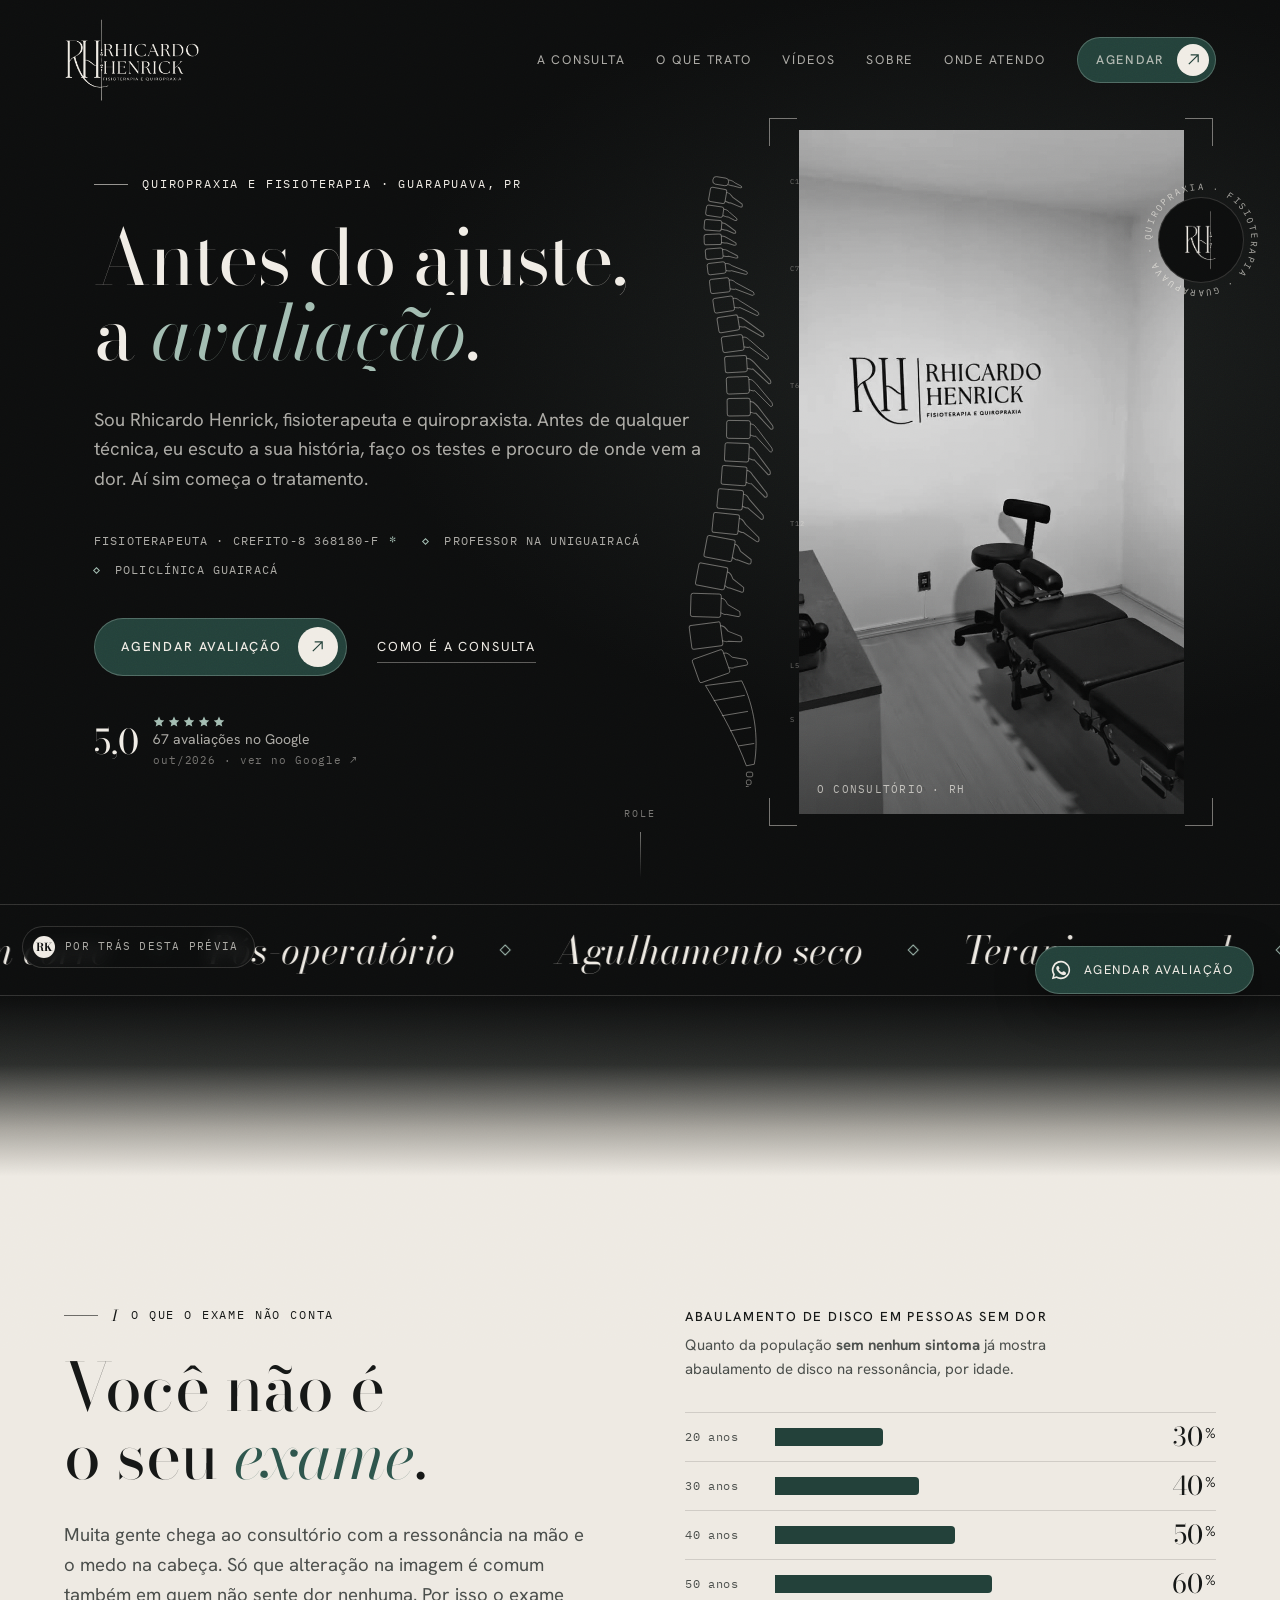
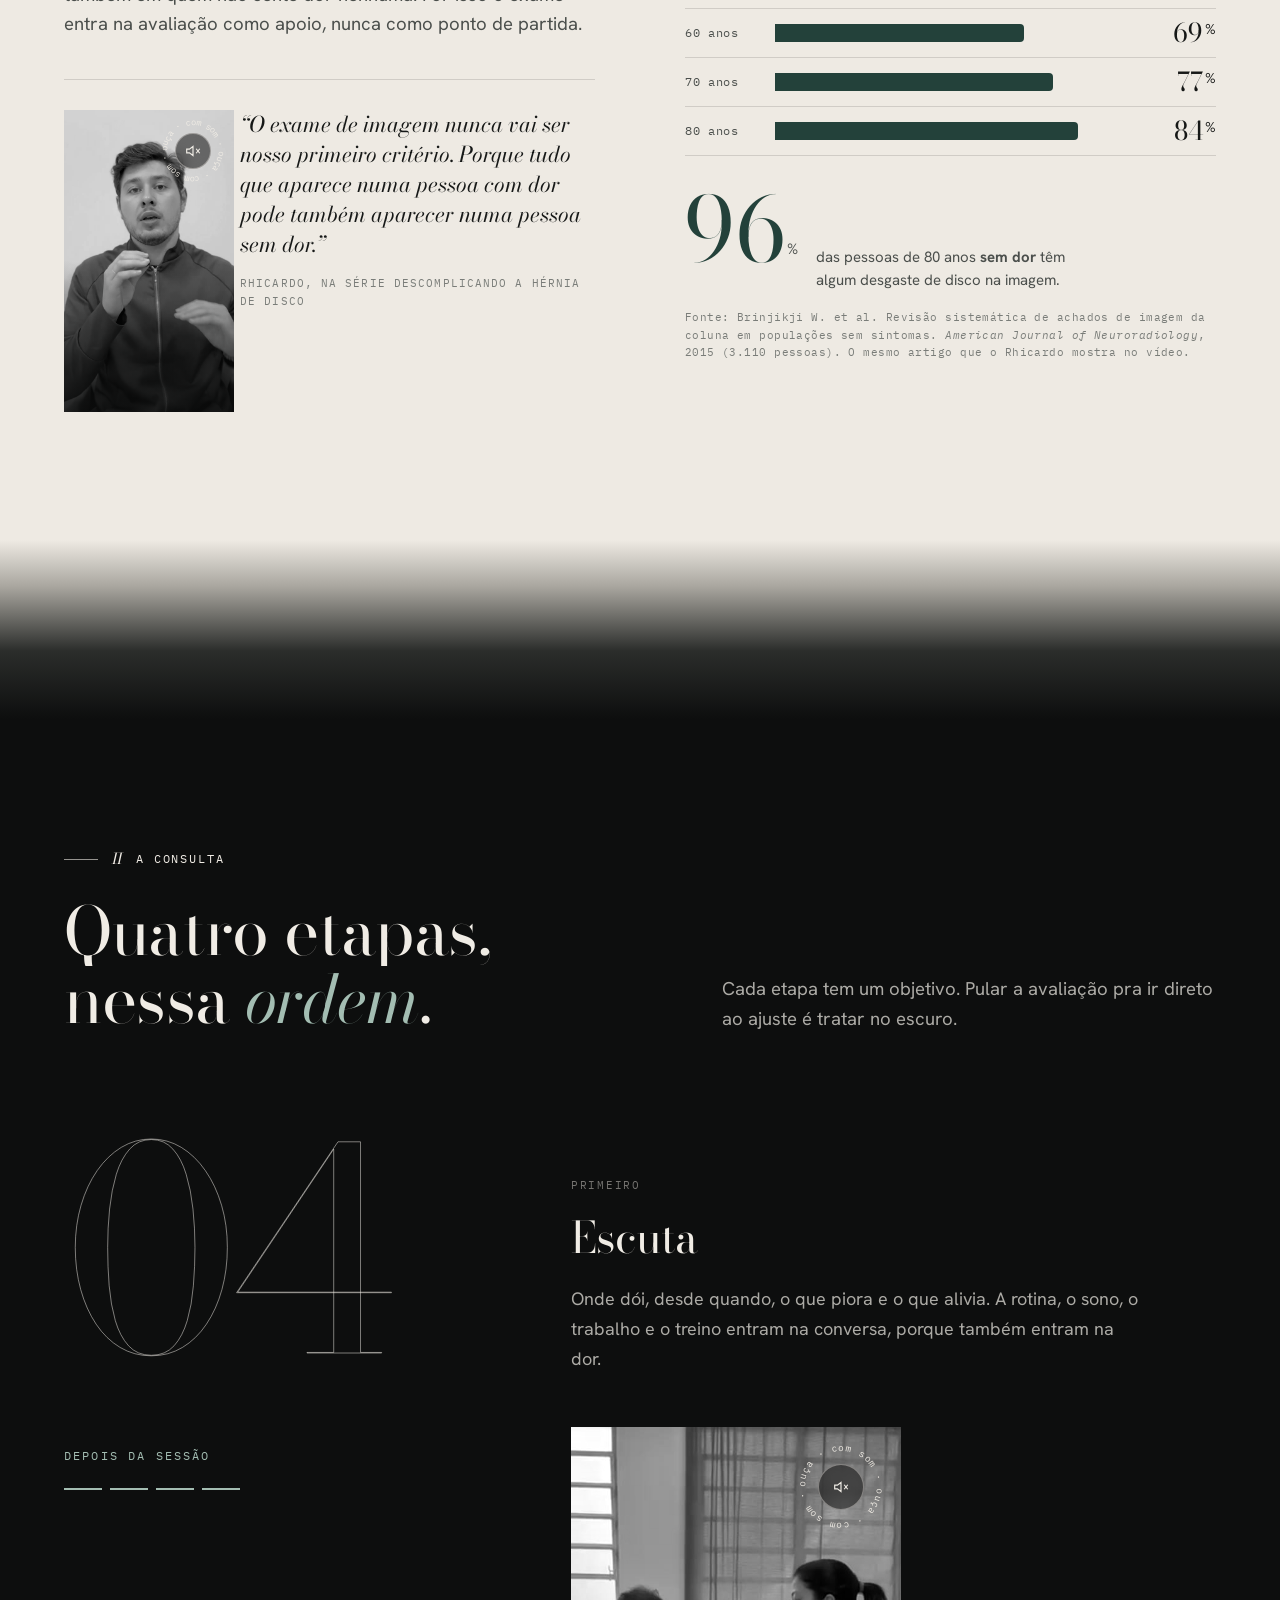
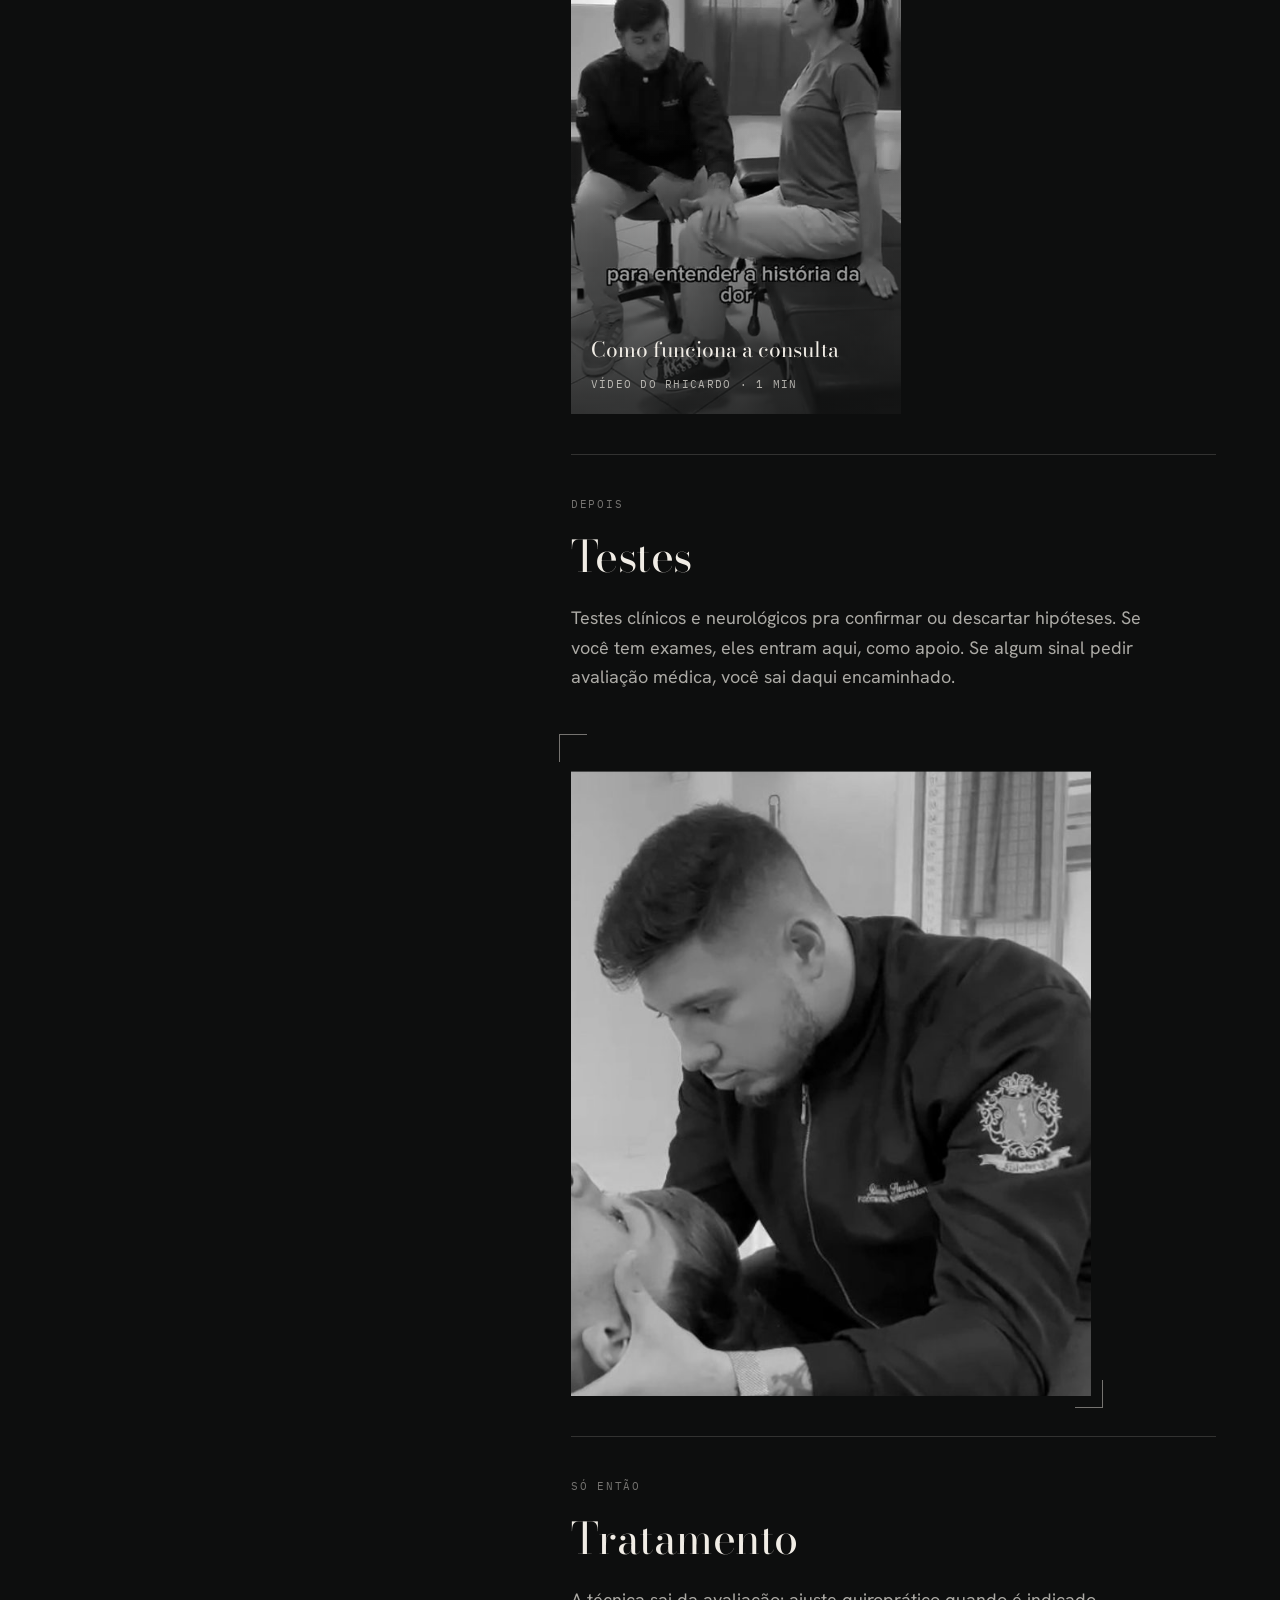
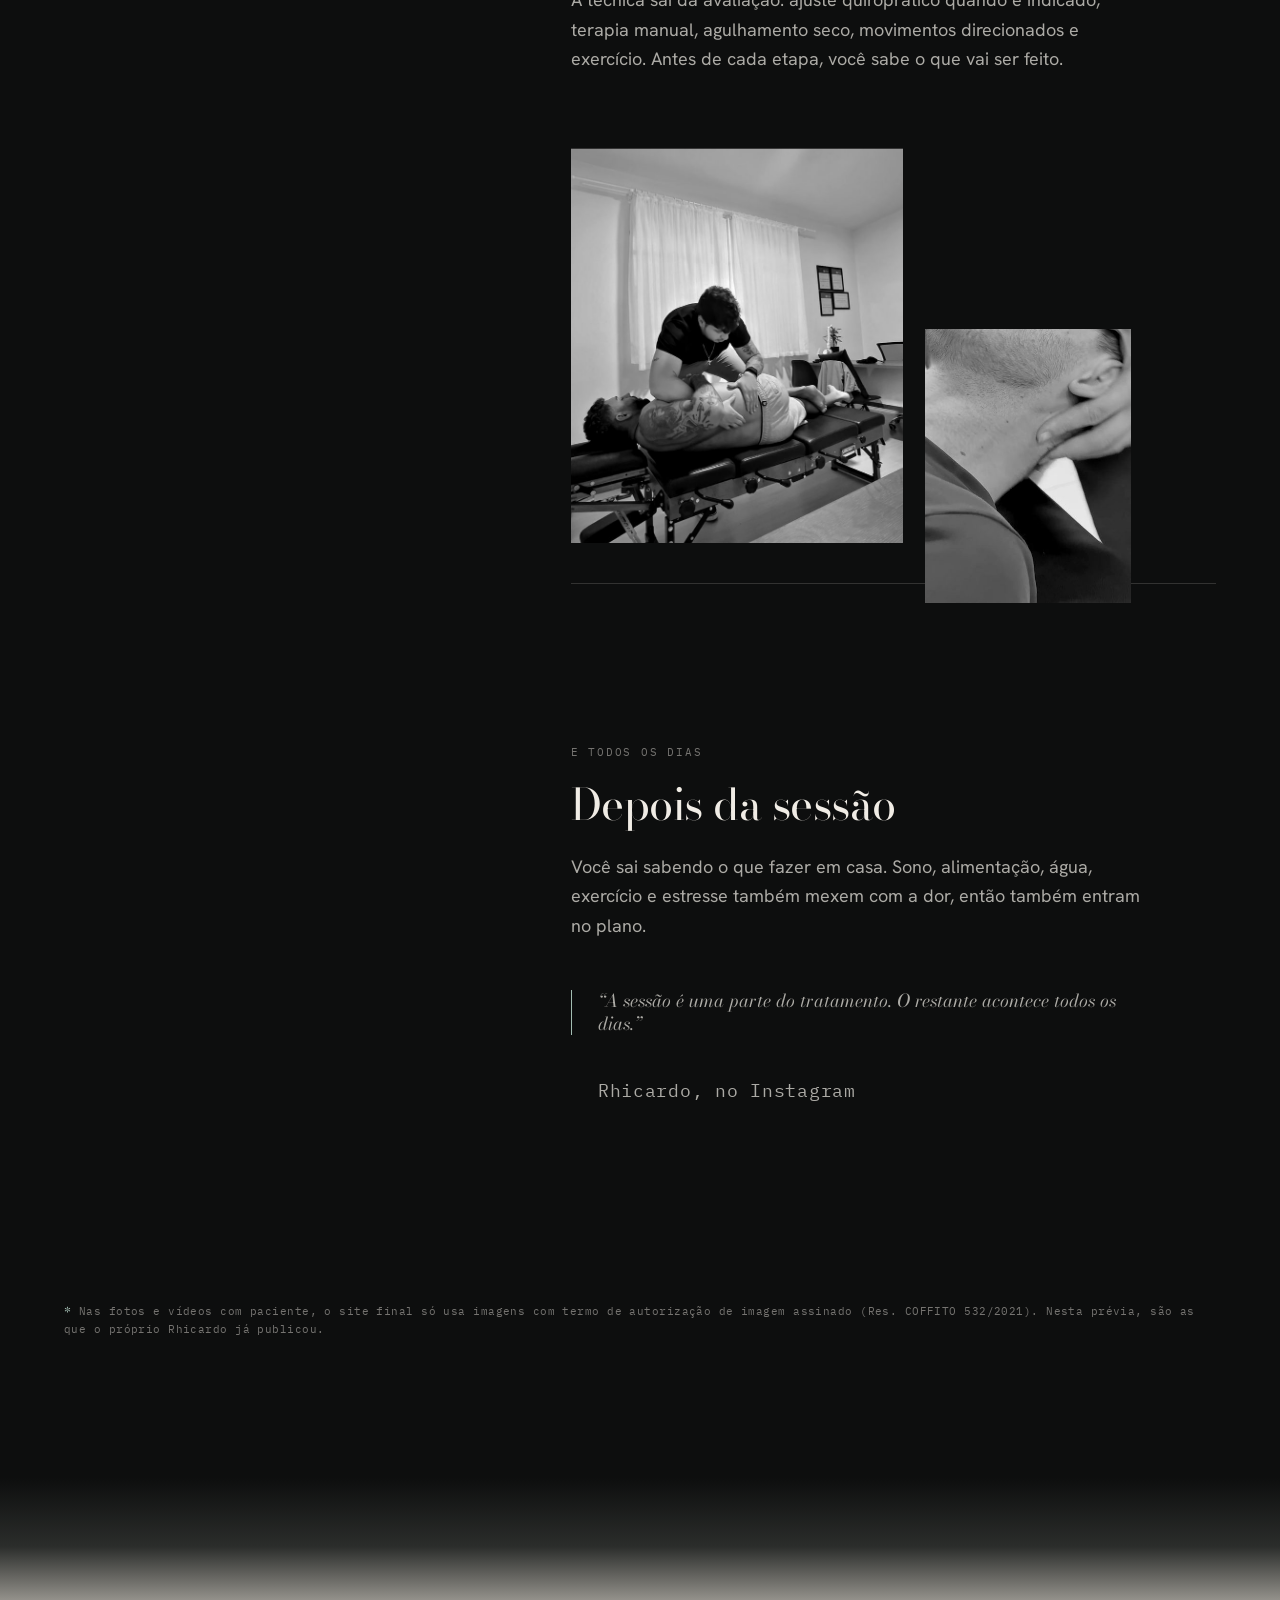
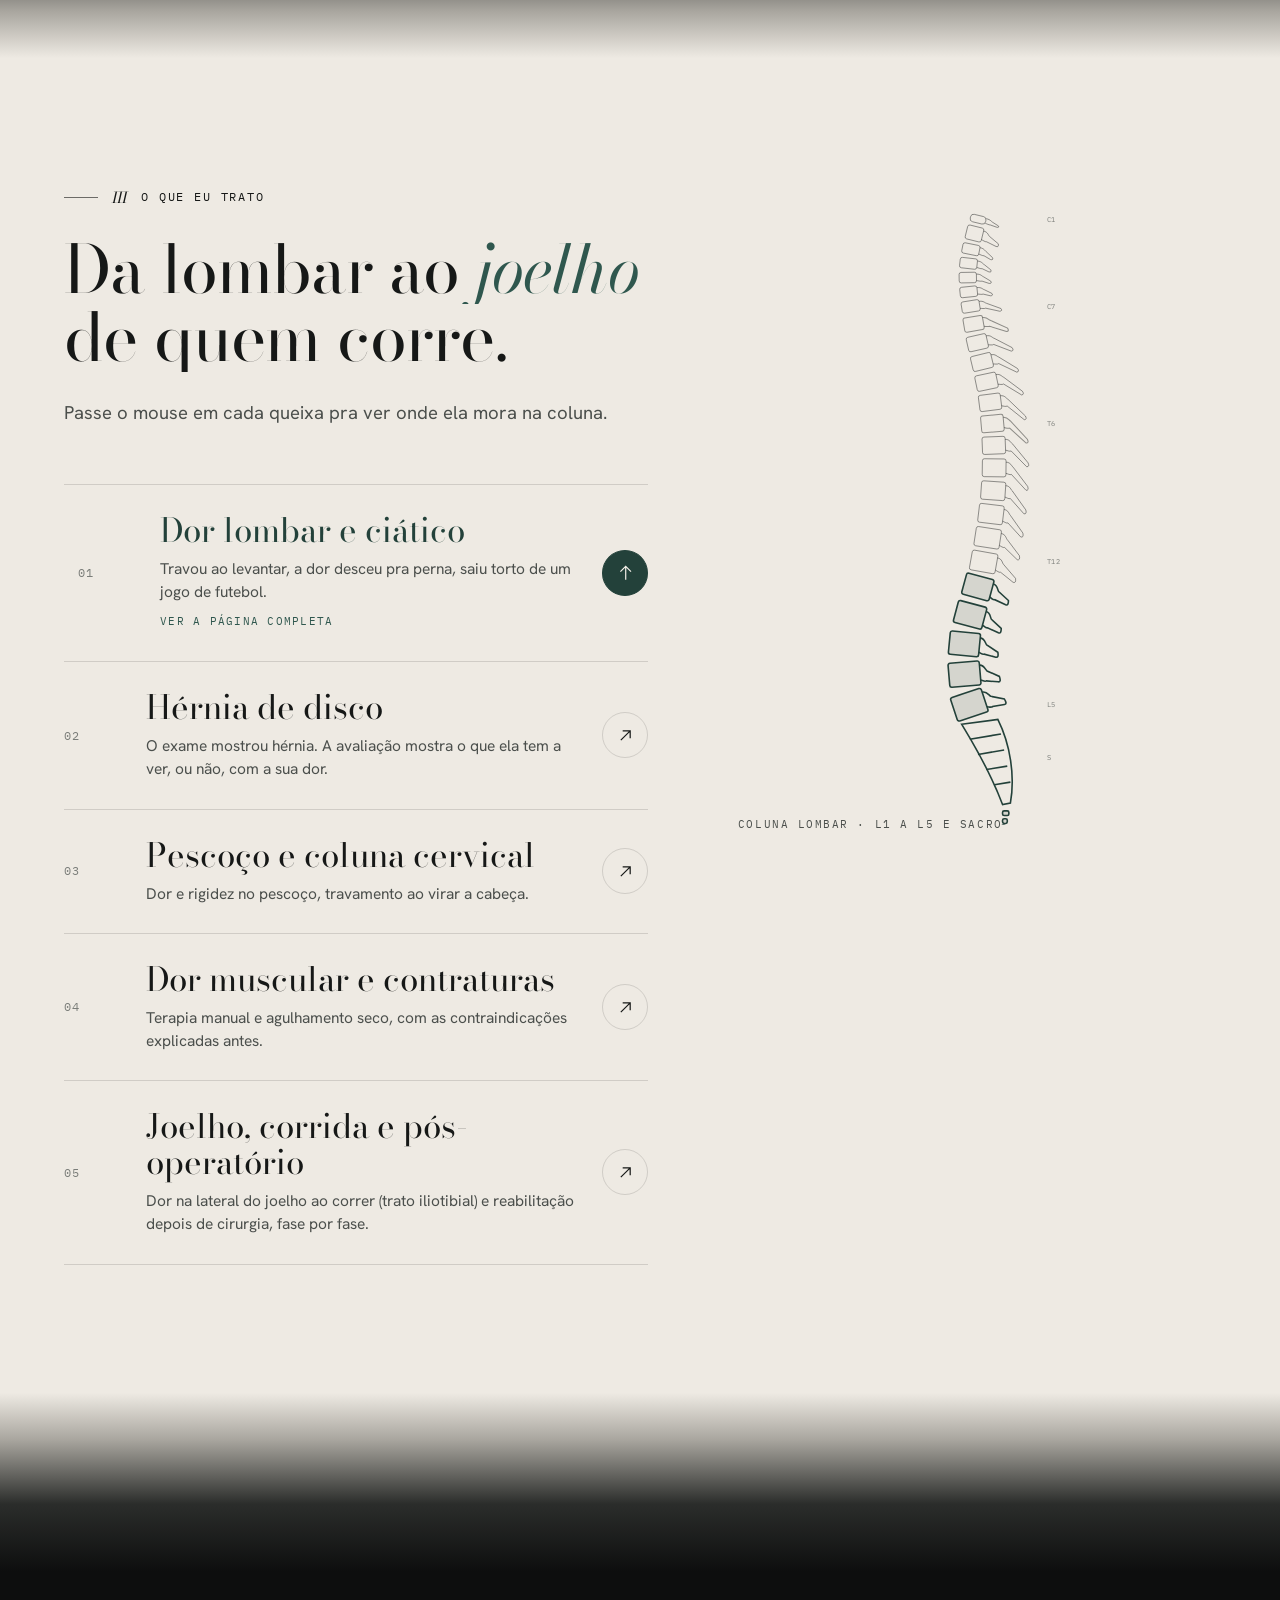
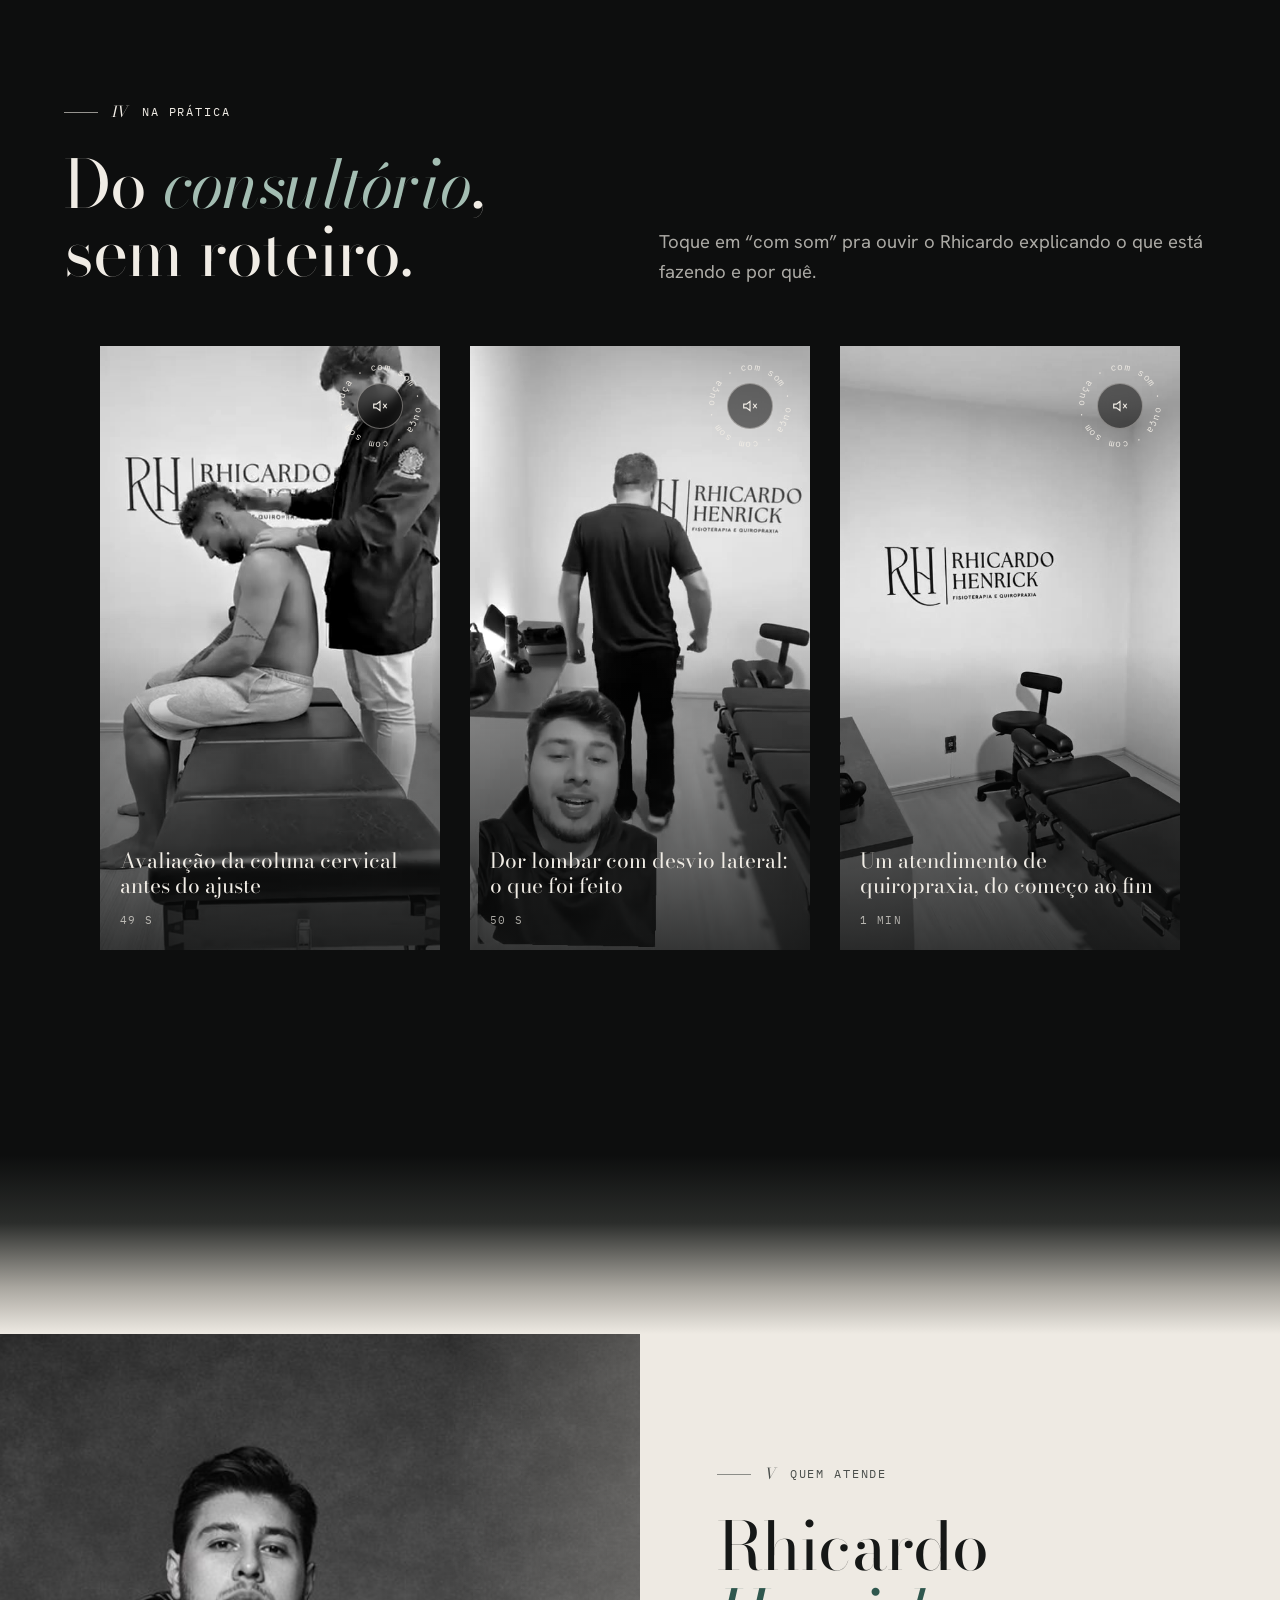
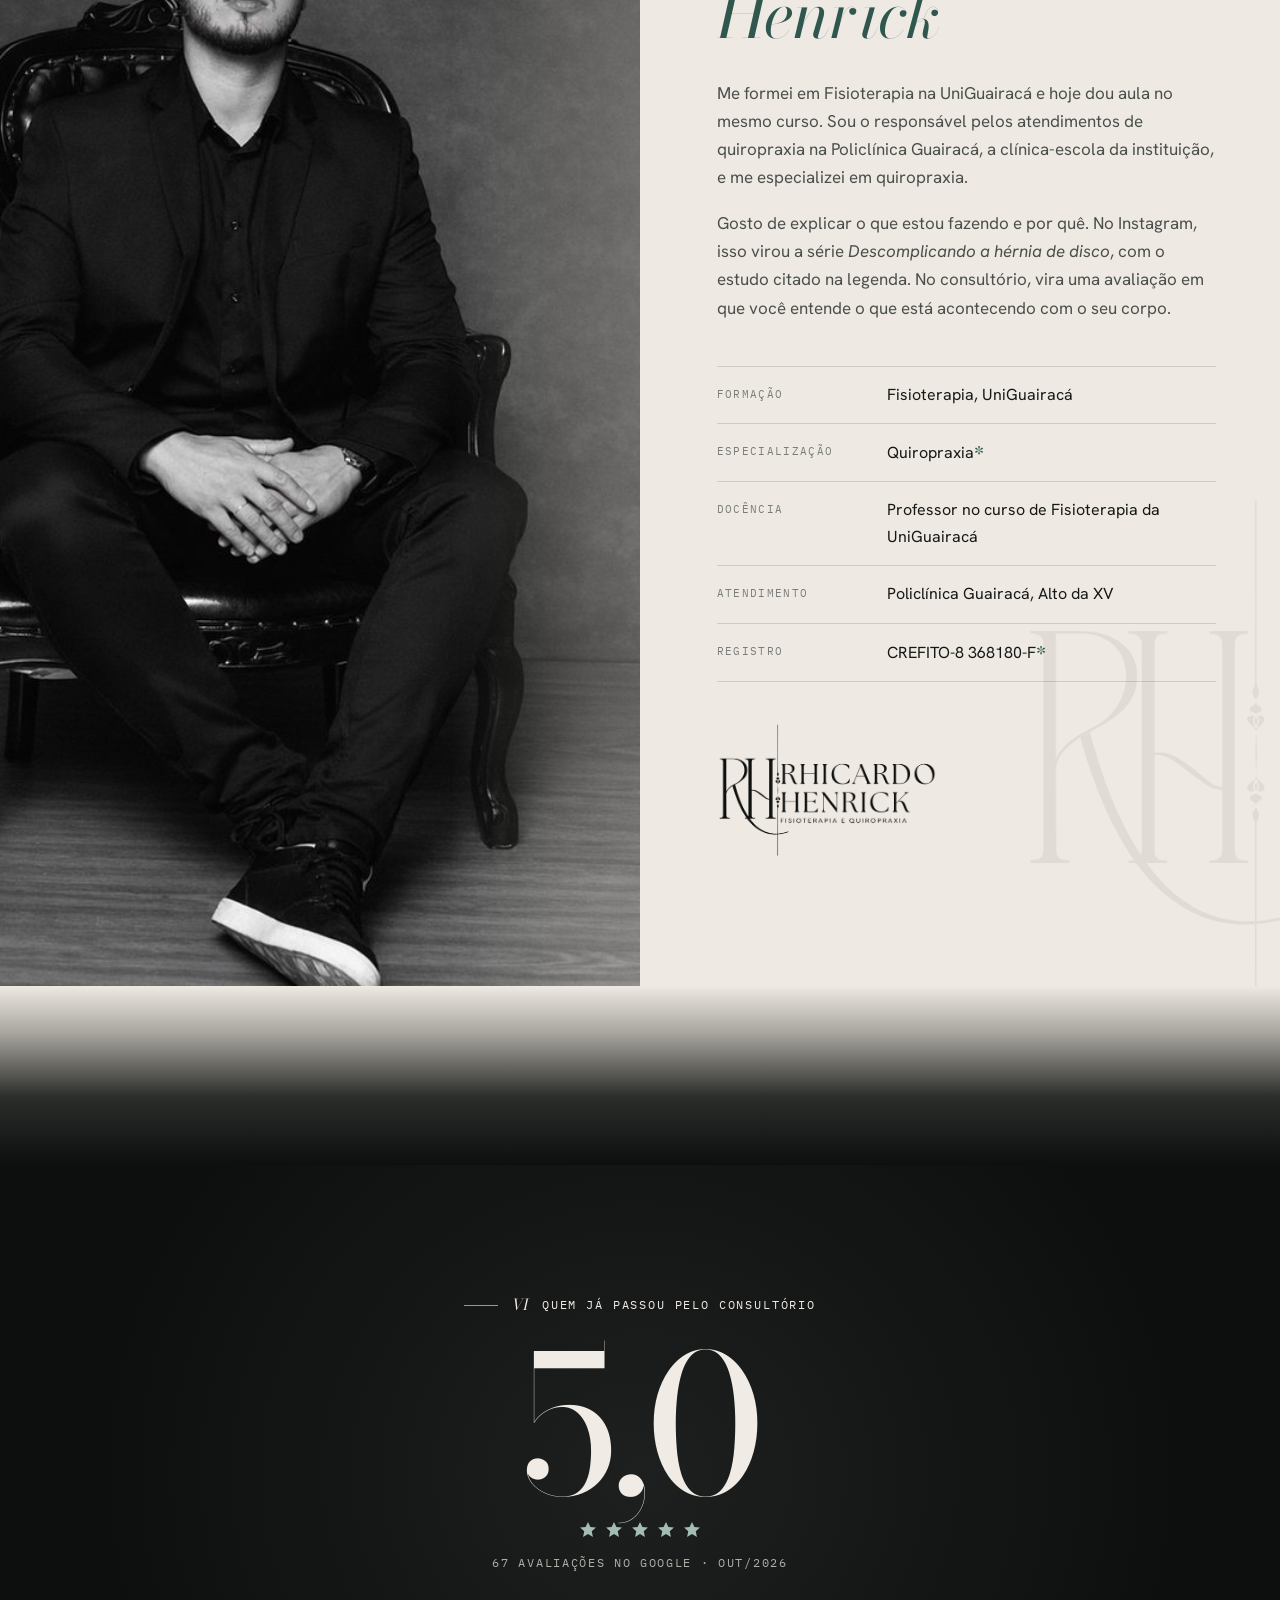
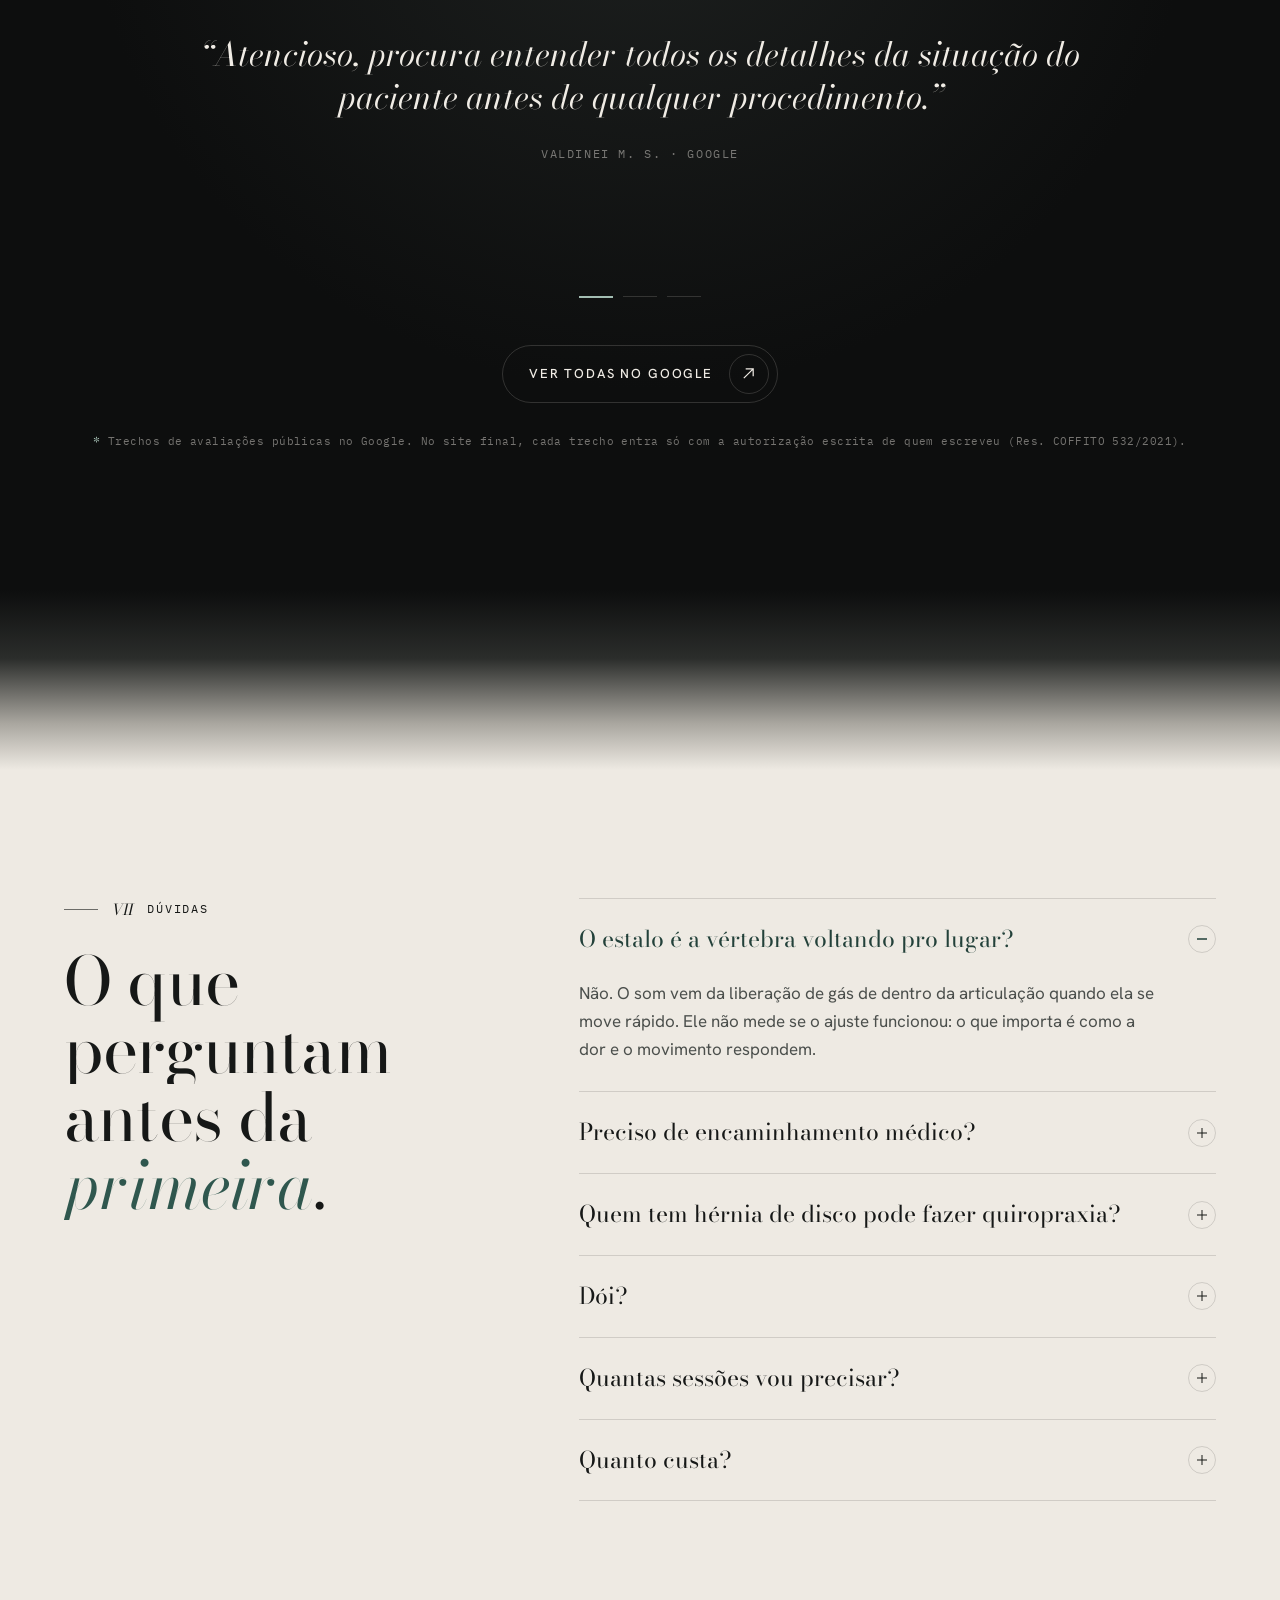
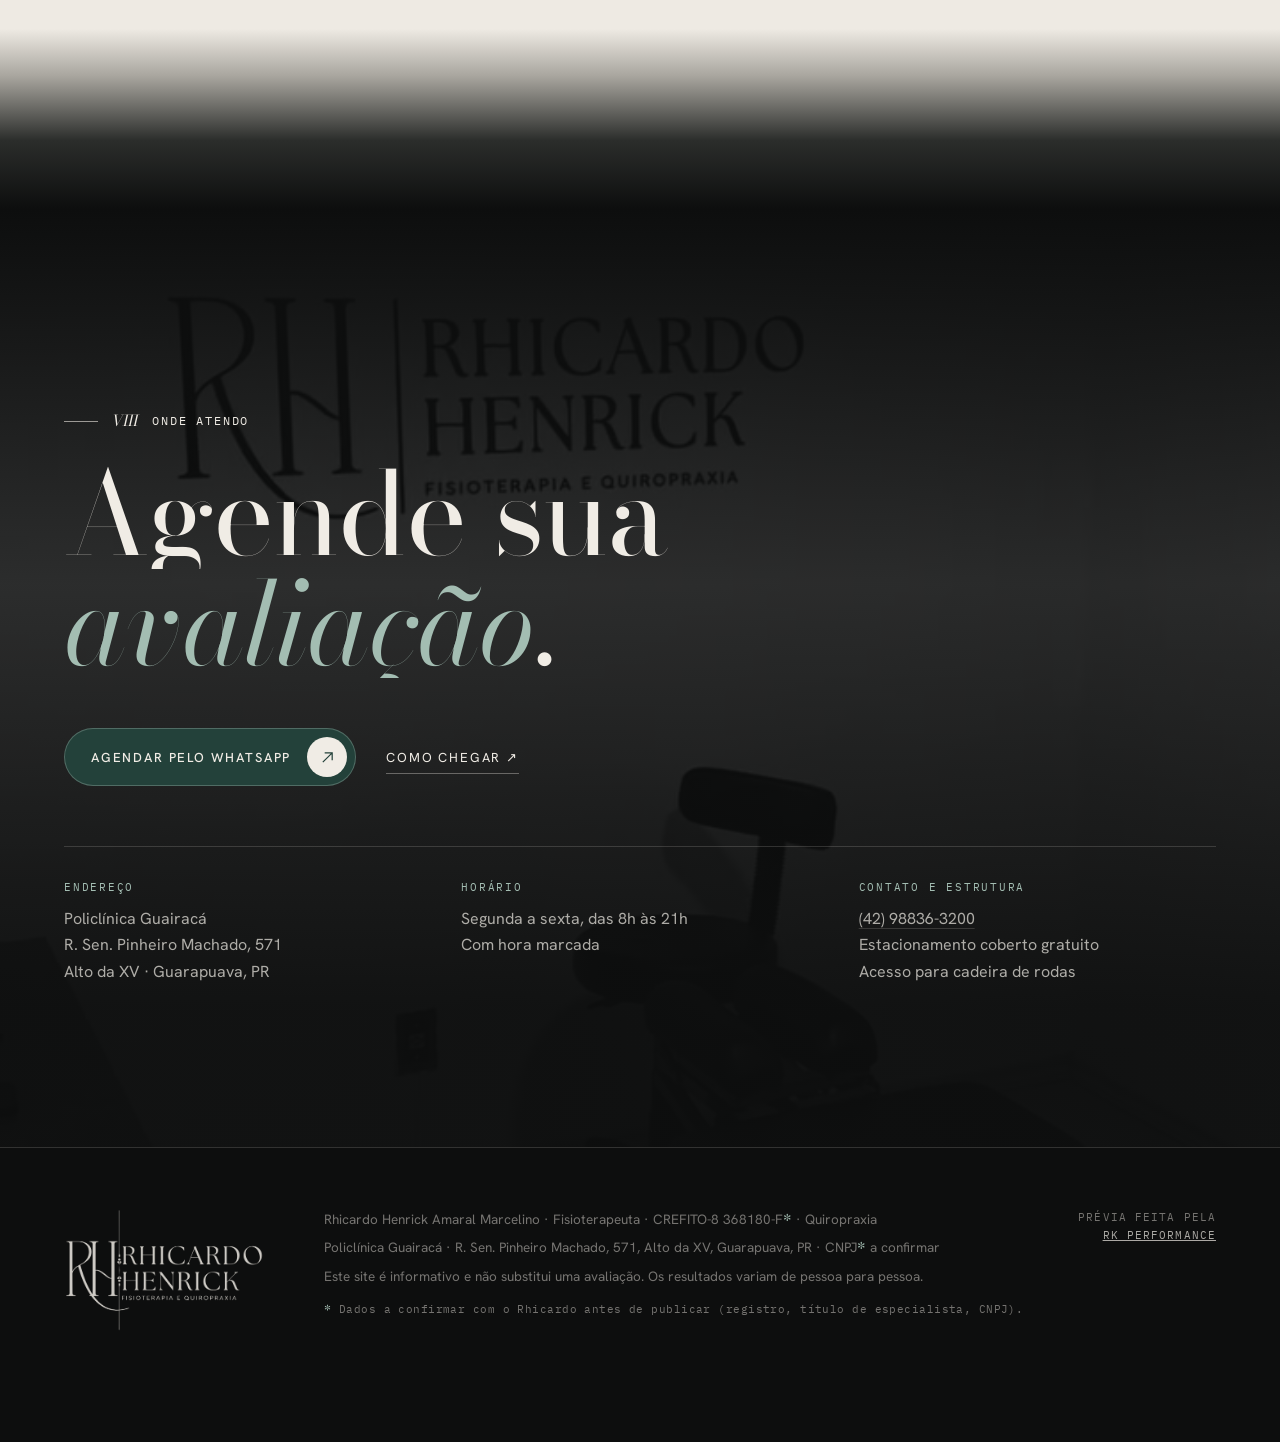
==== index.html @ 684bff92 "Prévia do site do Rhicardo Henrick (quiropraxia e fisioterapia) Home + página de dor lombar e ciátic" ====
<!DOCTYPE html>
<html lang="pt-BR">
<head>
<meta charset="utf-8">
<meta name="viewport" content="width=device-width, initial-scale=1, viewport-fit=cover">
<title>Rhicardo Henrick · Quiropraxia e Fisioterapia em Guarapuava</title>
<meta name="description" content="Rhicardo Henrick, fisioterapeuta e quiropraxista em Guarapuava (PR). Avaliação antes do ajuste: dor lombar, ciático, hérnia de disco, pescoço, joelho e pós-operatório. Policlínica Guairacá, Alto da XV.">
<meta name="robots" content="noindex, nofollow">
<meta name="theme-color" content="#0d0e0e">
<link rel="canonical" href="https://joaovitorrk.github.io/rhicardo-henrick-site/">
<meta property="og:type" content="website">
<meta property="og:locale" content="pt_BR">
<meta property="og:title" content="Rhicardo Henrick · Quiropraxia e Fisioterapia em Guarapuava">
<meta property="og:description" content="Antes do ajuste, a avaliação. Fisioterapeuta e quiropraxista, professor na UniGuairacá. 5,0 no Google com 67 avaliações.">
<meta property="og:image" content="https://joaovitorrk.github.io/rhicardo-henrick-site/media/og.jpg">
<link rel="icon" href="media/monograma-escuro.png">
<link rel="preconnect" href="https://fonts.googleapis.com">
<link rel="preconnect" href="https://fonts.gstatic.com" crossorigin>
<link href="https://fonts.googleapis.com/css2?family=Bodoni+Moda:ital,opsz,wght@0,6..96,400..600;1,6..96,400..600&family=Hanken+Grotesk:wght@300..600&family=IBM+Plex+Mono:wght@400;500&display=swap" rel="stylesheet">
<link rel="stylesheet" href="assets/site.css">
<script>document.documentElement.classList.add('js')</script>
</head>
<body>

<div class="grain" aria-hidden="true"></div>
<div class="intro" aria-hidden="true"><i></i><img src="media/monograma-claro.png" alt=""></div>
<div class="prog-cel" aria-hidden="true"></div>
<div class="coluna-prog" aria-hidden="true"></div>

<header id="topo">
  <a class="marca" href="./" aria-label="Rhicardo Henrick, início"><img src="media/logo-claro.png" alt="Rhicardo Henrick · Fisioterapia e Quiropraxia" width="980" height="605"></a>
  <nav id="menu" aria-label="Seções">
    <a href="#consulta">A consulta</a>
    <a href="#trata">O que trato</a>
    <a href="#videos">Vídeos</a>
    <a href="#sobre">Sobre</a>
    <a href="#contato">Onde atendo</a>
    <a href="#rk" class="rk-cel" data-rk>Por trás desta prévia</a>
    <a class="bt bt-topo" href="#contato" data-demo="zap" data-msg="Olá, Rhicardo! Vim pelo site e quero agendar uma avaliação.">Agendar <span class="seta"><svg viewBox="0 0 16 16" fill="none" stroke="currentColor" stroke-width="1.3"><path d="M3 13 13 3M5 3h8v8"/></svg></span></a>
  </nav>
  <button class="menu-bt" aria-expanded="false" aria-controls="menu">Menu</button>
</header>

<main>

<!-- 1. ABERTURA -->
<section class="abertura" id="abertura" data-secao="Abertura">
  <div class="texto">
    <p class="kicker rv">Quiropraxia e fisioterapia · Guarapuava, PR</p>
    <h1 class="rv d1"><span class="mascara"><span>Antes do ajuste,</span></span><span class="mascara"><span>a <em>avaliação</em>.</span></span></h1>
    <p class="lead rv d2">Sou Rhicardo Henrick, fisioterapeuta e quiropraxista. Antes de qualquer técnica, eu escuto a sua história, faço os testes e procuro de onde vem a dor. Aí sim começa o tratamento.</p>
    <ul class="creds rv d2">
      <li>Fisioterapeuta · CREFITO-8 368180-F<span class="ast">*</span></li>
      <li>Professor na UniGuairacá</li>
      <li>Policlínica Guairacá</li>
    </ul>
    <div class="acoes rv d3">
      <a class="bt" href="#contato" data-demo="zap" data-msg="Olá, Rhicardo! Vim pelo site e quero agendar uma avaliação.">Agendar avaliação <span class="seta"><svg viewBox="0 0 16 16" fill="none" stroke="currentColor" stroke-width="1.3"><path d="M3 13 13 3M5 3h8v8"/></svg></span></a>
      <a class="link-fio" href="#consulta">Como é a consulta</a>
    </div>
    <a class="google rv d3" href="https://maps.google.com/?cid=9833688596390662971" target="_blank" rel="noopener">
      <b>5,0</b>
      <span><span class="estrelas" aria-hidden="true"><svg viewBox="0 0 12 12"><path fill="currentColor" d="M6 .6 7.6 4l3.7.4-2.8 2.5.8 3.7L6 8.7l-3.3 1.9.8-3.7L.7 4.4 4.4 4z"/></svg><svg viewBox="0 0 12 12"><path fill="currentColor" d="M6 .6 7.6 4l3.7.4-2.8 2.5.8 3.7L6 8.7l-3.3 1.9.8-3.7L.7 4.4 4.4 4z"/></svg><svg viewBox="0 0 12 12"><path fill="currentColor" d="M6 .6 7.6 4l3.7.4-2.8 2.5.8 3.7L6 8.7l-3.3 1.9.8-3.7L.7 4.4 4.4 4z"/></svg><svg viewBox="0 0 12 12"><path fill="currentColor" d="M6 .6 7.6 4l3.7.4-2.8 2.5.8 3.7L6 8.7l-3.3 1.9.8-3.7L.7 4.4 4.4 4z"/></svg><svg viewBox="0 0 12 12"><path fill="currentColor" d="M6 .6 7.6 4l3.7.4-2.8 2.5.8 3.7L6 8.7l-3.3 1.9.8-3.7L.7 4.4 4.4 4z"/></svg></span>67 avaliações no Google<small>out/2026 · ver no Google ↗</small></span>
    </a>
  </div>

  <div class="palco">
    <svg class="espinha espinha-hero" data-espinha="hero" aria-hidden="true"></svg>
    <div class="quadro">
      <picture>
        <source media="(max-width: 900px)" srcset="media/abertura-cel.webp" type="image/webp">
        <img src="[data-uri]" alt="" class="so-cel">
      </picture>
      <video class="so-pc" data-src="media/abertura.mp4" poster="media/abertura-poster.jpg" muted playsinline loop autoplay preload="none" aria-hidden="true"></video>
      <span class="legenda-quadro">O consultório · RH</span>
    </div>
    <i class="canto a"></i><i class="canto b"></i><i class="canto c"></i><i class="canto d"></i>
    <div class="selo" aria-hidden="true">
      <svg class="giro" viewBox="0 0 128 128"><defs><path id="circ" d="M64,64 m-50,0 a50,50 0 1,1 100,0 a50,50 0 1,1 -100,0"/></defs><text><textPath href="#circ" textLength="306" lengthAdjust="spacing">Quiropraxia · Fisioterapia · Guarapuava ·</textPath></text></svg>
      <span class="miolo-selo"><img src="media/monograma-claro.png" alt=""></span>
    </div>
  </div>
  <a class="rolar" href="#exame">Role<i></i></a>
</section>

<div class="letreiro" aria-label="O que eu trato"><div class="trilho" id="faixa">
  <span>Dor lombar</span><span>Ciático</span><span>Hérnia de disco</span><span>Coluna cervical</span><span>Desvio lateral</span><span>Joelho de quem corre</span><span>Pós-operatório</span><span>Agulhamento seco</span><span>Terapia manual</span><span>Exercício</span>
</div></div>

<div class="faixa-luz para-claro" aria-hidden="true"></div>

<!-- 2. VOCÊ NÃO É O SEU EXAME -->
<section class="sec claro exame" id="exame" data-secao="O exame">
  <div class="miolo">
    <div>
      <p class="kicker rv"><span class="rom">I</span> O que o exame não conta</p>
      <h2 class="rv d1"><span class="mascara"><span>Você não é</span></span><span class="mascara"><span>o seu <em>exame</em>.</span></span></h2>
      <p class="lead rv d2">Muita gente chega ao consultório com a ressonância na mão e o medo na cabeça. Só que alteração na imagem é comum também em quem não sente dor nenhuma. Por isso o exame entra na avaliação como apoio, nunca como ponto de partida.</p>
      <figure class="citacao rv d2">
        <div class="vid mini" data-titulo="Descomplicando a hérnia de disco">
          <video data-src="media/hernia.mp4" poster="media/hernia-poster.jpg" muted playsinline loop preload="none"></video>
          <button class="som" aria-pressed="false" aria-label="Ativar som do vídeo"><svg class="giro" viewBox="0 0 92 92" aria-hidden="true"><defs><path id="c-h" d="M46,46 m-36,0 a36,36 0 1,1 72,0 a36,36 0 1,1 -72,0"/></defs><text><textPath href="#c-h" textLength="222" lengthAdjust="spacing">ouça · com som · ouça · com som ·</textPath></text></svg><span class="nucleo"><svg class="desl" viewBox="0 0 20 20" fill="none" stroke="currentColor" stroke-width="1.3"><path d="M3 8v4h3l4 3V5L6 8H3z"/><path d="M13.5 7.5l4 5m0-5l-4 5"/></svg><svg class="liga" viewBox="0 0 20 20" fill="none" stroke="currentColor" stroke-width="1.3"><path d="M3 8v4h3l4 3V5L6 8H3z"/><path d="M13 7a4 4 0 0 1 0 6m2-8a7 7 0 0 1 0 10"/></svg></span><span class="oculto">Ativar som</span></button>
        </div>
        <div>
          <blockquote>“O exame de imagem nunca vai ser nosso primeiro critério. Porque tudo que aparece numa pessoa com dor pode também aparecer numa pessoa sem dor.”</blockquote>
          <figcaption>Rhicardo, na série Descomplicando a hérnia de disco</figcaption>
        </div>
      </figure>
    </div>

    <div class="grafico rv d1">
      <h3>Abaulamento de disco em pessoas sem dor</h3>
      <p class="sub">Quanto da população <b>sem nenhum sintoma</b> já mostra abaulamento de disco na ressonância, por idade.</p>
      <ol class="barras" id="barras" aria-label="Prevalência de abaulamento de disco em pessoas sem dor, por idade">
        <li tabindex="0" style="--v:30;--i:0"><span class="idade">20 anos</span><span class="trilha"><span class="barra"></span></span><span class="valor">30<span class="pct">%</span></span><span class="dica">3 em cada 10 pessoas de 20 anos sem dor</span></li>
        <li tabindex="0" style="--v:40;--i:1"><span class="idade">30 anos</span><span class="trilha"><span class="barra"></span></span><span class="valor">40<span class="pct">%</span></span><span class="dica">4 em cada 10 pessoas de 30 anos sem dor</span></li>
        <li tabindex="0" style="--v:50;--i:2"><span class="idade">40 anos</span><span class="trilha"><span class="barra"></span></span><span class="valor">50<span class="pct">%</span></span><span class="dica">metade das pessoas de 40 anos sem dor</span></li>
        <li tabindex="0" style="--v:60;--i:3"><span class="idade">50 anos</span><span class="trilha"><span class="barra"></span></span><span class="valor">60<span class="pct">%</span></span><span class="dica">6 em cada 10 pessoas de 50 anos sem dor</span></li>
        <li tabindex="0" style="--v:69;--i:4"><span class="idade">60 anos</span><span class="trilha"><span class="barra"></span></span><span class="valor">69<span class="pct">%</span></span><span class="dica">quase 7 em cada 10 pessoas de 60 anos sem dor</span></li>
        <li tabindex="0" style="--v:77;--i:5"><span class="idade">70 anos</span><span class="trilha"><span class="barra"></span></span><span class="valor">77<span class="pct">%</span></span><span class="dica">quase 8 em cada 10 pessoas de 70 anos sem dor</span></li>
        <li tabindex="0" style="--v:84;--i:6"><span class="idade">80 anos</span><span class="trilha"><span class="barra"></span></span><span class="valor">84<span class="pct">%</span></span><span class="dica">mais de 8 em cada 10 pessoas de 80 anos sem dor</span></li>
      </ol>
      <div class="destaque-num"><b data-conta="96">96<span class="pct">%</span></b><span>das pessoas de 80 anos <b>sem dor</b> têm algum desgaste de disco na imagem.</span></div>
      <p class="nota fonte">Fonte: Brinjikji W. et al. Revisão sistemática de achados de imagem da coluna em populações sem sintomas. <i>American Journal of Neuroradiology</i>, 2015 (3.110 pessoas). O mesmo artigo que o Rhicardo mostra no vídeo.</p>
    </div>
  </div>
</section>

<div class="faixa-luz para-escuro" aria-hidden="true"></div>

<!-- 3. A CONSULTA -->
<section class="sec consulta" id="consulta" data-secao="A consulta">
  <div class="miolo">
    <div class="cab">
      <div>
        <p class="kicker rv"><span class="rom">II</span> A consulta</p>
        <h2 class="rv d1"><span class="mascara"><span>Quatro etapas,</span></span><span class="mascara"><span>nessa <em>ordem</em>.</span></span></h2>
      </div>
      <p class="lead rv d2">Cada etapa tem um objetivo. Pular a avaliação pra ir direto ao ajuste é tratar no escuro.</p>
    </div>

    <div class="passos">
      <div class="numero-fixo" aria-hidden="true">
        <div class="num"><span class="on">01</span><span>02</span><span>03</span><span>04</span></div>
        <p class="nome-passo">Escuta</p>
        <div class="regua"><i class="on"></i><i></i><i></i><i></i></div>
      </div>

      <ol class="lista-passos" style="list-style:none;margin:0;padding:0">
        <li class="passo" data-n="01" data-nome="Escuta">
          <p class="etapa" data-n="01">Primeiro</p>
          <h3 class="rv">Escuta</h3>
          <p class="rv d1">Onde dói, desde quando, o que piora e o que alivia. A rotina, o sono, o trabalho e o treino entram na conversa, porque também entram na dor.</p>
          <div class="midia rv d2">
            <div class="vid" data-titulo="Como funciona a consulta">
              <video data-src="media/consulta.mp4" poster="media/consulta-poster.jpg" muted playsinline loop preload="none"></video>
              <button class="som" aria-pressed="false" aria-label="Ativar som do vídeo"><svg class="giro" viewBox="0 0 92 92" aria-hidden="true"><defs><path id="c-c" d="M46,46 m-36,0 a36,36 0 1,1 72,0 a36,36 0 1,1 -72,0"/></defs><text><textPath href="#c-c" textLength="222" lengthAdjust="spacing">ouça · com som · ouça · com som ·</textPath></text></svg><span class="nucleo"><svg class="desl" viewBox="0 0 20 20" fill="none" stroke="currentColor" stroke-width="1.3"><path d="M3 8v4h3l4 3V5L6 8H3z"/><path d="M13.5 7.5l4 5m0-5l-4 5"/></svg><svg class="liga" viewBox="0 0 20 20" fill="none" stroke="currentColor" stroke-width="1.3"><path d="M3 8v4h3l4 3V5L6 8H3z"/><path d="M13 7a4 4 0 0 1 0 6m2-8a7 7 0 0 1 0 10"/></svg></span><span class="oculto">Ativar som</span></button>
              <div class="info"><b>Como funciona a consulta</b><small>Vídeo do Rhicardo · 1 min</small></div>
            </div>
          </div>
        </li>
        <li class="passo" data-n="02" data-nome="Testes">
          <p class="etapa" data-n="02">Depois</p>
          <h3 class="rv">Testes</h3>
          <p class="rv d1">Testes clínicos e neurológicos pra confirmar ou descartar hipóteses. Se você tem exames, eles entram aqui, como apoio. Se algum sinal pedir avaliação médica, você sai daqui encaminhado.</p>
          <div class="midia rv d2">
            <div class="foto"><img src="media/avaliacao-cervical-700.jpg" srcset="media/avaliacao-cervical-700.jpg 700w, media/avaliacao-cervical.jpg 1159w" sizes="(max-width: 900px) 92vw, 520px" alt="Rhicardo avaliando a coluna cervical de um paciente deitado na maca" loading="lazy" data-parallax="-0.04"></div>
            <i class="canto a"></i><i class="canto d" style="right:auto;left:calc(min(100%,520px) - 16px)"></i>
          </div>
        </li>
        <li class="passo" data-n="03" data-nome="Tratamento">
          <p class="etapa" data-n="03">Só então</p>
          <h3 class="rv">Tratamento</h3>
          <p class="rv d1">A técnica sai da avaliação: ajuste quiroprático quando é indicado, terapia manual, agulhamento seco, movimentos direcionados e exercício. Antes de cada etapa, você sabe o que vai ser feito.</p>
          <div class="midia rv d2">
            <div class="duo">
              <div class="foto"><img src="media/ajuste-lombar-700.jpg" srcset="media/ajuste-lombar-700.jpg 700w, media/ajuste-lombar.jpg 1200w" sizes="(max-width: 900px) 60vw, 340px" alt="Ajuste na região lombar com o paciente deitado de lado na maca de quiropraxia" loading="lazy" data-parallax="-0.03"></div>
              <div class="foto"><img src="media/maos-700.jpg" srcset="media/maos-700.jpg 700w, media/maos.jpg 1200w" sizes="(max-width: 900px) 36vw, 210px" alt="Mãos do Rhicardo apoiando o pescoço de um paciente" loading="lazy" data-parallax="0.05"></div>
            </div>
          </div>
        </li>
        <li class="passo" data-n="04" data-nome="Depois da sessão">
          <p class="etapa" data-n="04">E todos os dias</p>
          <h3 class="rv">Depois da sessão</h3>
          <p class="rv d1">Você sai sabendo o que fazer em casa. Sono, alimentação, água, exercício e estresse também mexem com a dor, então também entram no plano.</p>
          <p class="frase-passo rv d2">“A sessão é uma parte do tratamento. O restante acontece todos os dias.”</p>
          <p class="nota rv d3" style="margin-top:22px;padding-left:27px">Rhicardo, no Instagram</p>
        </li>
      </ol>
    </div>
    <p class="nota aviso-img"><span class="ast">*</span> Nas fotos e vídeos com paciente, o site final só usa imagens com termo de autorização de imagem assinado (Res. COFFITO 532/2021). Nesta prévia, são as que o próprio Rhicardo já publicou.</p>
  </div>
</section>

<div class="faixa-luz para-claro" aria-hidden="true"></div>

<!-- 4. O QUE TRATA -->
<section class="sec claro trata" id="trata" data-secao="O que trato">
  <div class="miolo">
    <div>
      <p class="kicker rv"><span class="rom">III</span> O que eu trato</p>
      <h2 class="rv d1"><span class="mascara"><span>Da lombar ao <em>joelho</em></span></span><span class="mascara"><span>de quem corre.</span></span></h2>
      <p class="lead rv d2"><span class="txt-pc">Passe o mouse em cada queixa pra ver onde ela mora na coluna.</span><span class="txt-cel">Cada queixa leva ao que vale saber antes da primeira consulta.</span></p>
      <ol class="indice" id="indice">
        <li data-regiao="lombar" class="on">
          <a href="dor-lombar-ciatico-guarapuava/">
            <span class="n">01</span>
            <span><span class="t">Dor lombar e ciático</span><span class="d">Travou ao levantar, a dor desceu pra perna, saiu torto de um jogo de futebol.</span><span class="pagina">Ver a página completa</span></span>
            <span class="ir"><svg viewBox="0 0 16 16" fill="none" stroke="currentColor" stroke-width="1.3"><path d="M3 13 13 3M5 3h8v8"/></svg></span>
          </a>
        </li>
        <li data-regiao="hernia">
          <a href="#exame">
            <span class="n">02</span>
            <span><span class="t">Hérnia de disco</span><span class="d">O exame mostrou hérnia. A avaliação mostra o que ela tem a ver, ou não, com a sua dor.</span></span>
            <span class="ir"><svg viewBox="0 0 16 16" fill="none" stroke="currentColor" stroke-width="1.3"><path d="M3 13 13 3M5 3h8v8"/></svg></span>
          </a>
        </li>
        <li data-regiao="cervical">
          <a href="#videos">
            <span class="n">03</span>
            <span><span class="t">Pescoço e coluna cervical</span><span class="d">Dor e rigidez no pescoço, travamento ao virar a cabeça.</span></span>
            <span class="ir"><svg viewBox="0 0 16 16" fill="none" stroke="currentColor" stroke-width="1.3"><path d="M3 13 13 3M5 3h8v8"/></svg></span>
          </a>
        </li>
        <li data-regiao="muscular" data-foto="media/maos-700.jpg">
          <a href="#consulta">
            <span class="n">04</span>
            <span><span class="t">Dor muscular e contraturas</span><span class="d">Terapia manual e agulhamento seco, com as contraindicações explicadas antes.</span></span>
            <span class="ir"><svg viewBox="0 0 16 16" fill="none" stroke="currentColor" stroke-width="1.3"><path d="M3 13 13 3M5 3h8v8"/></svg></span>
          </a>
        </li>
        <li data-regiao="joelho" data-foto="media/avaliacao-quadril-700.jpg">
          <a href="#contato">
            <span class="n">05</span>
            <span><span class="t">Joelho, corrida e pós-operatório</span><span class="d">Dor na lateral do joelho ao correr (trato iliotibial) e reabilitação depois de cirurgia, fase por fase.</span></span>
            <span class="ir"><svg viewBox="0 0 16 16" fill="none" stroke="currentColor" stroke-width="1.3"><path d="M3 13 13 3M5 3h8v8"/></svg></span>
          </a>
        </li>
      </ol>
    </div>
    <div class="mapa" id="mapa" aria-hidden="true">
      <svg class="espinha" data-espinha="mapa"></svg>
      <div class="foto-mapa" data-foto-de="muscular"><img src="media/maos-700.jpg" alt="" loading="lazy"></div>
      <div class="foto-mapa" data-foto-de="joelho"><img src="media/avaliacao-quadril-700.jpg" alt="" loading="lazy"></div>
      <span class="regiao" id="regiao">Coluna lombar · L1 a L5</span>
    </div>
  </div>
</section>

<div class="faixa-luz para-escuro" aria-hidden="true"></div>

<!-- 5. VÍDEOS -->
<section class="sec videos" id="videos" data-secao="Vídeos">
  <div class="miolo">
    <div class="cab">
      <div>
        <p class="kicker rv"><span class="rom">IV</span> Na prática</p>
        <h2 class="rv d1"><span class="mascara"><span>Do <em>consultório</em>,</span></span><span class="mascara"><span>sem roteiro.</span></span></h2>
      </div>
      <p class="lead rv d2">Toque em “com som” pra ouvir o Rhicardo explicando o que está fazendo e por quê.</p>
    </div>
    <div class="trilho-vid">
      <div class="vid rv">
        <video data-src="media/cervical.mp4" poster="media/cervical-poster.jpg" muted playsinline loop preload="none"></video>
        <button class="som" aria-pressed="false" aria-label="Ativar som do vídeo"><svg class="giro" viewBox="0 0 92 92" aria-hidden="true"><defs><path id="c-1" d="M46,46 m-36,0 a36,36 0 1,1 72,0 a36,36 0 1,1 -72,0"/></defs><text><textPath href="#c-1" textLength="222" lengthAdjust="spacing">ouça · com som · ouça · com som ·</textPath></text></svg><span class="nucleo"><svg class="desl" viewBox="0 0 20 20" fill="none" stroke="currentColor" stroke-width="1.3"><path d="M3 8v4h3l4 3V5L6 8H3z"/><path d="M13.5 7.5l4 5m0-5l-4 5"/></svg><svg class="liga" viewBox="0 0 20 20" fill="none" stroke="currentColor" stroke-width="1.3"><path d="M3 8v4h3l4 3V5L6 8H3z"/><path d="M13 7a4 4 0 0 1 0 6m2-8a7 7 0 0 1 0 10"/></svg></span><span class="oculto">Ativar som</span></button>
        <div class="info"><b>Avaliação da coluna cervical antes do ajuste</b><small>49 s</small></div>
      </div>
      <div class="vid rv d1">
        <video data-src="media/desvio-lateral.mp4" poster="media/desvio-lateral-poster.jpg" muted playsinline loop preload="none"></video>
        <button class="som" aria-pressed="false" aria-label="Ativar som do vídeo"><svg class="giro" viewBox="0 0 92 92" aria-hidden="true"><defs><path id="c-2" d="M46,46 m-36,0 a36,36 0 1,1 72,0 a36,36 0 1,1 -72,0"/></defs><text><textPath href="#c-2" textLength="222" lengthAdjust="spacing">ouça · com som · ouça · com som ·</textPath></text></svg><span class="nucleo"><svg class="desl" viewBox="0 0 20 20" fill="none" stroke="currentColor" stroke-width="1.3"><path d="M3 8v4h3l4 3V5L6 8H3z"/><path d="M13.5 7.5l4 5m0-5l-4 5"/></svg><svg class="liga" viewBox="0 0 20 20" fill="none" stroke="currentColor" stroke-width="1.3"><path d="M3 8v4h3l4 3V5L6 8H3z"/><path d="M13 7a4 4 0 0 1 0 6m2-8a7 7 0 0 1 0 10"/></svg></span><span class="oculto">Ativar som</span></button>
        <div class="info"><b>Dor lombar com desvio lateral: o que foi feito</b><small>50 s</small></div>
      </div>
      <div class="vid rv d2">
        <video data-src="media/atendimento.mp4" poster="media/atendimento-poster.jpg" muted playsinline loop preload="none"></video>
        <button class="som" aria-pressed="false" aria-label="Ativar som do vídeo"><svg class="giro" viewBox="0 0 92 92" aria-hidden="true"><defs><path id="c-3" d="M46,46 m-36,0 a36,36 0 1,1 72,0 a36,36 0 1,1 -72,0"/></defs><text><textPath href="#c-3" textLength="222" lengthAdjust="spacing">ouça · com som · ouça · com som ·</textPath></text></svg><span class="nucleo"><svg class="desl" viewBox="0 0 20 20" fill="none" stroke="currentColor" stroke-width="1.3"><path d="M3 8v4h3l4 3V5L6 8H3z"/><path d="M13.5 7.5l4 5m0-5l-4 5"/></svg><svg class="liga" viewBox="0 0 20 20" fill="none" stroke="currentColor" stroke-width="1.3"><path d="M3 8v4h3l4 3V5L6 8H3z"/><path d="M13 7a4 4 0 0 1 0 6m2-8a7 7 0 0 1 0 10"/></svg></span><span class="oculto">Ativar som</span></button>
        <div class="info"><b>Um atendimento de quiropraxia, do começo ao fim</b><small>1 min</small></div>
      </div>
    </div>
  </div>
</section>

<div class="faixa-luz para-claro" aria-hidden="true"></div>

<!-- 6. SOBRE -->
<section class="sec claro sobre" id="sobre" data-secao="Sobre">
  <div class="retrato"><img src="media/retrato-800.jpg" srcset="media/retrato-800.jpg 800w, media/retrato.jpg 1400w" sizes="(max-width: 900px) 100vw, 50vw" alt="Retrato de Rhicardo Henrick em estúdio, sentado, de terno escuro" loading="lazy" data-parallax="-0.05"></div>
  <div class="corpo">
    <img class="agua" src="media/monograma-escuro.png" alt="" aria-hidden="true">
    <p class="kicker rv"><span class="rom">V</span> Quem atende</p>
    <h2 class="rv d1"><span class="mascara"><span>Rhicardo</span></span><span class="mascara"><span><em>Henrick</em></span></span></h2>
    <p class="rv d2">Me formei em Fisioterapia na UniGuairacá e hoje dou aula no mesmo curso. Sou o responsável pelos atendimentos de quiropraxia na Policlínica Guairacá, a clínica-escola da instituição, e me especializei em quiropraxia.</p>
    <p class="rv d2">Gosto de explicar o que estou fazendo e por quê. No Instagram, isso virou a série <i>Descomplicando a hérnia de disco</i>, com o estudo citado na legenda. No consultório, vira uma avaliação em que você entende o que está acontecendo com o seu corpo.</p>
    <ul class="fatos rv d3">
      <li><span class="k">Formação</span><span class="v">Fisioterapia, UniGuairacá</span></li>
      <li><span class="k">Especialização</span><span class="v">Quiropraxia<span class="ast" style="font-size:inherit;letter-spacing:0">*</span></span></li>
      <li><span class="k">Docência</span><span class="v">Professor no curso de Fisioterapia da UniGuairacá</span></li>
      <li><span class="k">Atendimento</span><span class="v">Policlínica Guairacá, Alto da XV</span></li>
      <li><span class="k">Registro</span><span class="v">CREFITO-8 368180-F<span class="ast" style="font-size:inherit;letter-spacing:0">*</span></span></li>
    </ul>
    <img class="assinatura rv d3" src="media/logo-escuro.png" alt="" aria-hidden="true">
  </div>
</section>

<div class="faixa-luz para-escuro" aria-hidden="true"></div>

<!-- 7. AVALIAÇÕES -->
<section class="sec avaliacoes" id="avaliacoes" data-secao="Avaliações">
  <div class="miolo">
    <p class="kicker rv" style="justify-content:center"><span class="rom">VI</span> Quem já passou pelo consultório</p>
    <div class="nota-grande rv d1">
      <b data-conta-dec="5,0">5,0</b>
      <span class="estrelas" aria-hidden="true"><svg viewBox="0 0 12 12"><path fill="currentColor" d="M6 .6 7.6 4l3.7.4-2.8 2.5.8 3.7L6 8.7l-3.3 1.9.8-3.7L.7 4.4 4.4 4z"/></svg><svg viewBox="0 0 12 12"><path fill="currentColor" d="M6 .6 7.6 4l3.7.4-2.8 2.5.8 3.7L6 8.7l-3.3 1.9.8-3.7L.7 4.4 4.4 4z"/></svg><svg viewBox="0 0 12 12"><path fill="currentColor" d="M6 .6 7.6 4l3.7.4-2.8 2.5.8 3.7L6 8.7l-3.3 1.9.8-3.7L.7 4.4 4.4 4z"/></svg><svg viewBox="0 0 12 12"><path fill="currentColor" d="M6 .6 7.6 4l3.7.4-2.8 2.5.8 3.7L6 8.7l-3.3 1.9.8-3.7L.7 4.4 4.4 4z"/></svg><svg viewBox="0 0 12 12"><path fill="currentColor" d="M6 .6 7.6 4l3.7.4-2.8 2.5.8 3.7L6 8.7l-3.3 1.9.8-3.7L.7 4.4 4.4 4z"/></svg></span>
      <small>67 avaliações no Google · out/2026</small>
    </div>
    <div class="depo rv d2" id="depo">
      <figure class="on"><blockquote>“Atencioso, procura entender todos os detalhes da situação do paciente antes de qualquer procedimento.”</blockquote><figcaption>Valdinei M. S. · Google</figcaption></figure>
      <figure><blockquote>“Fui tratada com muita atenção, cuidado e profissionalismo durante todo o atendimento.”</blockquote><figcaption>Caroline V. · Google</figcaption></figure>
      <figure><blockquote>“Atencioso, gentil e extremamente cuidadoso com os pacientes!”</blockquote><figcaption>Ana Carolina S. · Google</figcaption></figure>
    </div>
    <div class="pontos" id="pontos"><button class="on" aria-label="Avaliação 1"></button><button aria-label="Avaliação 2"></button><button aria-label="Avaliação 3"></button></div>
    <a class="bt contorno" href="https://maps.google.com/?cid=9833688596390662971" target="_blank" rel="noopener">Ver todas no Google <span class="seta"><svg viewBox="0 0 16 16" fill="none" stroke="currentColor" stroke-width="1.3"><path d="M3 13 13 3M5 3h8v8"/></svg></span></a>
    <p class="nota" style="margin-top:30px"><span class="ast">*</span> Trechos de avaliações públicas no Google. No site final, cada trecho entra só com a autorização escrita de quem escreveu (Res. COFFITO 532/2021).</p>
  </div>
</section>

<div class="faixa-luz para-claro" aria-hidden="true"></div>

<!-- 8. DÚVIDAS -->
<section class="sec claro duvidas" id="duvidas" data-secao="Dúvidas">
  <div class="miolo">
    <div class="cola">
      <p class="kicker rv"><span class="rom">VII</span> Dúvidas</p>
      <h2 class="rv d1"><span class="mascara"><span>O que perguntam</span></span><span class="mascara"><span>antes da <em>primeira</em>.</span></span></h2>
    </div>
    <div class="faq rv d1">
      <details open><summary>O estalo é a vértebra voltando pro lugar?<i></i></summary><div class="resp">Não. O som vem da liberação de gás de dentro da articulação quando ela se move rápido. Ele não mede se o ajuste funcionou: o que importa é como a dor e o movimento respondem.</div></details>
      <details><summary>Preciso de encaminhamento médico?<i></i></summary><div class="resp">Não. Você pode agendar direto. Se tiver exames, traga: eles ajudam na avaliação. E se algum sinal pedir avaliação médica, eu encaminho.</div></details>
      <details><summary>Quem tem hérnia de disco pode fazer quiropraxia?<i></i></summary><div class="resp">Depende da avaliação. Ter hérnia no exame não define a dor nem o tratamento. Os testes clínicos é que mostram o que é indicado, o que não é e quando outra abordagem faz mais sentido.</div></details>
      <details><summary>Dói?<i></i></summary><div class="resp">Cada técnica é explicada antes de ser feita, e nada acontece sem o seu consentimento. Um desconforto leve nas horas seguintes pode acontecer e faz parte do que é combinado na consulta.</div></details>
      <details><summary>Quantas sessões vou precisar?<i></i></summary><div class="resp">Depende do quadro e de como o seu corpo responde. O plano é definido na avaliação e revisto a cada sessão. Os resultados variam de pessoa para pessoa.</div></details>
      <details><summary>Quanto custa?<i></i></summary><div class="resp">Os valores são informados no atendimento e pelo WhatsApp, junto com o plano proposto pra você.</div></details>
    </div>
  </div>
</section>

<div class="faixa-luz para-escuro" aria-hidden="true"></div>

<!-- 9. CONTATO -->
<section class="sec contato" id="contato" data-secao="Onde atendo">
  <div class="fundo" aria-hidden="true"><video data-src="media/abertura.mp4" poster="media/abertura-poster.jpg" muted playsinline loop preload="none" class="fundo-vid"></video></div>
  <div class="miolo">
    <p class="kicker rv"><span class="rom">VIII</span> Onde atendo</p>
    <h2 class="rv d1"><span class="mascara"><span>Agende sua</span></span><span class="mascara"><span><em>avaliação</em>.</span></span></h2>
    <div class="acoes rv d2">
      <a class="bt" href="#" data-demo="zap" data-msg="Olá, Rhicardo! Vim pelo site e quero agendar uma avaliação.">Agendar pelo WhatsApp <span class="seta"><svg viewBox="0 0 16 16" fill="none" stroke="currentColor" stroke-width="1.3"><path d="M3 13 13 3M5 3h8v8"/></svg></span></a>
      <a class="link-fio" href="https://maps.google.com/?cid=9833688596390662971" target="_blank" rel="noopener">Como chegar ↗</a>
    </div>
    <div class="dados rv d3">
      <div><h3>Endereço</h3><p>Policlínica Guairacá<br>R. Sen. Pinheiro Machado, 571<br>Alto da XV · Guarapuava, PR</p></div>
      <div><h3>Horário</h3><p>Segunda a sexta, das 8h às 21h<br>Com hora marcada</p></div>
      <div><h3>Contato e estrutura</h3><p><a href="#" data-demo="tel">(42) 98836-3200</a><br>Estacionamento coberto gratuito<br>Acesso para cadeira de rodas</p></div>
    </div>
  </div>
</section>

</main>

<footer class="rodape">
  <div class="miolo">
    <img src="media/logo-claro.png" alt="Rhicardo Henrick · Fisioterapia e Quiropraxia" loading="lazy">
    <div>
      <p>Rhicardo Henrick Amaral Marcelino · Fisioterapeuta · CREFITO-8 368180-F<span class="ast">*</span> · Quiropraxia</p>
      <p>Policlínica Guairacá · R. Sen. Pinheiro Machado, 571, Alto da XV, Guarapuava, PR · CNPJ<span class="ast">*</span> a confirmar</p>
      <p>Este site é informativo e não substitui uma avaliação. Os resultados variam de pessoa para pessoa.</p>
      <p class="nota" style="margin-top:14px"><span class="ast">*</span> Dados a confirmar com o Rhicardo antes de publicar (registro, título de especialista, CNPJ).</p>
    </div>
    <p class="rk">Prévia feita pela<br><a href="https://rkperformance.com.br" target="_blank" rel="noopener">RK Performance</a></p>
  </div>
</footer>

<a class="zap-fixo" href="#" data-demo="zap" data-msg="Olá, Rhicardo! Vim pelo site e quero agendar uma avaliação."><svg viewBox="0 0 24 24" fill="currentColor" aria-hidden="true"><path d="M12 2a10 10 0 0 0-8.6 15.1L2 22l5-1.3A10 10 0 1 0 12 2zm0 18.2a8.2 8.2 0 0 1-4.2-1.2l-.3-.2-3 .8.8-2.9-.2-.3A8.2 8.2 0 1 1 12 20.2zm4.5-6.1c-.2-.1-1.5-.7-1.7-.8-.2-.1-.4-.1-.6.1l-.8 1c-.1.2-.3.2-.5.1a6.7 6.7 0 0 1-3.3-2.9c-.3-.4.3-.4.7-1.3.1-.2 0-.3 0-.4l-.8-1.8c-.2-.5-.4-.4-.6-.4h-.5a1 1 0 0 0-.7.3 3 3 0 0 0-.9 2.2 5.2 5.2 0 0 0 1.1 2.7 11.8 11.8 0 0 0 4.5 4c1.7.7 2.3.8 3.2.6.5-.1 1.5-.6 1.7-1.2.2-.6.2-1.1.2-1.2-.1-.1-.3-.2-.5-.3z"/></svg>Agendar avaliação</a>

<button class="rk-chip" data-rk><b>RK</b>Por trás desta prévia</button>

<nav class="barra-cel" aria-label="Ações rápidas">
  <a href="#" data-demo="zap" data-msg="Olá, Rhicardo! Vim pelo site e quero agendar uma avaliação."><svg viewBox="0 0 24 24" fill="currentColor" aria-hidden="true"><path d="M12 2a10 10 0 0 0-8.6 15.1L2 22l5-1.3A10 10 0 1 0 12 2zm0 18.2a8.2 8.2 0 0 1-4.2-1.2l-.3-.2-3 .8.8-2.9-.2-.3A8.2 8.2 0 1 1 12 20.2zm4.5-6.1c-.2-.1-1.5-.7-1.7-.8-.2-.1-.4-.1-.6.1l-.8 1c-.1.2-.3.2-.5.1a6.7 6.7 0 0 1-3.3-2.9c-.3-.4.3-.4.7-1.3.1-.2 0-.3 0-.4l-.8-1.8c-.2-.5-.4-.4-.6-.4h-.5a1 1 0 0 0-.7.3 3 3 0 0 0-.9 2.2 5.2 5.2 0 0 0 1.1 2.7 11.8 11.8 0 0 0 4.5 4c1.7.7 2.3.8 3.2.6.5-.1 1.5-.6 1.7-1.2.2-.6.2-1.1.2-1.2-.1-.1-.3-.2-.5-.3z"/></svg>Agendar</a>
  <a href="#" data-demo="tel"><svg viewBox="0 0 24 24" fill="none" stroke="currentColor" stroke-width="1.4" aria-hidden="true"><path d="M5 3h4l2 5-2.5 1.5a11 11 0 0 0 6 6L16 13l5 2v4a2 2 0 0 1-2 2A16 16 0 0 1 3 5a2 2 0 0 1 2-2"/></svg>Ligar</a>
  <a href="https://maps.google.com/?cid=9833688596390662971" target="_blank" rel="noopener"><svg viewBox="0 0 24 24" fill="none" stroke="currentColor" stroke-width="1.4" aria-hidden="true"><path d="M12 21s-7-6.2-7-11.5a7 7 0 0 1 14 0C19 14.8 12 21 12 21z"/><circle cx="12" cy="9.5" r="2.5"/></svg>Como chegar</a>
</nav>

<dialog id="demo">
  <div class="demo-box">
    <button class="fechar" data-fecha aria-label="Fechar">×</button>
    <p class="kicker" style="color:var(--verde-2)">Prévia · demonstração</p>
    <h3 id="demo-tit">Agendar pelo WhatsApp</h3>
    <p id="demo-txt">No site final, este botão abre o WhatsApp do Rhicardo com a mensagem já escrita. Assim ele sabe que o paciente veio pelo site e qual página leu:</p>
    <p class="msg" id="demo-msg"></p>
    <button class="bt" data-fecha>Entendi <span class="seta"><svg viewBox="0 0 16 16" fill="none" stroke="currentColor" stroke-width="1.3"><path d="M3 13 13 3M5 3h8v8"/></svg></span></button>
  </div>
</dialog>

<dialog id="rk" aria-labelledby="rk-tit">
  <div class="rk-painel">
    <button class="fechar" data-fecha aria-label="Fechar">×</button>
    <p class="kicker" style="color:var(--verde-2)">RK Performance · para o Rhicardo</p>
    <h2 id="rk-tit">Por trás desta <em>prévia</em></h2>
    <p style="color:var(--texto-2)">Montamos o site com o que você já publicou: seus vídeos, suas fotos, as suas frases. Antes de desenhar, olhamos como um paciente com dor te encontra hoje.</p>
    <h3>O que encontramos</h3>
    <ol>
      <li><b>5,0 no Google com 67 avaliações.</b> É a nota máxima, e você aparece em 4º na busca por “quiropraxia” no mapa de Guarapuava.</li>
      <li><b>O botão “Site” da sua ficha no Google abre um PDF no Google Drive.</b> No celular, quem toca ali cai numa tela de visualização de arquivo, não numa página sobre você.</li>
      <li><b>O botão do Instagram dentro desse PDF leva a um perfil que não existe mais</b> (@fisiorhicardohenrick).</li>
      <li><b>Na busca “quiropraxia guarapuava”</b>, o painel lateral do Google é de outra clínica, e o único site de quiropraxista na primeira página é de um concorrente. Você aparece só pelo Instagram, no fim da página.</li>
    </ol>
    <h3>O que este site resolve</h3>
    <ul>
      <li><b>Uma página por queixa</b> (dor lombar, hérnia, cervical) pra aparecer pra quem busca com a dor já instalada.</li>
      <li><b>WhatsApp com mensagem pronta por página</b>: você sabe quantos pacientes vieram do site e o que leram.</li>
      <li><b>Dentro das regras do COFFITO</b>: registro visível, sem preço, sem promessa, termo de imagem e autorização nas avaliações.</li>
      <li><b>Sua autoridade em evidência</b>: professor, avaliação antes do ajuste, estudo citado, vídeos seus explicando.</li>
    </ul>
    <h3>E o marketing, depois do site</h3>
    <ul>
      <li><b>Ficha do Google arrumada</b>: o site no lugar do PDF, serviços, fotos e uma rotina simples de pedir avaliação.</li>
      <li><b>Anúncio no Google pra quem já está com dor</b>: “quiropraxia guarapuava”, “dor lombar”, “hérnia de disco”, levando direto pra página certa.</li>
      <li><b>Instagram trabalhando junto</b>: a série de conteúdo continua, agora com um destino que converte.</li>
    </ul>
    <p class="assin">RK Performance · sites, sistemas e IA · rkperformance.com.br</p>
  </div>
</dialog>

<script src="assets/site.js"></script>
</body>
</html>
---- assets/site.css ----
/* Prévia · Rhicardo Henrick · Quiropraxia e Fisioterapia · RK Performance · v1
   Identidade: preto e branco do feed dele + verde-garrafa (uniforme e marca antiga),
   Bodoni Moda (o contraste do monograma RH), Hanken Grotesk e IBM Plex Mono (o lado "ciência"). */

:root {
  --tinta: #0d0e0e;
  --carvao: #151716;
  --grafite: #222524;
  --osso: #eeeae3;
  --papel: #f6f4ef;
  --texto: #161817;
  --texto-2: #4b4f4c;
  --texto-3: #7a7d79;
  --claro: #f0ece5;
  --claro-2: rgba(240, 236, 229, .7);
  --claro-3: rgba(240, 236, 229, .46);
  --fio-claro: rgba(240, 236, 229, .16);
  --fio-escuro: rgba(22, 24, 23, .14);
  --verde: #23413a;
  --verde-2: #2f574e;
  --salvia: #a3bdb2;
  --serif: "Bodoni Moda", "Didot", "Times New Roman", serif;
  --sans: "Hanken Grotesk", system-ui, -apple-system, "Segoe UI", sans-serif;
  --mono: "IBM Plex Mono", ui-monospace, "Cascadia Mono", monospace;
  --margem: clamp(20px, 5vw, 88px);
  --larg: 1320px;
  --ease: cubic-bezier(.2, .7, .1, 1);
}

*, *::before, *::after { box-sizing: border-box; }
html { -webkit-text-size-adjust: 100%; scroll-behavior: smooth; overflow-x: clip; }
body {
  margin: 0; background: var(--tinta); color: var(--claro);
  font-family: var(--sans); font-weight: 400; font-size: 17px; line-height: 1.65;
  font-variant-numeric: lining-nums; -webkit-font-smoothing: antialiased;
}
img, video, svg { display: block; max-width: 100%; }
a { color: inherit; }
button { font: inherit; color: inherit; background: none; border: 0; padding: 0; cursor: pointer; }
.oculto { position: absolute !important; width: 1px; height: 1px; overflow: hidden; clip: rect(0 0 0 0); white-space: nowrap; }
::selection { background: var(--salvia); color: var(--tinta); }

/* ---------- tipografia ---------- */
.kicker {
  font-family: var(--mono); font-size: 11.5px; letter-spacing: .16em; text-transform: uppercase;
  display: flex; align-items: center; gap: 14px; margin: 0 0 26px;
}
.kicker::before { content: ""; width: 34px; height: 1px; background: currentColor; opacity: .6; }
.kicker .rom { font-family: var(--serif); font-style: italic; font-size: 15px; letter-spacing: 0; text-transform: none; }
h1, h2, h3 { font-family: var(--serif); font-weight: 400; margin: 0; letter-spacing: -.012em; }
h1 { font-size: clamp(46px, 6vw, 96px); line-height: .98; font-variation-settings: "opsz" 96; }
h2 { font-size: clamp(38px, 5.2vw, 78px); line-height: 1.02; font-variation-settings: "opsz" 96; }
h3 { font-size: clamp(24px, 2.2vw, 32px); line-height: 1.15; }
h1 em, h2 em, h3 em { font-style: italic; color: var(--acento, var(--salvia)); }
.claro h1 em, .claro h2 em, .claro h3 em { --acento: var(--verde-2); }
p { margin: 0 0 1.1em; }
.lead { font-size: clamp(18px, 1.45vw, 21px); line-height: 1.6; color: var(--claro-2); max-width: 36em; }
.claro .lead { color: var(--texto-2); }
.nota { font-family: var(--mono); font-size: 11px; letter-spacing: .04em; color: var(--claro-3); line-height: 1.6; }
.claro .nota { color: var(--texto-3); }
.ast { color: var(--salvia); font-family: var(--serif); }
.claro .ast { color: var(--verde-2); }

/* ---------- estrutura ---------- */
.sec { position: relative; padding: clamp(84px, 10vw, 150px) var(--margem); overflow: clip; }
@supports not (overflow: clip) { .sec { overflow: visible; } body { overflow-x: hidden; } }
.claro { background: var(--osso); color: var(--texto); }
.papel { background: var(--papel); color: var(--texto); }
.miolo { max-width: var(--larg); margin: 0 auto; position: relative; }
.faixa-luz { height: clamp(110px, 14vw, 180px); }
.para-claro { background: linear-gradient(var(--tinta), #2b2d2b 38%, #a9a69f 74%, var(--osso)); }
.para-escuro { background: linear-gradient(var(--osso), #a9a69f 26%, #2b2d2b 62%, var(--tinta)); }
.papel-escuro { background: linear-gradient(var(--papel), #aaa7a0 26%, #2b2d2b 62%, var(--tinta)); }
.claro-papel { background: linear-gradient(var(--osso), var(--papel)); height: 80px; }

.grain {
  position: fixed; inset: -50%; z-index: 90; pointer-events: none; opacity: .13; mix-blend-mode: soft-light;
  background-image: url("data:image/svg+xml,%3Csvg xmlns='http://www.w3.org/2000/svg' width='220' height='220'%3E%3Cfilter id='n'%3E%3CfeTurbulence type='fractalNoise' baseFrequency='.9' numOctaves='3' stitchTiles='stitch'/%3E%3C/filter%3E%3Crect width='100%25' height='100%25' filter='url(%23n)'/%3E%3C/svg%3E");
  animation: grao 1.1s steps(6) infinite;
}
@keyframes grao { 0%{transform:translate(0,0)} 20%{transform:translate(-3%,2%)} 40%{transform:translate(2%,-3%)} 60%{transform:translate(-2%,-1%)} 80%{transform:translate(3%,3%)} 100%{transform:translate(0,0)} }

/* ---------- abertura cinematográfica ---------- */
.intro { display: none; }
.js .intro {
  display: grid; place-items: center; position: fixed; inset: 0; z-index: 200; background: var(--tinta);
  animation: intro-sai .9s var(--ease) 1.9s both;
}
.intro img { width: 120px; opacity: 0; animation: intro-logo 1.4s var(--ease) .15s both; }
.intro i { position: absolute; left: 50%; top: 0; width: 1px; height: 100%; background: linear-gradient(transparent, var(--claro-3), transparent); transform-origin: top; animation: intro-linha 1.6s var(--ease) both; }
@keyframes intro-logo { from { opacity: 0; transform: translateY(14px); filter: blur(6px); } to { opacity: 1; transform: none; filter: none; } }
@keyframes intro-linha { from { transform: scaleY(0); } to { transform: scaleY(1); } }
@keyframes intro-sai { to { opacity: 0; visibility: hidden; } }

/* ---------- topo ---------- */
#topo {
  position: fixed; top: 0; left: 0; right: 0; z-index: 60; display: flex; align-items: center; justify-content: space-between;
  gap: 24px; padding: 18px var(--margem); transition: background .5s, padding .5s, border-color .5s; border-bottom: 1px solid transparent;
}
#topo.solido { background: rgba(13, 14, 14, .86); backdrop-filter: blur(14px); -webkit-backdrop-filter: blur(14px); padding-top: 12px; padding-bottom: 12px; border-color: var(--fio-claro); }
.marca { display: block; width: 136px; flex: none; }
.marca img { width: 100%; height: auto; }
#topo nav { display: flex; align-items: center; gap: clamp(18px, 2.4vw, 36px); }
#topo nav a { text-decoration: none; font-size: 12.5px; letter-spacing: .14em; text-transform: uppercase; color: var(--claro-2); transition: color .3s; }
#topo nav a:hover { color: var(--claro); }
.menu-bt { display: none; font-family: var(--mono); font-size: 12px; letter-spacing: .16em; text-transform: uppercase; padding: 10px 0; }

/* ---------- botões ---------- */
.bt {
  display: inline-flex; align-items: center; gap: 16px; text-decoration: none; cursor: pointer;
  padding: 8px 8px 8px 26px; border-radius: 999px; font-size: 13px; letter-spacing: .14em; text-transform: uppercase; font-weight: 500;
  background: var(--verde); color: var(--claro); border: 1px solid rgba(163, 189, 178, .35);
  transition: background .4s var(--ease), transform .4s var(--ease);
}
.bt .seta { width: 40px; height: 40px; border-radius: 50%; display: grid; place-items: center; background: var(--claro); color: var(--verde); transition: transform .5s var(--ease); flex: none; }
.bt .seta svg { width: 15px; height: 15px; }
.bt:hover { background: var(--verde-2); }
.bt:hover .seta { transform: rotate(-45deg); }
.bt.contorno { background: transparent; border-color: var(--fio-claro); }
.bt.contorno .seta { background: transparent; border: 1px solid var(--fio-claro); color: var(--claro); }
.claro .bt.contorno, .papel .bt.contorno { color: var(--texto); border-color: var(--fio-escuro); }
.claro .bt.contorno .seta, .papel .bt.contorno .seta { border-color: var(--fio-escuro); color: var(--texto); }
.bt-topo { padding: 6px 6px 6px 18px; font-size: 11.5px; gap: 12px; }
.bt-topo .seta { width: 32px; height: 32px; }
.link-fio { display: inline-flex; align-items: center; gap: 12px; text-decoration: none; font-size: 13px; letter-spacing: .14em; text-transform: uppercase; padding: 10px 0; position: relative; }
.link-fio::after { content: ""; position: absolute; left: 0; right: 0; bottom: 4px; height: 1px; background: currentColor; opacity: .35; transform-origin: left; transition: transform .6s var(--ease), opacity .3s; }
.link-fio:hover::after { opacity: .9; }

/* ---------- coluna de progresso (assinatura) ---------- */
.coluna-prog {
  position: fixed; left: 22px; top: 50%; transform: translateY(-50%); z-index: 55; width: 40px; height: min(62vh, 560px);
  mix-blend-mode: difference; color: #fff; pointer-events: none; opacity: 0; transition: opacity .6s;
}
.coluna-prog.vis { opacity: .9; }
.coluna-prog .vert { position: absolute; left: 0; height: 2px; border-radius: 2px; background: currentColor; opacity: .28; transition: opacity .35s, width .35s var(--ease); }
.coluna-prog .vert.acesa { opacity: 1; }
.coluna-prog .vert.agora { width: 26px !important; }
.coluna-prog .rotulo { position: absolute; left: 32px; font-family: var(--mono); font-size: 10.5px; letter-spacing: .12em; white-space: nowrap; transform: translateY(-50%); transition: top .35s var(--ease); }
.prog-cel { display: none; }

/* ---------- 1. abertura ---------- */
.abertura {
  position: relative; min-height: 100svh; display: grid; grid-template-columns: minmax(0, 1.15fr) minmax(0, .85fr); gap: clamp(30px, 5vw, 90px);
  align-items: center; padding: 130px var(--margem) 90px calc(var(--margem) + 30px); overflow: hidden;
  background: radial-gradient(70% 60% at 78% 40%, #1d201f 0%, var(--tinta) 70%);
}
.abertura .agua { position: absolute; right: -4vw; top: 50%; transform: translateY(-50%); width: min(46vw, 640px); opacity: .045; pointer-events: none; }
.abertura .texto { position: relative; z-index: 3; max-width: 760px; }
.abertura h1 { margin-bottom: 34px; }
.abertura .lead { margin-bottom: 38px; }
.creds { display: flex; flex-wrap: wrap; gap: 10px 26px; margin: 0 0 38px; padding: 0; list-style: none; font-family: var(--mono); font-size: 11.5px; letter-spacing: .1em; text-transform: uppercase; color: var(--claro-2); }
.creds li { display: flex; align-items: center; gap: 10px; }
.creds li + li::before { content: ""; width: 5px; height: 5px; border: 1px solid var(--salvia); transform: rotate(45deg); margin-right: 6px; }
.acoes { display: flex; flex-wrap: wrap; align-items: center; gap: 18px 30px; }
.google { display: inline-flex; align-items: center; gap: 14px; margin-top: 40px; text-decoration: none; color: var(--claro-2); font-size: 14px; }
.google b { font-family: var(--serif); font-weight: 400; font-size: 34px; color: var(--claro); line-height: 1; }
.google .estrelas { display: flex; gap: 3px; color: var(--salvia); }
.google .estrelas svg { width: 12px; height: 12px; }
.google small { display: block; font-family: var(--mono); font-size: 11px; letter-spacing: .08em; color: var(--claro-3); }

.palco { position: relative; z-index: 2; justify-self: center; width: min(100%, 420px); }
.quadro { position: relative; aspect-ratio: 9 / 16; max-height: 76svh; margin-left: auto; margin-right: auto; overflow: hidden; background: var(--carvao); }
.quadro video, .quadro picture, .quadro img { width: 100%; height: 100%; object-fit: cover; }
.quadro::after { content: ""; position: absolute; inset: 0; background: linear-gradient(180deg, rgba(13,14,14,.0) 55%, rgba(13,14,14,.55)); pointer-events: none; }
.quadro picture { display: none; }
@media (max-width: 900px) { .quadro picture { display: block; } .quadro video.so-pc { display: none; } }
.canto { position: absolute; width: 28px; height: 28px; border-color: var(--claro-3); border-style: solid; border-width: 0; z-index: 3; pointer-events: none; }
.canto.a { top: -12px; left: -12px; border-top-width: 1px; border-left-width: 1px; }
.canto.b { top: -12px; right: -12px; border-top-width: 1px; border-right-width: 1px; }
.canto.c { bottom: -12px; left: -12px; border-bottom-width: 1px; border-left-width: 1px; }
.canto.d { bottom: -12px; right: -12px; border-bottom-width: 1px; border-right-width: 1px; }
.claro .canto, .papel .canto { border-color: rgba(22,24,23,.35); }
.legenda-quadro { position: absolute; left: 18px; bottom: 16px; z-index: 2; font-family: var(--mono); font-size: 10.5px; letter-spacing: .12em; text-transform: uppercase; color: var(--claro-2); }

.espinha-hero { position: absolute; z-index: 1; right: calc(100% - 30px); top: 4%; height: 92%; width: auto; pointer-events: none; opacity: .9; }
.espinha path, .espinha rect { fill: none; stroke: var(--claro-3); stroke-width: 1; vector-effect: non-scaling-stroke; }
.espinha .rot { font-family: var(--mono); font-size: 9px; fill: var(--claro-3); letter-spacing: .1em; }
.espinha .vt { transition: stroke .5s, opacity .5s; }
.espinha .vt.on rect, .espinha .vt.on path { stroke: var(--salvia); }
.js .espinha-hero .vt { opacity: 0; }
.js .espinha-hero.desenhada .vt { opacity: 1; transition: opacity .5s var(--ease) calc(var(--i) * 45ms); }

.selo { position: absolute; z-index: 4; right: -64px; top: 46px; width: 128px; height: 128px; display: grid; place-items: center; }
.selo svg.giro { position: absolute; inset: 0; width: 100%; height: 100%; animation: gira 26s linear infinite; }
.selo svg.giro text { font-family: var(--mono); font-size: 9px; letter-spacing: .1em; fill: var(--claro-2); text-transform: uppercase; }
.selo .miolo-selo { width: 86px; height: 86px; border-radius: 50%; background: var(--tinta); border: 1px solid var(--fio-claro); display: grid; place-items: center; }
.selo .miolo-selo img { width: 34px; }
@keyframes gira { to { transform: rotate(360deg); } }

.rolar { position: absolute; left: 50%; bottom: 26px; z-index: 3; display: flex; flex-direction: column; align-items: center; gap: 10px; font-family: var(--mono); font-size: 10px; letter-spacing: .2em; text-transform: uppercase; color: var(--claro-3); text-decoration: none; transform: translateX(-50%); }
.rolar i { width: 1px; height: 46px; background: linear-gradient(var(--claro-3), transparent); position: relative; overflow: hidden; }
.rolar i::after { content: ""; position: absolute; left: 0; top: -40%; width: 1px; height: 40%; background: var(--claro); animation: desce 2.2s var(--ease) infinite; }
@keyframes desce { to { top: 110%; } }

/* ---------- letreiro ---------- */
.letreiro { background: var(--tinta); border-top: 1px solid var(--fio-claro); border-bottom: 1px solid var(--fio-claro); overflow: hidden; padding: 26px 0; }
.letreiro .trilho { display: flex; width: max-content; will-change: transform; }
.letreiro span { font-family: var(--serif); font-style: italic; font-size: clamp(26px, 3vw, 44px); line-height: 1; white-space: nowrap; color: var(--claro); display: inline-flex; align-items: center; margin-right: 46px; }
.letreiro span::after { content: ""; width: 8px; height: 8px; border: 1px solid var(--salvia); transform: rotate(45deg); margin-left: 46px; }

/* ---------- 2. você não é o seu exame ---------- */
.exame .miolo { display: grid; grid-template-columns: minmax(0, 1fr) minmax(0, 1fr); gap: clamp(40px, 7vw, 120px); align-items: start; }
.exame h2 { margin-bottom: 30px; }
.citacao { margin: 40px 0 0; padding: 30px 0 0; border-top: 1px solid var(--fio-escuro); display: grid; grid-template-columns: 150px minmax(0, 1fr); gap: 26px; align-items: start; }
.citacao blockquote { margin: 0; font-family: var(--serif); font-style: italic; font-size: clamp(20px, 1.7vw, 25px); line-height: 1.38; }
.citacao figcaption { margin-top: 14px; font-family: var(--mono); font-size: 11px; letter-spacing: .1em; text-transform: uppercase; color: var(--texto-3); }

.grafico { position: relative; padding-top: 6px; }
.grafico h3 { font-family: var(--sans); font-size: 13px; letter-spacing: .14em; text-transform: uppercase; font-weight: 500; margin-bottom: 8px; }
.grafico .sub { font-size: 15px; color: var(--texto-2); margin-bottom: 30px; max-width: 30em; }
.barras { list-style: none; margin: 0; padding: 0; }
.barras li { display: grid; grid-template-columns: 74px minmax(0, 1fr) 64px; align-items: center; gap: 16px; padding: 11px 0; border-top: 1px solid var(--fio-escuro); position: relative; }
.barras li:last-child { border-bottom: 1px solid var(--fio-escuro); }
.barras .idade { font-family: var(--mono); font-size: 12px; letter-spacing: .06em; color: var(--texto-2); }
.barras .trilha { position: relative; height: 18px; }
.barras .barra { position: absolute; left: 0; top: 0; bottom: 0; width: calc(var(--v) * 1%); background: var(--verde); border-radius: 0 4px 4px 0; transform-origin: left; transform: scaleX(0); transition: transform 1.4s var(--ease) calc(var(--i) * 90ms), background .3s; }
.barras.in .barra { transform: scaleX(1); }
.barras li:hover .barra, .barras li:focus-within .barra { background: var(--verde-2); }
.barras .valor { font-family: var(--serif); font-size: 26px; text-align: right; line-height: 1; }
.barras .dica { position: absolute; right: 70px; top: -34px; background: var(--tinta); color: var(--claro); font-family: var(--mono); font-size: 11px; letter-spacing: .04em; padding: 7px 10px; border-radius: 3px; white-space: nowrap; opacity: 0; transform: translateY(4px); transition: opacity .25s, transform .25s; pointer-events: none; z-index: 2; }
.barras li:hover .dica, .barras li:focus-within .dica { opacity: 1; transform: none; }
.barras li[tabindex] { outline: none; }
.barras li:focus-visible { box-shadow: inset 2px 0 0 var(--verde); }
.grafico .fonte { margin-top: 18px; }
.grafico .fonte a { color: inherit; }
.destaque-num { display: flex; align-items: baseline; gap: 18px; margin: 34px 0 0; }
.destaque-num > b { font-family: var(--serif); font-weight: 400; font-size: clamp(64px, 7vw, 108px); line-height: .9; color: var(--verde); }
.destaque-num span { font-size: 15px; color: var(--texto-2); max-width: 18em; line-height: 1.5; }

/* ---------- vídeo (card com som) ---------- */
.vid { position: relative; overflow: hidden; background: var(--carvao); aspect-ratio: 9 / 16; isolation: isolate; }
.vid video, .vid img.poster { position: absolute; inset: 0; width: 100%; height: 100%; object-fit: cover; filter: grayscale(1) contrast(1.05); transition: filter .8s var(--ease), transform 1.2s var(--ease); }
.vid.colorido video { filter: none; }
.vid:hover video { transform: scale(1.03); }
.vid video::-webkit-media-controls, .vid video::-webkit-media-controls-enclosure, .vid video::-webkit-media-controls-start-playback-button { display: none !important; -webkit-appearance: none; }
.vid video { pointer-events: none; }
.vid::after { content: ""; position: absolute; inset: 0; background: linear-gradient(180deg, rgba(13,14,14,0) 50%, rgba(13,14,14,.78)); pointer-events: none; z-index: 1; }
.vid .info { position: absolute; left: 20px; right: 20px; bottom: 18px; z-index: 2; color: var(--claro); }
.vid .info b { display: block; font-family: var(--serif); font-weight: 400; font-size: 21px; line-height: 1.2; margin-bottom: 6px; }
.vid .info small { font-family: var(--mono); font-size: 10.5px; letter-spacing: .12em; text-transform: uppercase; color: var(--claro-2); }
.som { position: absolute; z-index: 3; top: 14px; right: 14px; width: 92px; height: 92px; display: grid; place-items: center; color: var(--claro); }
.som svg.giro { position: absolute; inset: 0; width: 100%; height: 100%; animation: gira 18s linear infinite; }
.som svg.giro text { font-family: var(--mono); font-size: 9.5px; letter-spacing: .1em; fill: currentColor; }
.som .nucleo { width: 46px; height: 46px; border-radius: 50%; background: rgba(13,14,14,.55); border: 1px solid rgba(240,236,229,.4); display: grid; place-items: center; backdrop-filter: blur(6px); transition: background .4s; }
.som .nucleo svg { width: 18px; height: 18px; }
.som:hover .nucleo { background: var(--verde); }
.som .liga { display: none; }
.som[aria-pressed="true"] .liga { display: block; }
.som[aria-pressed="true"] .desl { display: none; }
.som[aria-pressed="true"] svg.giro { animation-duration: 6s; }

.exame .vid { width: 170px; }
.vid.mini .som { width: 66px; height: 66px; top: 8px; right: 8px; }
.vid.mini .som .nucleo { width: 36px; height: 36px; }
.vid.mini .som svg.giro text { font-size: 12px; }
.pct { font-family: var(--sans); font-size: .55em; font-weight: 400; margin-left: 2px; vertical-align: .55em; letter-spacing: 0; }

/* ---------- 3. a consulta (passo a passo com número fixo) ---------- */
.consulta .cab { display: grid; grid-template-columns: minmax(0, 1fr) minmax(0, .8fr); gap: 40px; align-items: end; margin-bottom: clamp(60px, 8vw, 110px); }
.consulta .cab .lead { margin: 0; }
.passos { display: grid; grid-template-columns: minmax(0, .8fr) minmax(0, 1.2fr); gap: clamp(30px, 6vw, 110px); }
.numero-fixo { position: sticky; top: 24vh; align-self: start; }
.numero-fixo .num { position: relative; height: clamp(180px, 22vw, 330px); }
.numero-fixo .num span {
  position: absolute; left: 0; top: 0; font-family: var(--serif); font-size: clamp(180px, 22vw, 330px); line-height: .82; letter-spacing: -.04em;
  color: transparent; -webkit-text-stroke: 1px rgba(240,236,229,.5); opacity: 0; transform: translateY(30px); transition: opacity .7s var(--ease), transform .7s var(--ease);
}
.numero-fixo .num span.on { opacity: 1; transform: none; }
.numero-fixo .nome-passo { font-family: var(--mono); font-size: 12px; letter-spacing: .18em; text-transform: uppercase; color: var(--salvia); margin-top: 28px; min-height: 1.6em; }
.numero-fixo .regua { display: flex; gap: 8px; margin-top: 22px; }
.numero-fixo .regua i { width: 38px; height: 2px; background: var(--fio-claro); transition: background .5s; }
.numero-fixo .regua i.on { background: var(--salvia); }
.passo { min-height: 78vh; display: flex; flex-direction: column; justify-content: center; padding: 40px 0; border-top: 1px solid var(--fio-claro); }
.passo:first-child { border-top: 0; }
.passo .etapa { font-family: var(--mono); font-size: 11px; letter-spacing: .16em; text-transform: uppercase; color: var(--claro-3); margin-bottom: 18px; }
.passo h3 { font-size: clamp(32px, 3.4vw, 50px); margin-bottom: 22px; }
.passo p { color: var(--claro-2); max-width: 32em; font-size: 18px; }
.passo .midia { margin-top: 34px; position: relative; }
.passo .foto { position: relative; width: min(100%, 520px); aspect-ratio: 4 / 5; overflow: hidden; }
.passo .foto img { width: 100%; height: 115%; object-fit: cover; }
.passo .vid { width: min(100%, 330px); }
.passo .duo { display: grid; grid-template-columns: minmax(0, 1fr) minmax(0, .62fr); gap: 22px; align-items: end; max-width: 560px; }
.passo .duo .foto:last-child { aspect-ratio: 3 / 4; margin-bottom: -60px; }
.frase-passo { font-family: var(--serif); font-style: italic; font-size: clamp(28px, 2.6vw, 40px); line-height: 1.25; color: var(--claro); max-width: 16em; margin-top: 30px; padding-left: 26px; border-left: 1px solid var(--salvia); }
.aviso-img { margin-top: 18px; }

/* ---------- 4. o que trata (índice + mapa da coluna) ---------- */
.trata .miolo { display: grid; grid-template-columns: minmax(0, 1.1fr) minmax(0, .9fr); gap: clamp(40px, 7vw, 120px); }
.trata h2 { margin-bottom: 26px; }
.indice { list-style: none; margin: 56px 0 0; padding: 0; counter-reset: item; }
.indice li { border-top: 1px solid var(--fio-escuro); }
.indice li:last-child { border-bottom: 1px solid var(--fio-escuro); }
.indice a, .indice .item {
  display: grid; grid-template-columns: 64px minmax(0, 1fr) 46px; gap: 18px; align-items: center; padding: 28px 0;
  text-decoration: none; color: inherit; position: relative; transition: padding .5s var(--ease);
}
.indice .n { font-family: var(--mono); font-size: 12px; letter-spacing: .1em; color: var(--texto-3); }
.indice .t { font-family: var(--serif); font-size: clamp(27px, 2.6vw, 40px); line-height: 1.08; display: block; }
.indice .d { display: block; font-size: 15.5px; color: var(--texto-2); margin-top: 8px; max-width: 34em; line-height: 1.5; }
.indice .ir { width: 46px; height: 46px; border-radius: 50%; border: 1px solid var(--fio-escuro); display: grid; place-items: center; transition: background .4s, color .4s, transform .5s var(--ease); }
.indice .ir svg { width: 15px; height: 15px; }
.indice li.on a, .indice li.on .item, .indice a:hover { padding-left: 14px; }
.indice li.on .t em, .indice li.on .t { color: var(--verde); }
.indice li.on .ir, .indice a:hover .ir { background: var(--verde); color: var(--claro); border-color: var(--verde); transform: rotate(-45deg); }
.indice .pagina { font-family: var(--mono); font-size: 10.5px; letter-spacing: .12em; text-transform: uppercase; color: var(--verde-2); margin-top: 10px; display: inline-block; }
.mapa { position: sticky; top: 14vh; height: 72vh; display: grid; place-items: center; }
.mapa .espinha { height: 70vh; max-height: 640px; width: auto; }
.mapa .espinha path, .mapa .espinha rect { stroke: rgba(22,24,23,.45); }
.mapa .espinha .rot { fill: var(--texto-3); }
.mapa .espinha .vt.on rect, .mapa .espinha .vt.on path { stroke: var(--verde); stroke-width: 1.6; }
.mapa .espinha .vt.on rect { fill: rgba(35, 65, 58, .12); }
.mapa .foto-mapa { position: absolute; inset: 8% 6%; opacity: 0; transition: opacity .6s var(--ease); pointer-events: none; }
.mapa .foto-mapa img { width: 100%; height: 100%; object-fit: cover; }
.mapa .foto-mapa.on { opacity: 1; }
.mapa .espinha { transition: opacity .6s var(--ease); }
.mapa.foto .espinha { opacity: .12; }
.mapa .regiao { position: absolute; left: 0; bottom: 0; font-family: var(--mono); font-size: 11px; letter-spacing: .14em; text-transform: uppercase; color: var(--texto-2); }

/* ---------- 5. vídeos ---------- */
.videos .cab { display: flex; justify-content: space-between; align-items: end; gap: 40px; margin-bottom: 60px; flex-wrap: wrap; }
.videos .cab .lead { max-width: 30em; margin: 0; }
.trilho-vid { display: grid; grid-template-columns: repeat(3, minmax(0, 1fr)); gap: clamp(16px, 2.4vw, 34px); max-width: 1080px; margin: 0 auto; }
.trilho-vid .vid:nth-child(2) { transform: translateY(70px); }
.videos { padding-bottom: clamp(150px, 16vw, 240px); }

/* ---------- 6. sobre ---------- */
.sobre { padding: 0; display: grid; grid-template-columns: minmax(0, 1fr) minmax(0, 1fr); min-height: 100svh; }
.sobre .retrato { position: relative; overflow: hidden; background: #1a1a1a; }
.sobre .retrato img { position: absolute; left: 0; top: -6%; width: 100%; height: 112%; object-fit: cover; object-position: 50% 30%; }
.sobre .retrato::after { content: ""; position: absolute; inset: 0; background: linear-gradient(90deg, rgba(238,234,227,0) 70%, rgba(238,234,227,.25)); }
.sobre .corpo { padding: clamp(90px, 10vw, 150px) var(--margem) clamp(90px, 10vw, 150px) clamp(40px, 6vw, 110px); position: relative; overflow: hidden; }
.sobre .agua { position: absolute; right: -40px; bottom: -30px; width: 300px; opacity: .06; pointer-events: none; }
.sobre h2 { margin-bottom: 30px; }
.sobre p { color: var(--texto-2); max-width: 33em; }
.fatos { list-style: none; margin: 44px 0 0; padding: 0; max-width: 560px; }
.fatos li { display: grid; grid-template-columns: 150px minmax(0, 1fr); gap: 20px; padding: 15px 0; border-top: 1px solid var(--fio-escuro); font-size: 16px; }
.fatos li:last-child { border-bottom: 1px solid var(--fio-escuro); }
.fatos .k { font-family: var(--mono); font-size: 11px; letter-spacing: .12em; text-transform: uppercase; color: var(--texto-3); padding-top: 3px; }
.assinatura { margin-top: 40px; width: 220px; opacity: .9; }

/* ---------- 7. avaliações ---------- */
.avaliacoes { text-align: center; background: radial-gradient(60% 70% at 50% 30%, #1d201f, var(--tinta) 72%); }
.nota-grande { display: flex; flex-direction: column; align-items: center; gap: 14px; margin-bottom: 60px; }
.nota-grande b { font-family: var(--serif); font-weight: 400; font-size: clamp(120px, 15vw, 230px); line-height: .85; letter-spacing: -.03em; }
.nota-grande .estrelas { display: flex; gap: 8px; color: var(--salvia); }
.nota-grande .estrelas svg { width: 18px; height: 18px; }
.nota-grande small { font-family: var(--mono); font-size: 12px; letter-spacing: .14em; text-transform: uppercase; color: var(--claro-2); }
.depo { position: relative; max-width: 900px; margin: 0 auto; min-height: 220px; }
.depo figure { position: absolute; inset: 0; margin: 0; opacity: 0; transform: translateY(16px); transition: opacity .9s var(--ease), transform .9s var(--ease); pointer-events: none; }
.depo figure.on { opacity: 1; transform: none; pointer-events: auto; }
.depo blockquote { margin: 0; font-family: var(--serif); font-style: italic; font-size: clamp(25px, 2.6vw, 38px); line-height: 1.3; }
.depo figcaption { margin-top: 26px; font-family: var(--mono); font-size: 11.5px; letter-spacing: .14em; text-transform: uppercase; color: var(--claro-3); }
.pontos { display: flex; justify-content: center; gap: 10px; margin: 34px 0 40px; }
.pontos button { width: 34px; height: 18px; position: relative; }
.pontos button::after { content: ""; position: absolute; left: 0; right: 0; top: 50%; height: 1px; background: var(--fio-claro); transition: background .4s; }
.pontos button.on::after { background: var(--salvia); height: 2px; }

/* ---------- 8. dúvidas ---------- */
.duvidas .miolo { display: grid; grid-template-columns: minmax(0, .8fr) minmax(0, 1.2fr); gap: clamp(40px, 7vw, 120px); }
.duvidas .cola { position: sticky; top: 130px; align-self: start; }
.faq details { border-top: 1px solid var(--fio-escuro); }
.faq details:last-child { border-bottom: 1px solid var(--fio-escuro); }
.faq summary { list-style: none; cursor: pointer; display: grid; grid-template-columns: minmax(0, 1fr) 28px; gap: 20px; align-items: center; padding: 26px 0; font-family: var(--serif); font-size: clamp(21px, 1.8vw, 27px); line-height: 1.25; }
.faq summary::-webkit-details-marker { display: none; }
.faq summary i { position: relative; width: 28px; height: 28px; border-radius: 50%; border: 1px solid var(--fio-escuro); }
.faq summary i::before, .faq summary i::after { content: ""; position: absolute; left: 50%; top: 50%; width: 10px; height: 1px; background: currentColor; transform: translate(-50%, -50%); transition: transform .4s var(--ease); }
.faq summary i::after { transform: translate(-50%, -50%) rotate(90deg); }
.faq details[open] summary i::after { transform: translate(-50%, -50%) rotate(0deg); }
.faq details[open] summary { color: var(--verde); }
.faq .resp { padding: 0 60px 28px 0; color: var(--texto-2); max-width: 40em; }

/* ---------- 9. contato ---------- */
.contato { position: relative; min-height: 100svh; display: grid; align-items: end; padding-top: 200px; }
.contato .fundo { position: absolute; inset: 0; z-index: 0; }
.contato .fundo video, .contato .fundo img { width: 100%; height: 100%; object-fit: cover; opacity: .35; }
.contato .fundo::after { content: ""; position: absolute; inset: 0; background: linear-gradient(180deg, var(--tinta) 0%, rgba(13,14,14,.55) 40%, rgba(13,14,14,.92) 85%); }
.contato .miolo { z-index: 2; width: 100%; }
.contato h2 { font-size: clamp(54px, 9vw, 150px); line-height: .95; margin-bottom: 50px; }
.dados { display: grid; grid-template-columns: repeat(3, minmax(0, 1fr)); gap: 40px; padding: 34px 0; border-top: 1px solid var(--fio-claro); margin-top: 60px; }
.dados h3 { font-family: var(--mono); font-size: 11px; letter-spacing: .16em; text-transform: uppercase; color: var(--salvia); margin-bottom: 12px; font-weight: 400; }
.dados p { color: var(--claro-2); margin: 0; font-size: 16px; }
.dados a { text-decoration-color: var(--fio-claro); text-underline-offset: 4px; }

/* ---------- rodapé ---------- */
.rodape { background: var(--tinta); border-top: 1px solid var(--fio-claro); padding: 60px var(--margem) 110px; color: var(--claro-3); font-size: 13.5px; }
.rodape .miolo { display: grid; grid-template-columns: 220px minmax(0, 1fr) auto; gap: 40px; align-items: start; }
.rodape img { width: 200px; opacity: .85; }
.rodape p { margin: 0 0 6px; }
.rodape .rk { font-family: var(--mono); font-size: 11px; letter-spacing: .1em; text-transform: uppercase; text-align: right; }
.rodape .rk a { color: var(--claro-2); }

/* ---------- elementos fixos ---------- */
.zap-fixo { position: fixed; right: 26px; bottom: 26px; z-index: 58; display: inline-flex; align-items: center; gap: 12px; padding: 12px 20px 12px 14px; border-radius: 999px; background: var(--verde); color: var(--claro); text-decoration: none; font-size: 12.5px; letter-spacing: .12em; text-transform: uppercase; box-shadow: 0 12px 40px rgba(0,0,0,.35); border: 1px solid rgba(163,189,178,.35); transform: translateY(120px); transition: transform .6s var(--ease); }
.zap-fixo.vis { transform: none; }
.zap-fixo svg { width: 22px; height: 22px; }
.barra-cel { display: none; }
.rk-chip { position: fixed; left: 22px; bottom: 22px; z-index: 58; transform: translateY(90px); transition: transform .6s var(--ease), color .3s; display: inline-flex; align-items: center; gap: 10px; padding: 9px 16px 9px 10px; border-radius: 999px; background: rgba(13,14,14,.82); border: 1px solid var(--fio-claro); color: var(--claro-2); font-family: var(--mono); font-size: 10.5px; letter-spacing: .12em; text-transform: uppercase; backdrop-filter: blur(8px); }
.rk-chip b { width: 22px; height: 22px; border-radius: 50%; background: var(--claro); color: var(--tinta); display: grid; place-items: center; font-family: var(--serif); font-size: 11px; letter-spacing: 0; }
.rk-chip:hover { color: var(--claro); }
.rk-chip.vis { transform: none; }

/* ---------- diálogos ---------- */
dialog { border: 0; padding: 0; background: transparent; color: inherit; max-width: none; max-height: none; }
dialog::backdrop { background: rgba(8, 9, 9, .72); backdrop-filter: blur(4px); }
.demo-box { width: min(92vw, 520px); background: var(--papel); color: var(--texto); padding: 40px 36px 32px; position: relative; }
.demo-box h3 { font-size: 30px; margin-bottom: 14px; }
.demo-box p { color: var(--texto-2); font-size: 16px; }
.demo-box .msg { font-family: var(--mono); font-size: 13px; line-height: 1.6; background: var(--osso); border-left: 2px solid var(--verde); padding: 16px 18px; margin: 18px 0 24px; color: var(--texto); }
.demo-box .fechar, .rk-painel .fechar { position: absolute; top: 14px; right: 14px; width: 40px; height: 40px; border-radius: 50%; border: 1px solid var(--fio-escuro); display: grid; place-items: center; font-size: 20px; line-height: 1; }
.rk-painel { position: fixed; top: 0; right: 0; bottom: 0; width: min(100vw, 560px); background: var(--papel); color: var(--texto); overflow-y: auto; padding: 56px 44px 60px; }
#rk[open] .rk-painel { animation: entra-painel .6s var(--ease) both; }
@keyframes entra-painel { from { transform: translateX(40px); opacity: 0; } to { transform: none; opacity: 1; } }
.rk-painel h2 { font-size: 40px; margin-bottom: 16px; }
.rk-painel h3 { font-family: var(--mono); font-size: 11.5px; letter-spacing: .16em; text-transform: uppercase; color: var(--verde-2); margin: 40px 0 14px; font-weight: 500; }
.rk-painel ol, .rk-painel ul { margin: 0; padding: 0; list-style: none; }
.rk-painel li { padding: 14px 0; border-top: 1px solid var(--fio-escuro); font-size: 15.5px; line-height: 1.55; color: var(--texto-2); }
.rk-painel li b { color: var(--texto); font-weight: 600; }
.rk-painel .assin { margin-top: 40px; font-family: var(--mono); font-size: 11px; letter-spacing: .1em; text-transform: uppercase; color: var(--texto-3); }

/* ---------- revelação ao rolar ---------- */
.js .rv { opacity: 0; transform: translateY(26px); transition: opacity 1.1s var(--ease), transform 1.1s var(--ease); }
.js .rv.in { opacity: 1; transform: none; }
.js .rv.d1 { transition-delay: .12s; } .js .rv.d2 { transition-delay: .24s; } .js .rv.d3 { transition-delay: .36s; }
.js .mascara { overflow: hidden; display: block; }
.js .mascara > span { display: block; transform: translateY(105%); transition: transform 1.2s var(--ease); }
.js .in .mascara > span, .js .mascara.in > span { transform: none; }
.js .in .mascara:nth-child(2) > span { transition-delay: .1s; }
.js .in .mascara:nth-child(3) > span { transition-delay: .2s; }

/* ---------- página interna ---------- */
.pagina .abertura { min-height: 88svh; }
.migalha { font-family: var(--mono); font-size: 11px; letter-spacing: .12em; text-transform: uppercase; color: var(--claro-3); margin-bottom: 30px; }
.migalha a { text-decoration: none; color: var(--claro-2); }
.ancoras { position: sticky; top: var(--topo-h, 100px); z-index: 40; background: rgba(238,234,227,.92); backdrop-filter: blur(10px); -webkit-backdrop-filter: blur(10px); border-bottom: 1px solid var(--fio-escuro); display: flex; gap: 30px; padding: 0 var(--margem); overflow-x: auto; scrollbar-width: none; }
.ancoras a { flex: none; padding: 18px 0; text-decoration: none; font-family: var(--mono); font-size: 11px; letter-spacing: .14em; text-transform: uppercase; color: var(--texto-3); border-bottom: 2px solid transparent; }
.ancoras a.on { color: var(--texto); border-color: var(--verde); }
.ficha { display: grid; grid-template-columns: repeat(3, minmax(0, 1fr)); margin-top: 60px; border-top: 1px solid var(--fio-escuro); }
.ficha div { padding: 24px 24px 24px 0; border-bottom: 1px solid var(--fio-escuro); }
.ficha div:not(:nth-child(3n)) { border-right: 1px solid var(--fio-escuro); }
.ficha div:not(:nth-child(3n+1)) { padding-left: 24px; }
.ficha span { display: block; font-family: var(--mono); font-size: 10.5px; letter-spacing: .14em; text-transform: uppercase; color: var(--texto-3); margin-bottom: 8px; }
.ficha b { font-family: var(--serif); font-weight: 400; font-size: 22px; line-height: 1.25; }
.duas { display: grid; grid-template-columns: minmax(0, 1fr) minmax(0, 1fr); gap: clamp(40px, 7vw, 120px); align-items: start; }
.alerta { list-style: none; margin: 30px 0 0; padding: 0; counter-reset: a; }
.alerta li { counter-increment: a; display: grid; grid-template-columns: 52px minmax(0, 1fr); gap: 14px; padding: 18px 0; border-top: 1px solid var(--fio-claro); color: var(--claro-2); }
.alerta li::before { content: counter(a, decimal-leading-zero); font-family: var(--mono); font-size: 12px; color: var(--salvia); padding-top: 4px; }
.alerta li:last-child { border-bottom: 1px solid var(--fio-claro); }
.etapas3 { display: grid; grid-template-columns: repeat(3, minmax(0, 1fr)); gap: clamp(24px, 4vw, 60px); margin-top: 60px; }
.etapas3 .n { font-family: var(--serif); font-size: clamp(80px, 8vw, 128px); line-height: .9; color: transparent; -webkit-text-stroke: 1px rgba(22,24,23,.4); display: block; margin-bottom: 18px; }
.etapas3 h3 { margin-bottom: 14px; }
.etapas3 p { color: var(--texto-2); font-size: 16px; }
.etapas3 > div:nth-child(2) { margin-top: 60px; }
.etapas3 > div:nth-child(3) { margin-top: 120px; }
.quem-faz { display: grid; grid-template-columns: 120px minmax(0, 1fr); gap: 26px; align-items: center; padding: 30px 0; border-top: 1px solid var(--fio-escuro); border-bottom: 1px solid var(--fio-escuro); margin-top: 60px; }
.quem-faz img { width: 120px; height: 150px; object-fit: cover; object-position: 50% 25%; }
.quem-faz b { font-family: var(--serif); font-weight: 400; font-size: 26px; display: block; }
.quem-faz span { font-family: var(--mono); font-size: 11px; letter-spacing: .1em; text-transform: uppercase; color: var(--texto-3); }

/* ---------- responsivo ---------- */
@media (max-width: 1180px) {
  #topo nav a:not(.bt) { display: none; }
}
@media (max-width: 900px) {
  body { font-size: 16.5px; }
  .marca { width: 128px; }
  .coluna-prog { display: none; }
  .prog-cel { display: block; position: fixed; left: 0; top: 0; height: 2px; width: 100%; z-index: 70; background: var(--salvia); transform-origin: left; transform: scaleX(0); }
  .bt-topo { display: none; }
  .menu-bt { display: block; }
  #topo nav { position: fixed; inset: 0; background: var(--tinta); flex-direction: column; justify-content: center; gap: 26px; visibility: hidden; opacity: 0; transition: opacity .4s, visibility .4s; overflow-y: auto; }
  #topo.aberto nav { visibility: visible; opacity: 1; }
  #topo nav a:not(.bt) { display: block; font-family: var(--serif); font-size: 34px; letter-spacing: 0; text-transform: none; color: var(--claro); }
  #topo.aberto .menu-bt { position: relative; z-index: 2; }
  #topo .marca { position: relative; z-index: 2; }

  .abertura { grid-template-columns: minmax(0, 1fr); padding: 0; min-height: 100svh; align-items: end; }
  .abertura .agua { display: none; }
  .palco { position: absolute; inset: 0; width: 100%; z-index: 0; }
  .quadro { aspect-ratio: auto; height: 100%; max-height: none; }
  .quadro::after { background: linear-gradient(180deg, rgba(13,14,14,.5) 0%, rgba(13,14,14,.12) 18%, rgba(13,14,14,.62) 34%, rgba(13,14,14,.9) 48%, var(--tinta) 70%); }
  .canto, .espinha-hero, .legenda-quadro { display: none; }
  .selo { left: auto; right: 16px; bottom: auto; top: 86px; width: 104px; height: 104px; }
  .selo .miolo-selo { width: 68px; height: 68px; }
  .abertura .texto { padding: 36svh 20px 44px; }
  .abertura h1 { font-size: clamp(44px, 12.4vw, 64px); margin-bottom: 22px; }
  .abertura .lead { font-size: 17px; margin-bottom: 26px; }
  .creds { gap: 8px 16px; font-size: 10.5px; margin-bottom: 30px; }
  .rolar { display: none; }
  .google { margin-top: 30px; }

  .sec { padding: 90px 20px; }
  .exame .miolo, .trata .miolo, .duvidas .miolo, .consulta .cab, .duas { grid-template-columns: minmax(0, 1fr); }
  .citacao { grid-template-columns: 112px minmax(0, 1fr); gap: 18px; }
  .exame .vid { width: 112px; }
  .barras li { grid-template-columns: 58px minmax(0, 1fr) 52px; gap: 12px; }
  .barras .valor { font-size: 22px; }
  .barras .dica { display: none; }

  .passos { grid-template-columns: minmax(0, 1fr); }
  .numero-fixo { display: none; }
  .passo { min-height: 0; padding: 56px 0; }
  .passo .etapa::before { content: attr(data-n) "  ·  "; color: var(--salvia); }
  .passo .duo .foto:last-child { margin-bottom: 0; }

  .mapa { display: none; }
  .indice a, .indice .item { grid-template-columns: 40px minmax(0, 1fr) 40px; gap: 12px; padding: 24px 0; }
  .indice .ir { width: 40px; height: 40px; }

  .trilho-vid { grid-template-columns: repeat(3, 78%); overflow-x: auto; scroll-snap-type: x mandatory; margin: 0 -20px; padding: 0 20px 10px; scrollbar-width: none; }
  .trilho-vid .vid { scroll-snap-align: center; }
  .trilho-vid .vid:nth-child(2) { transform: none; }
  .videos { padding-bottom: 90px; }

  .sec.sobre { grid-template-columns: minmax(0, 1fr); padding: 0; }
  .sobre .retrato { height: 118vw; max-height: 640px; }
  .sobre .corpo { padding: 70px 20px 90px; }
  .fatos li { grid-template-columns: 112px minmax(0, 1fr); gap: 14px; font-size: 15px; }

  .depo { min-height: 300px; }
  .duvidas .cola { position: static; }
  .faq .resp { padding-right: 0; }

  .contato { padding: 160px 20px 70px; min-height: 0; }
  .dados { grid-template-columns: minmax(0, 1fr); gap: 26px; }

  .rodape { padding: 50px 20px 120px; }
  .rodape .miolo { grid-template-columns: minmax(0, 1fr); gap: 24px; }
  .rodape .rk { text-align: left; }

  .zap-fixo, .rk-chip { display: none; }
  .barra-cel {
    display: grid; grid-template-columns: 1.4fr 1fr 1fr; position: fixed; left: 10px; right: 10px; bottom: 10px; z-index: 58;
    background: rgba(13,14,14,.9); border: 1px solid var(--fio-claro); border-radius: 18px; backdrop-filter: blur(12px); -webkit-backdrop-filter: blur(12px); overflow: hidden;
    transform: translateY(130%); transition: transform .5s var(--ease);
  }
  .barra-cel.vis { transform: none; }
  .barra-cel a { display: flex; flex-direction: column; align-items: center; gap: 4px; padding: 11px 6px 10px; text-decoration: none; font-size: 10.5px; letter-spacing: .1em; text-transform: uppercase; color: var(--claro-2); }
  .barra-cel a + a { border-left: 1px solid var(--fio-claro); }
  .barra-cel a:first-child { background: var(--verde); color: var(--claro); }
  .barra-cel svg { width: 19px; height: 19px; }
  .rk-cel { display: block !important; }

  .ancoras { gap: 22px; padding: 0 20px; }
  .ficha { grid-template-columns: minmax(0, 1fr) minmax(0, 1fr); }
  .ficha div { padding: 18px 14px 18px 0 !important; border-right: 0 !important; }
  .ficha div:nth-child(odd) { border-right: 1px solid var(--fio-escuro) !important; }
  .ficha div:nth-child(even) { padding-left: 14px !important; }
  .ficha b { font-size: 18px; }
  .etapas3 { grid-template-columns: minmax(0, 1fr); }
  .etapas3 > div:nth-child(n) { margin-top: 0; }
  .rk-painel { padding: 56px 22px 60px; }
}
.rk-cel { display: none; }
.txt-cel { display: none; }
@media (max-width: 900px) { .txt-pc { display: none; } .txt-cel { display: inline; } }
@media (max-width: 380px) {
  .abertura h1 { font-size: 40px; }
  .bt { padding-left: 20px; font-size: 12px; }
}
@media (prefers-reduced-motion: reduce) {
  .grain { animation: none; }
  .js .rv { transition-duration: .01s; }
}
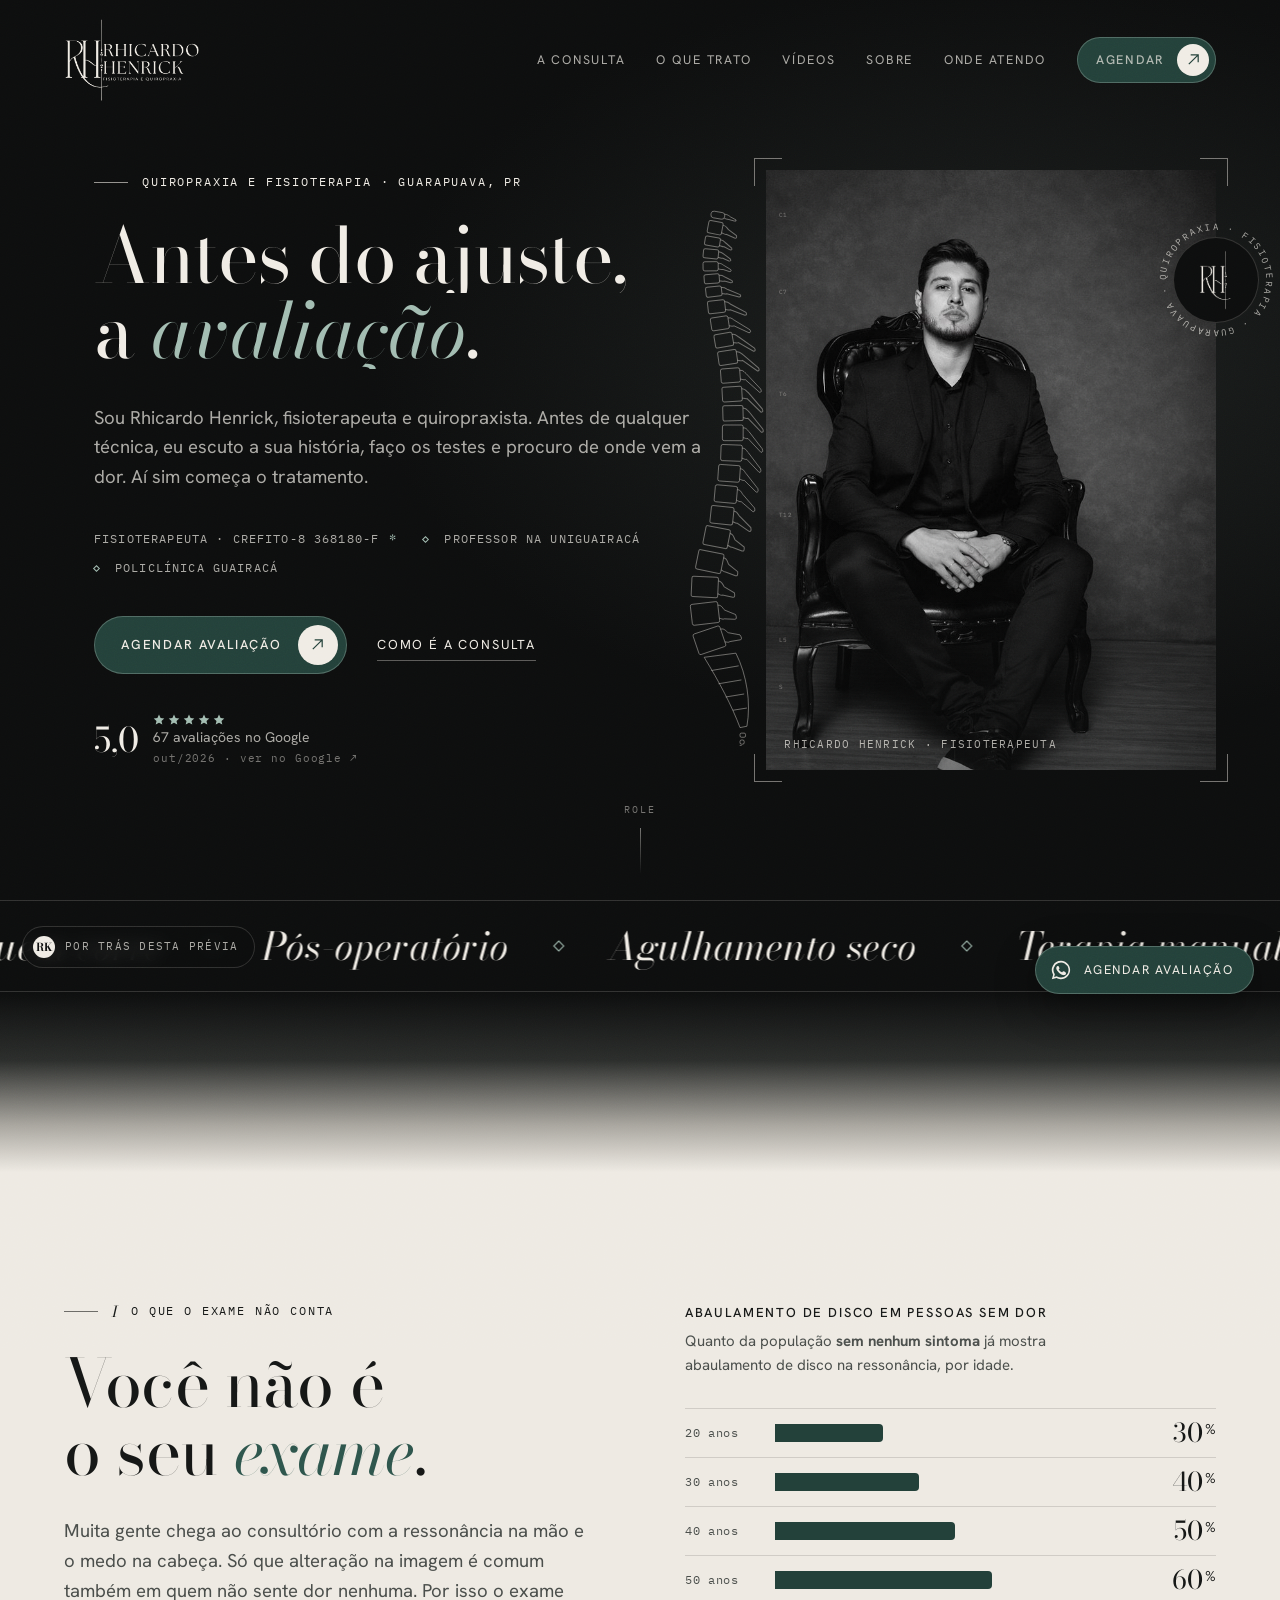
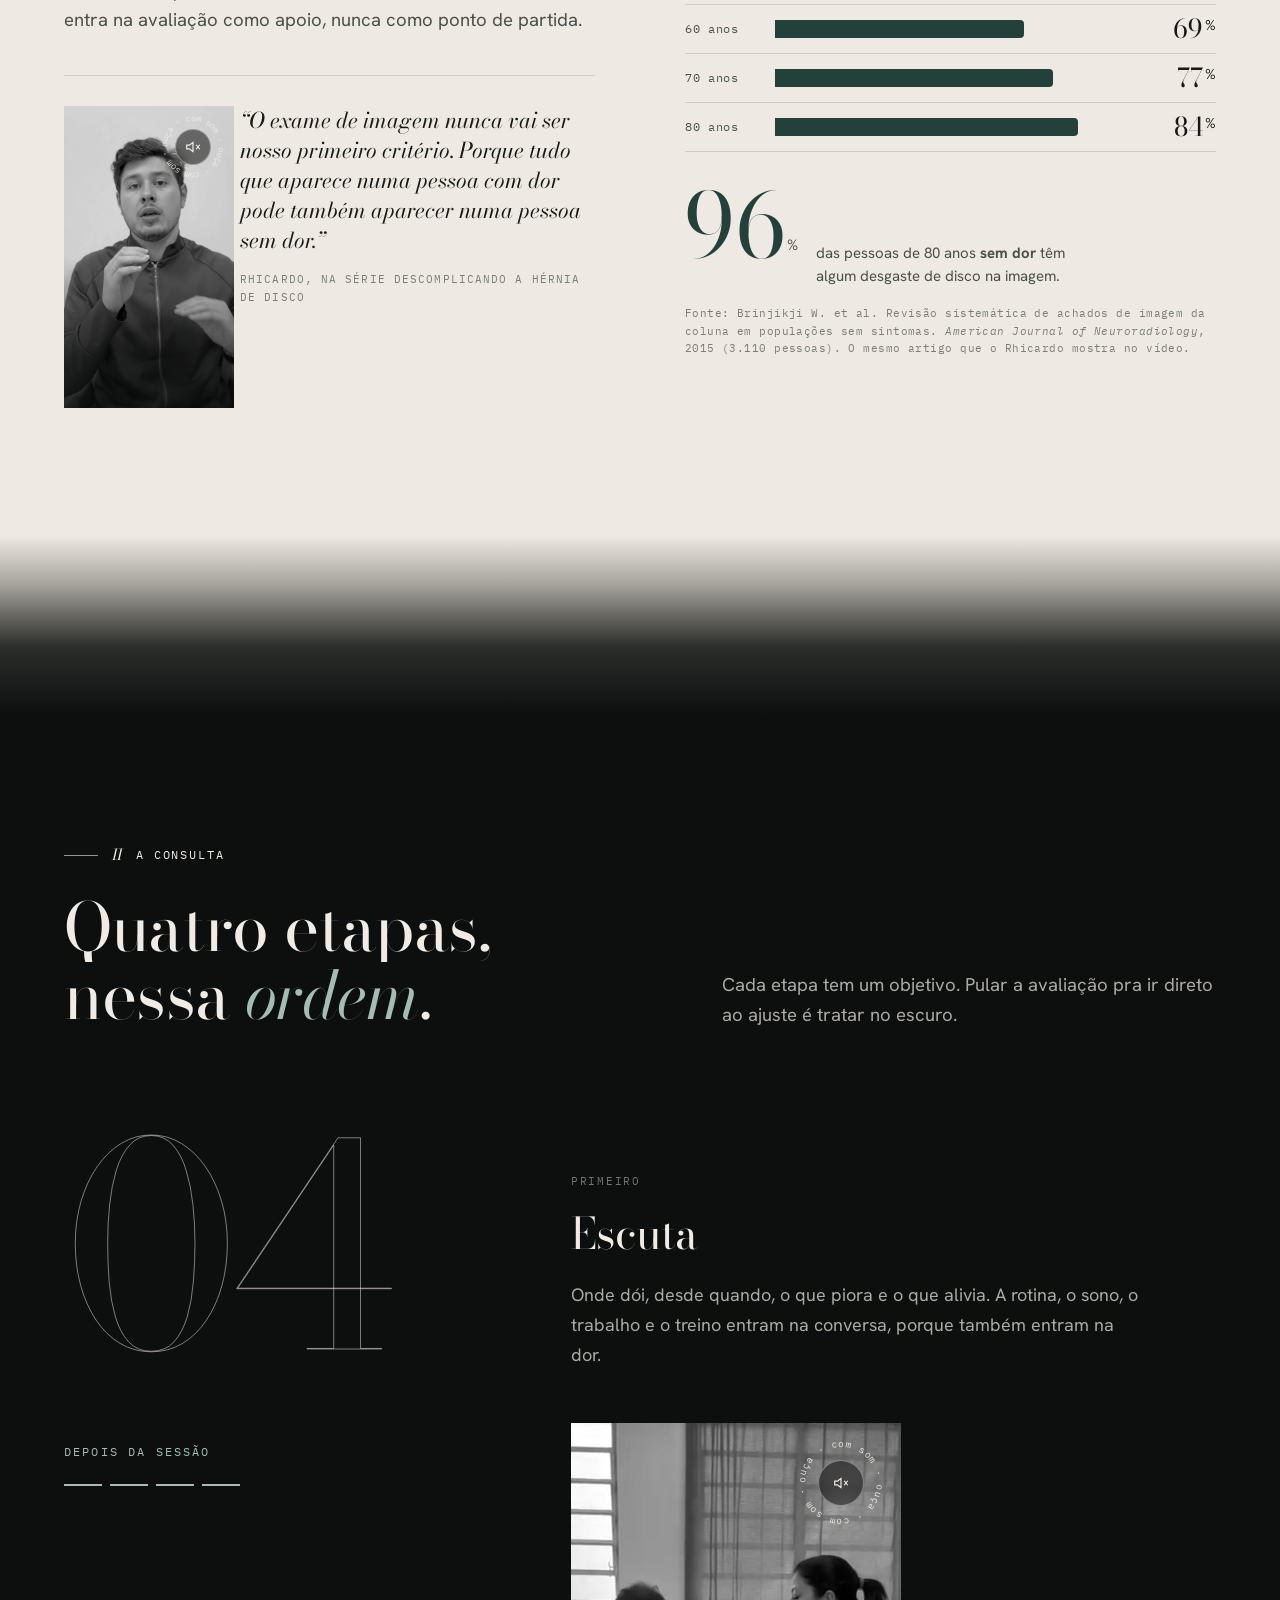
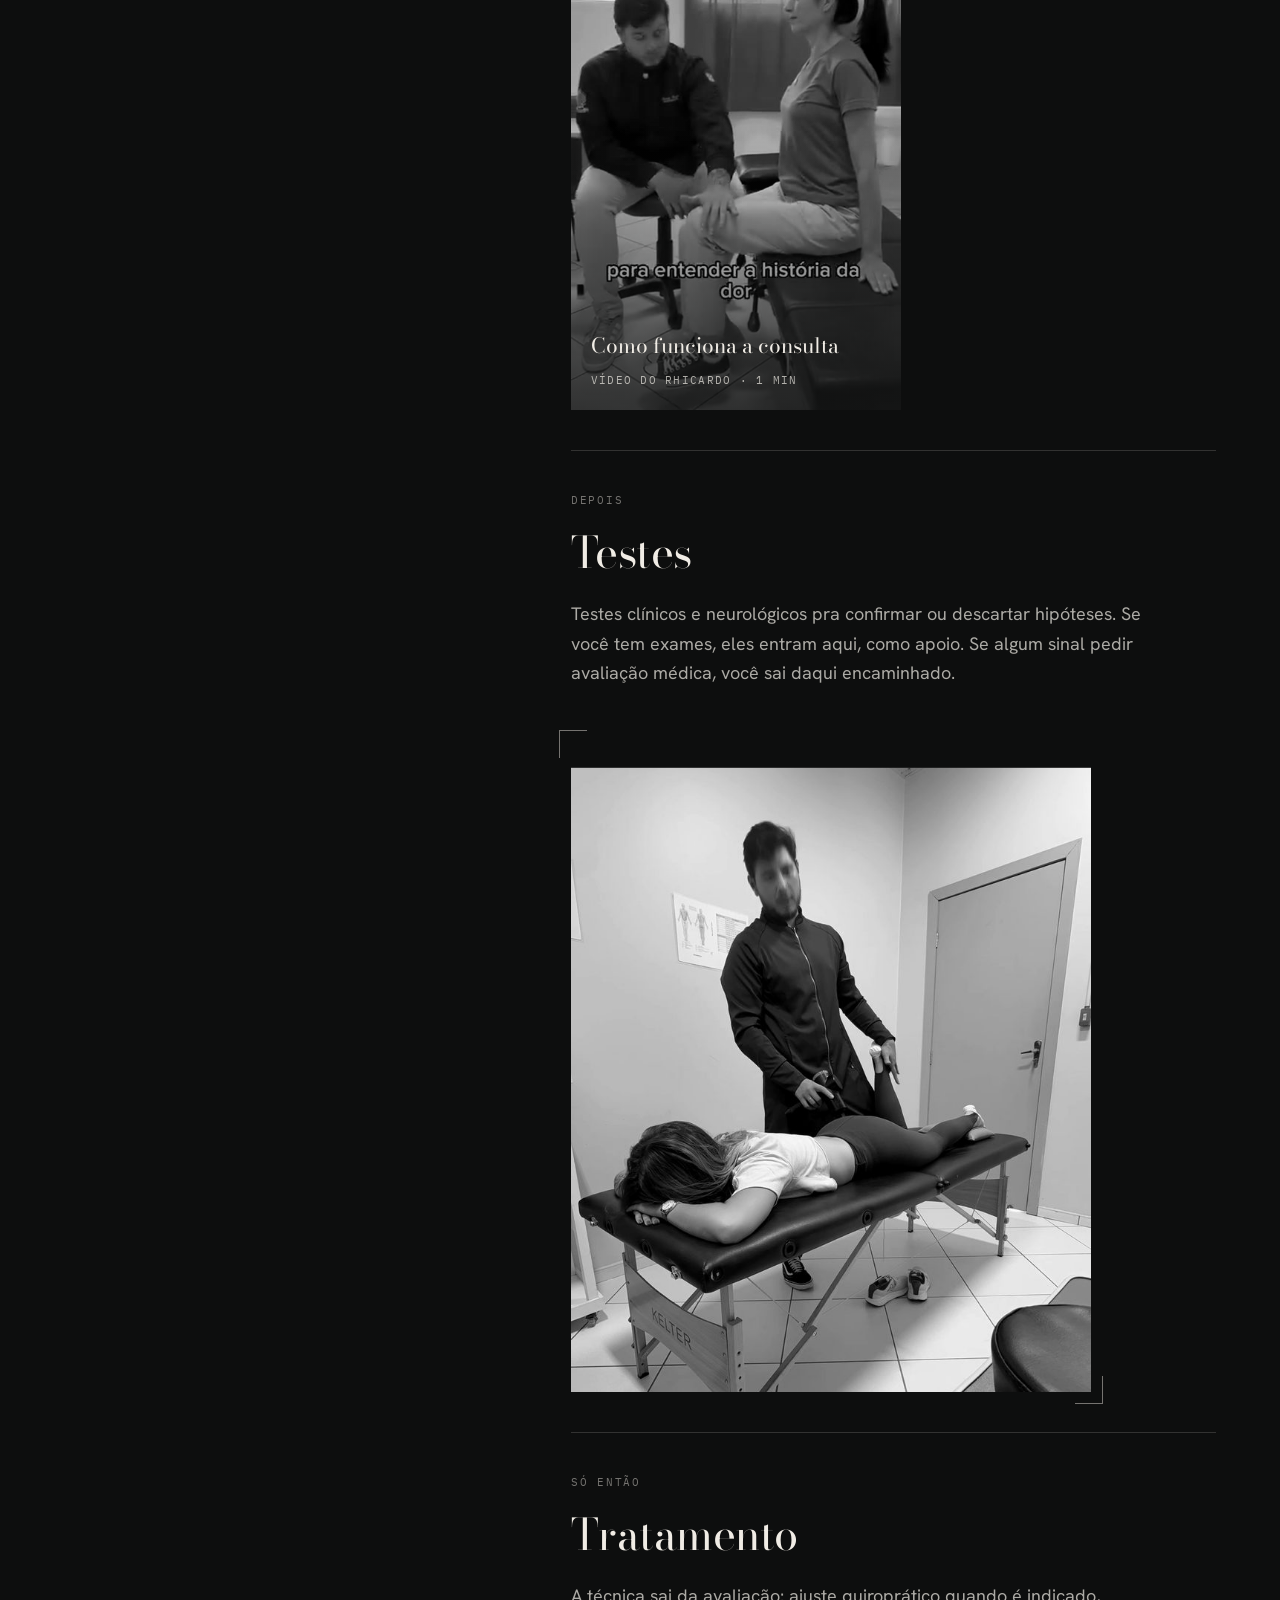
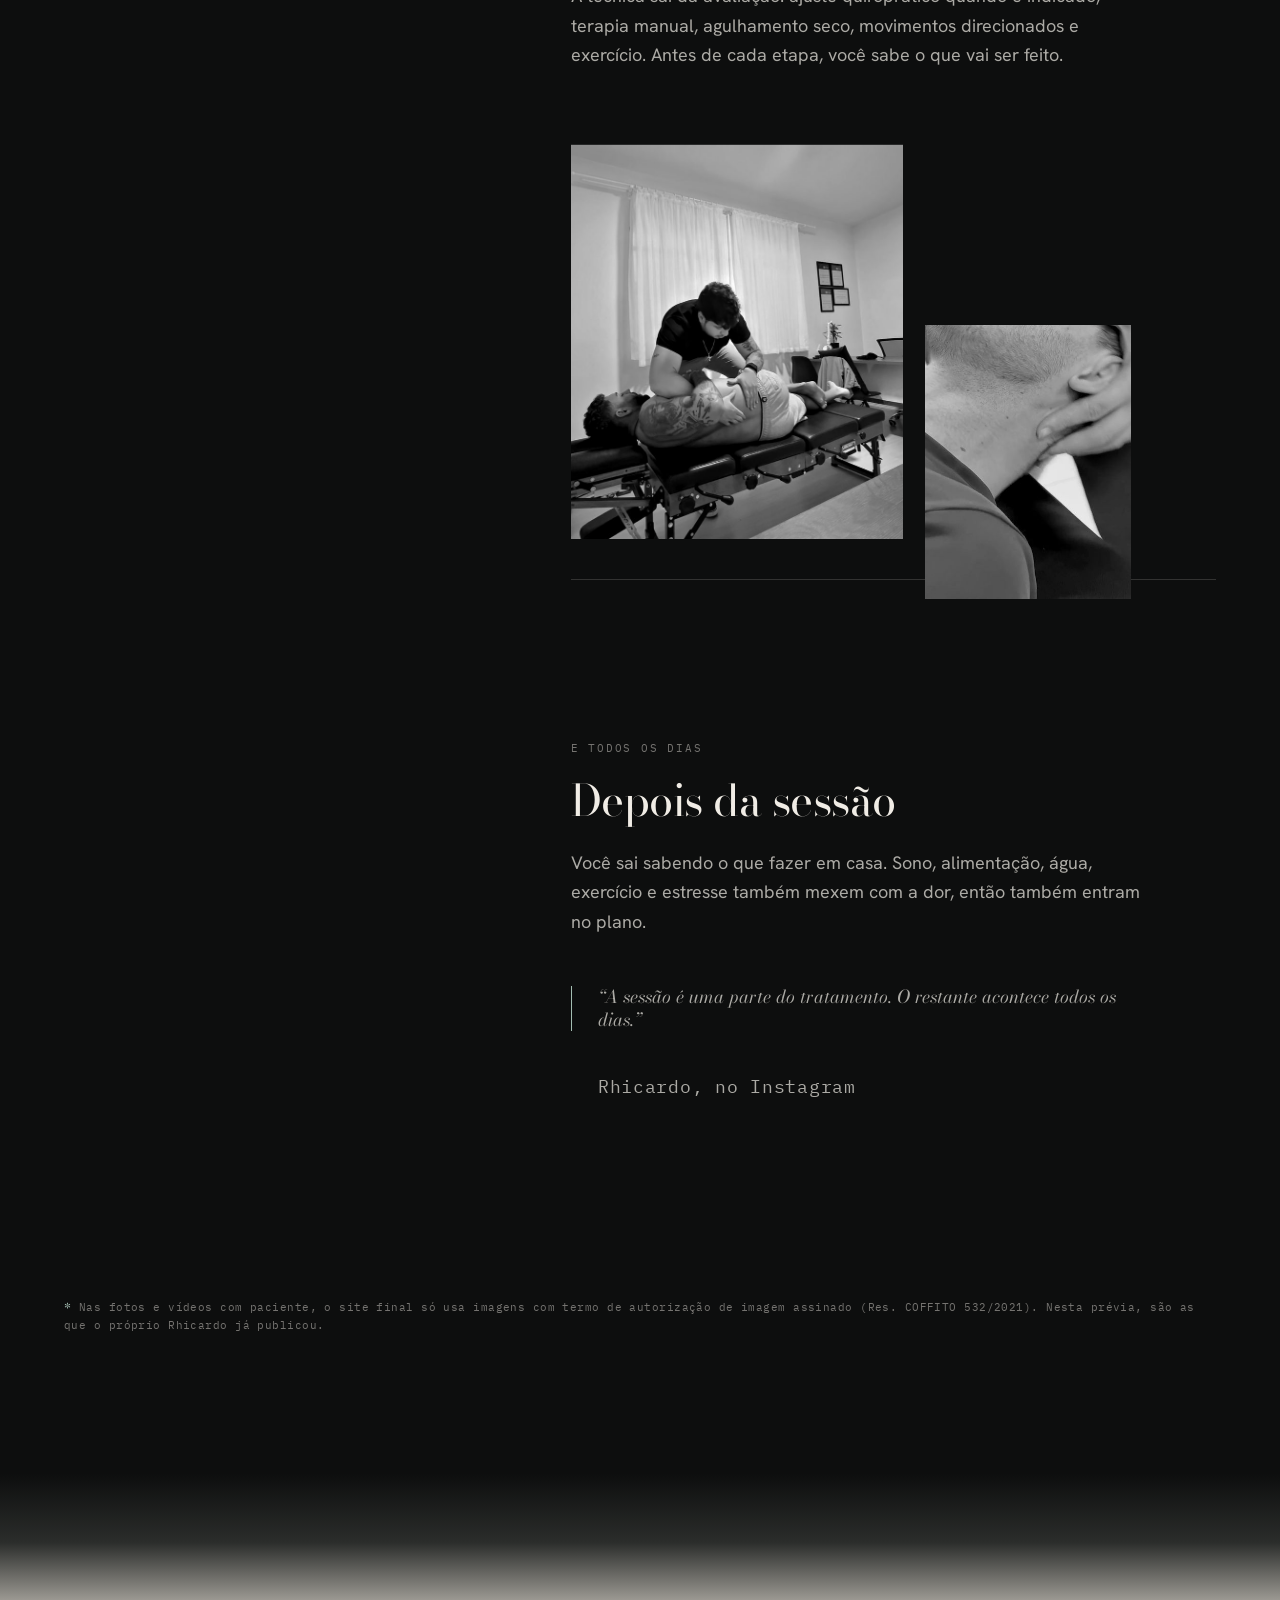
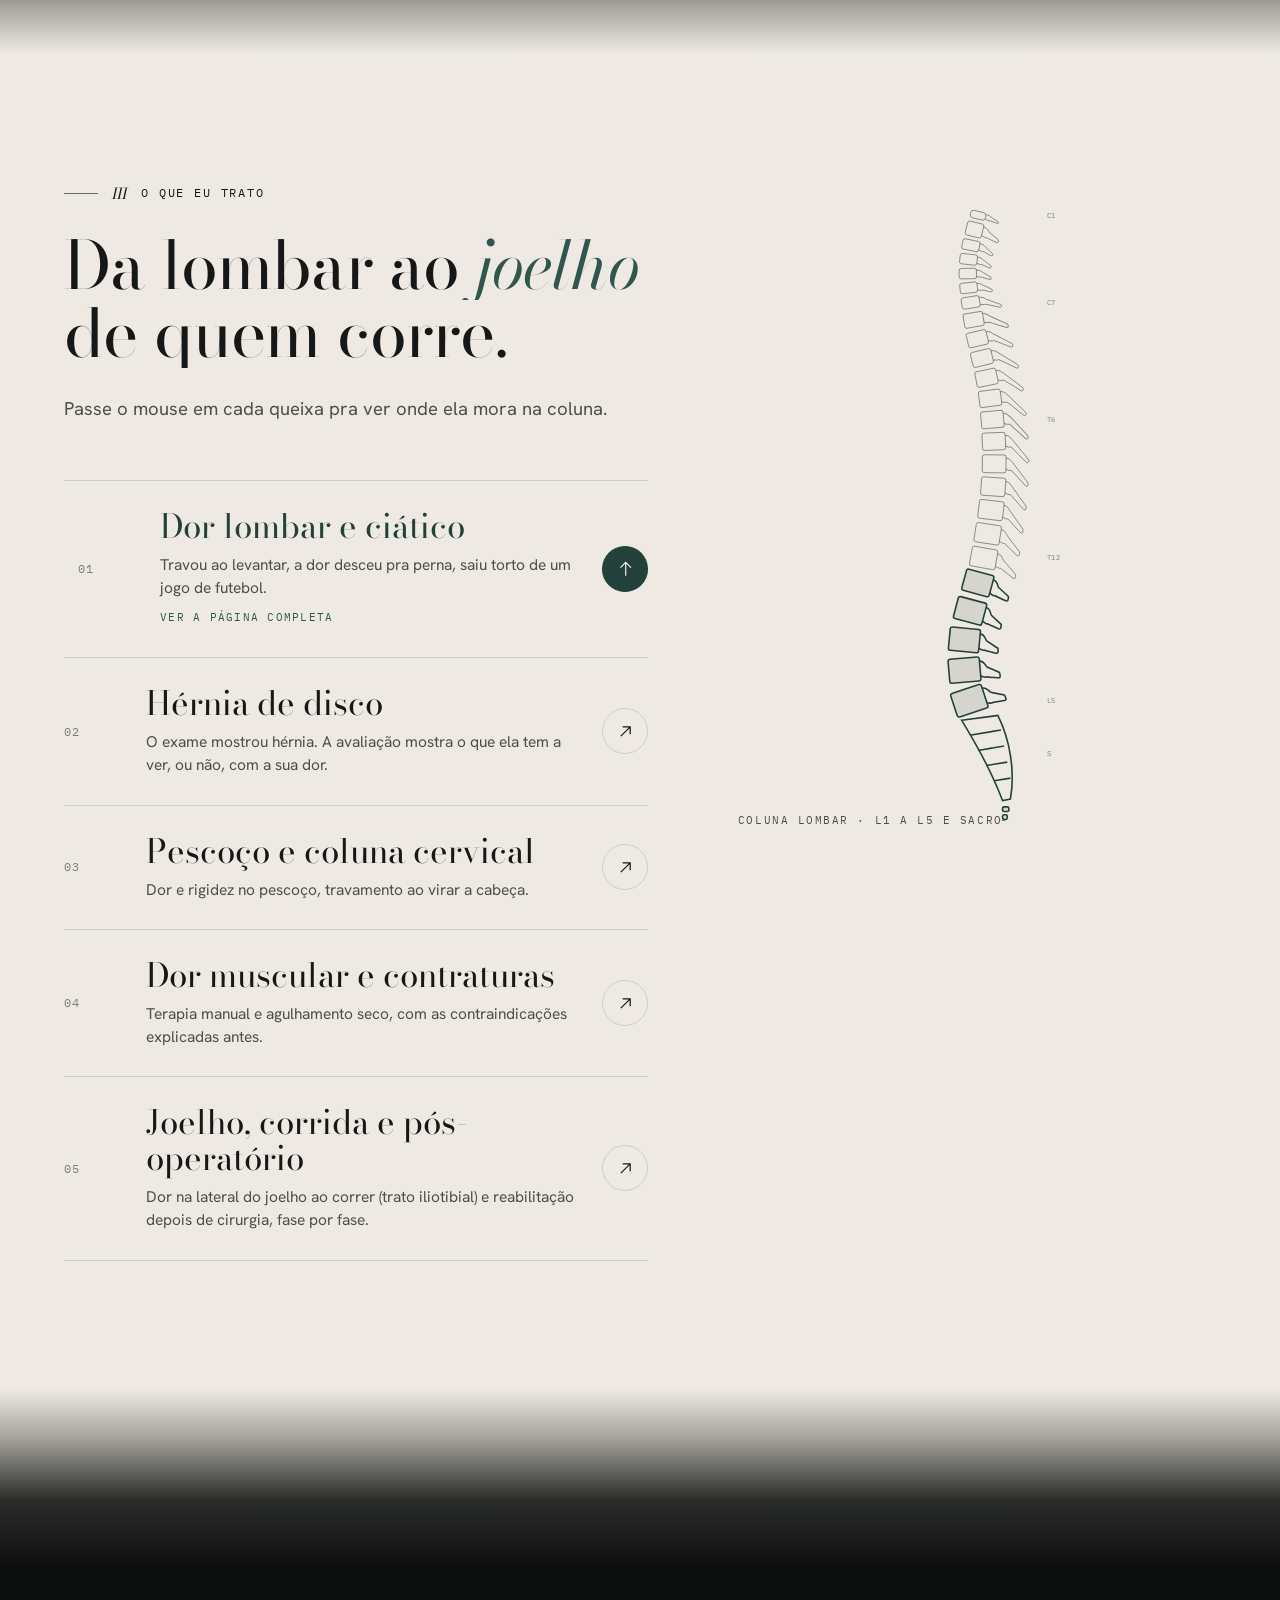
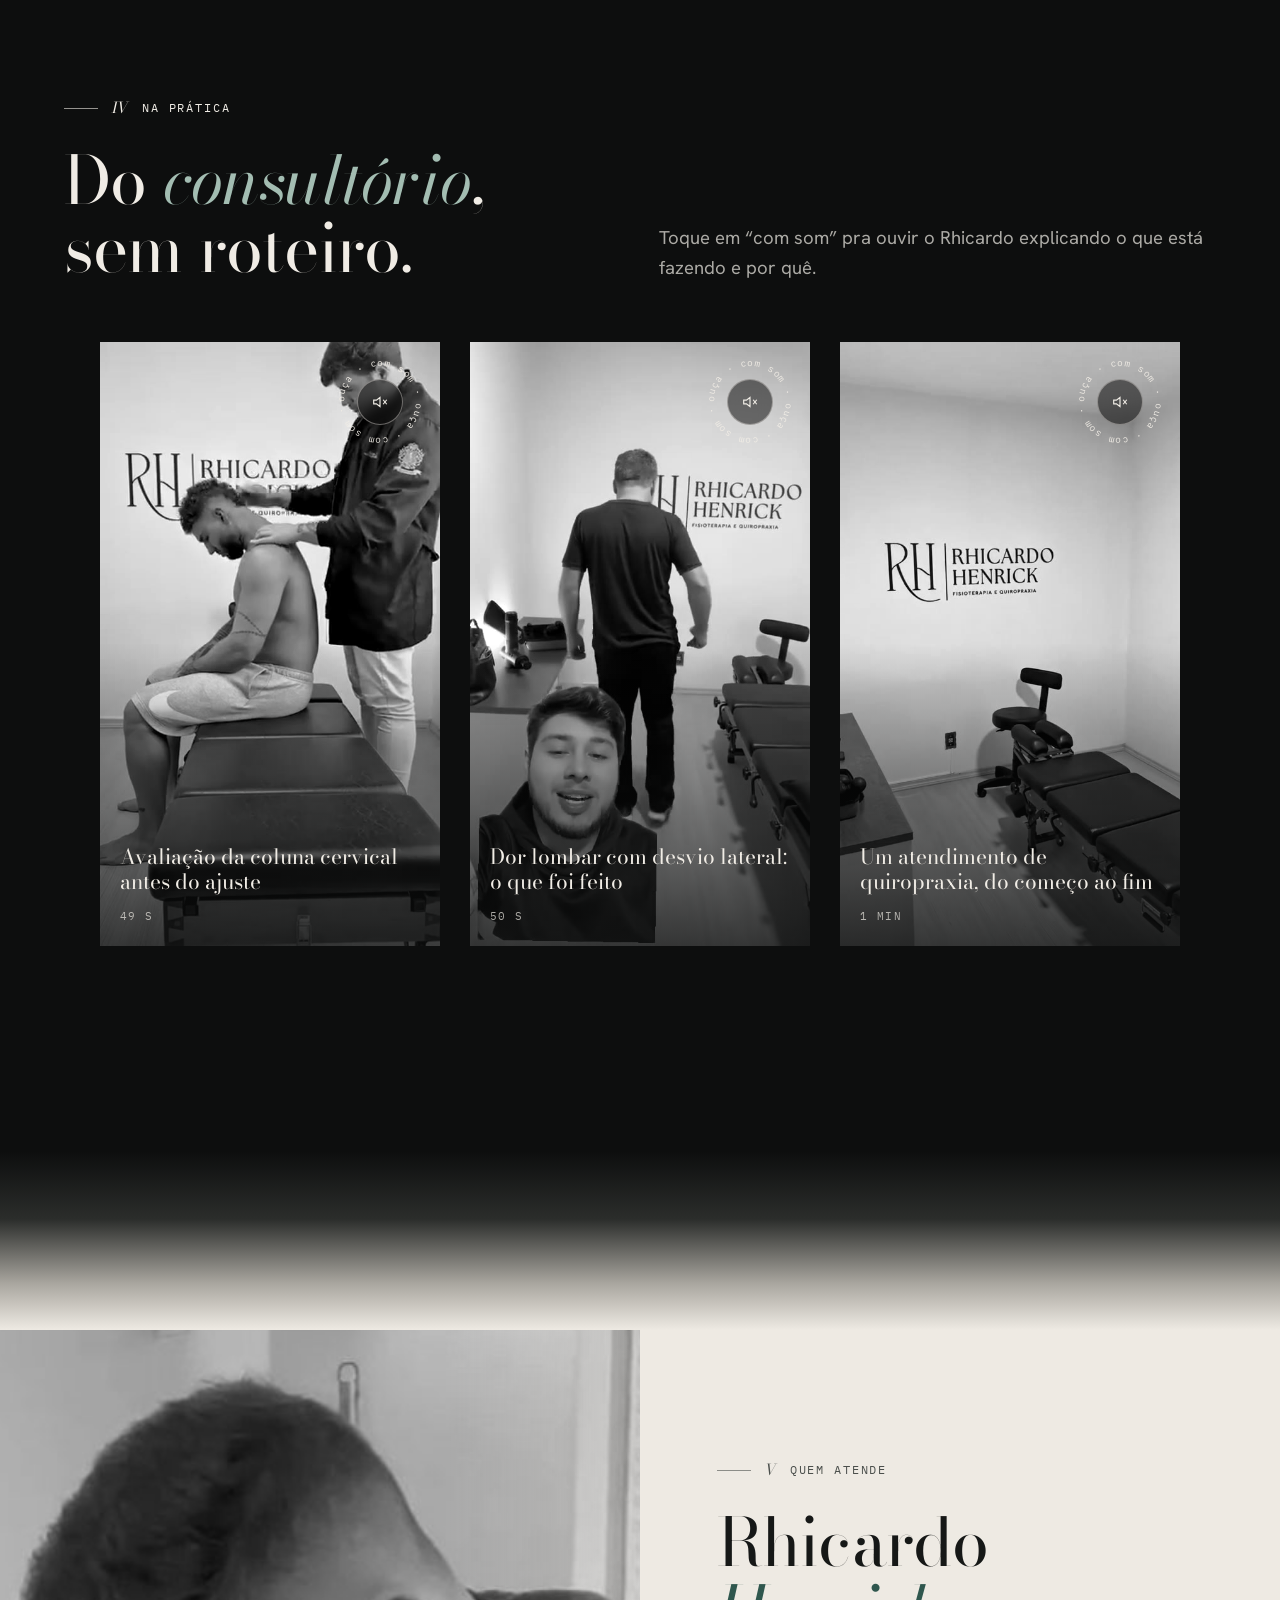
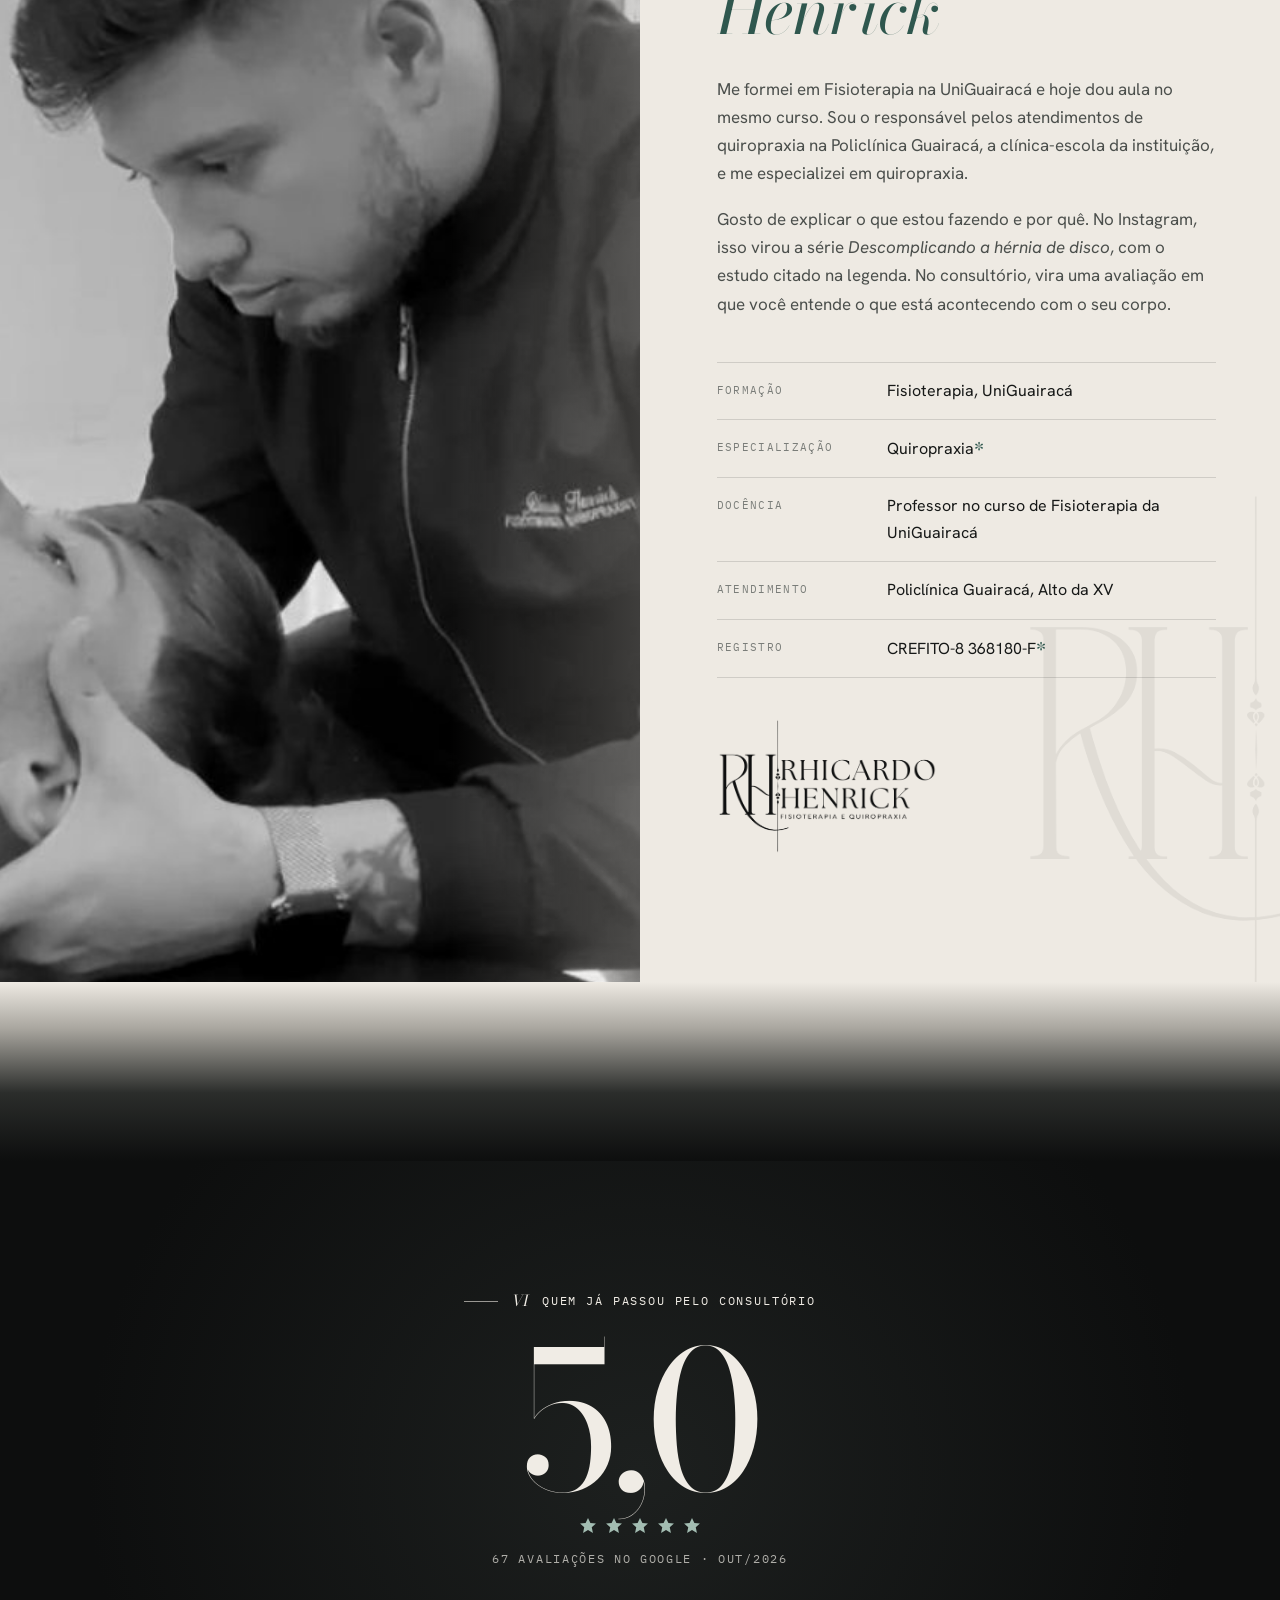
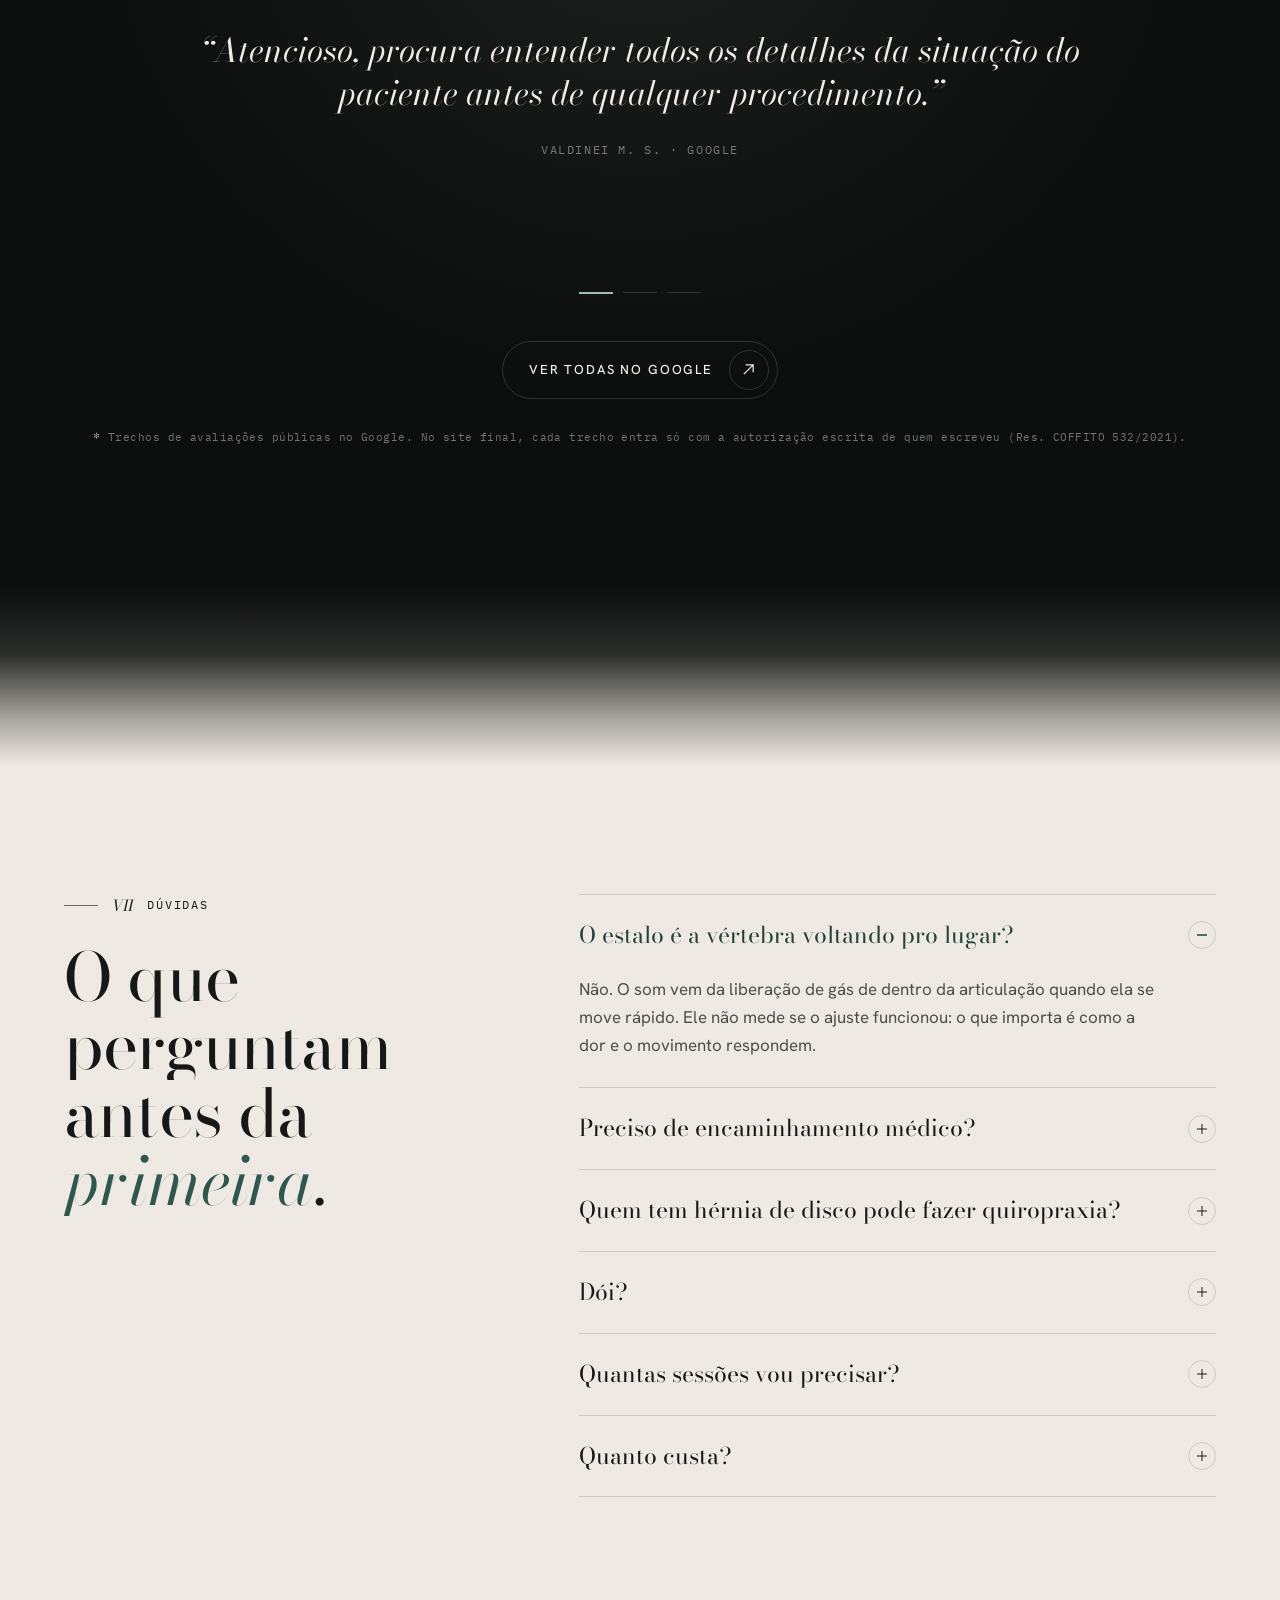
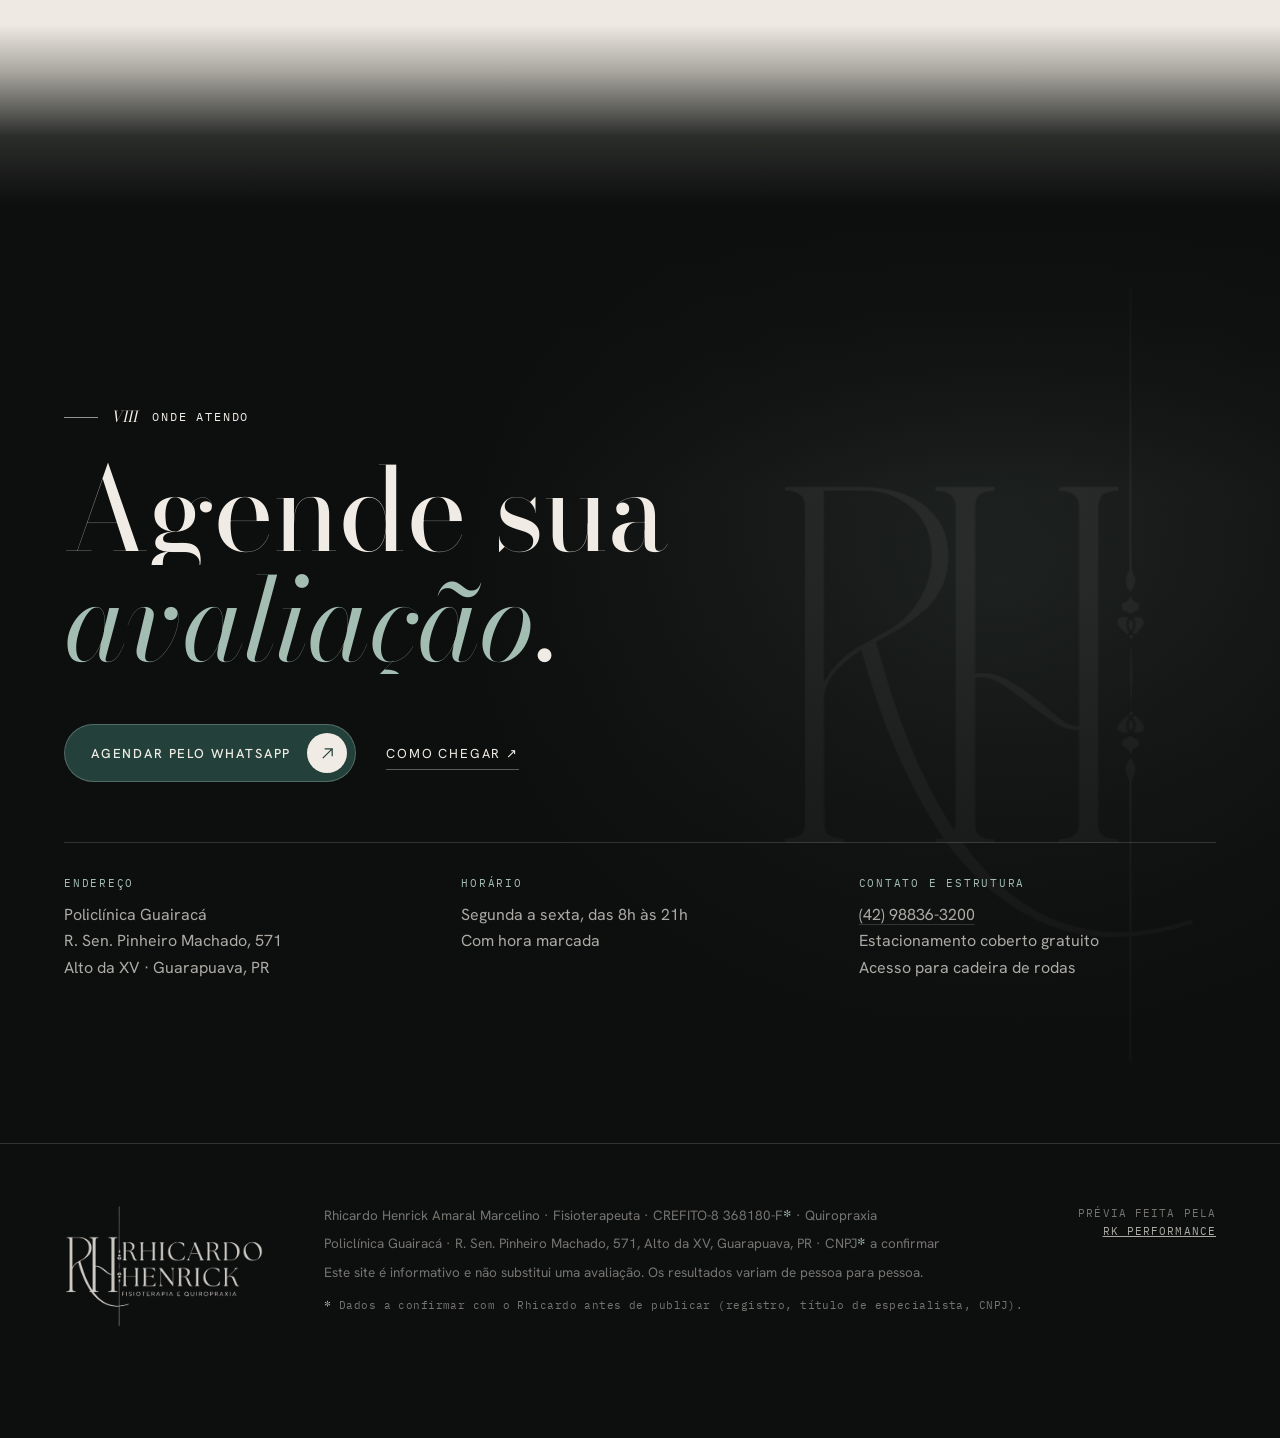
==== commit 5a76ca90: "Abertura com o retrato de estúdio no lugar do vídeo da sala O vídeo de celular em câmera lenta ficou" ====
--- a/index.html
+++ b/index.html
@@ -68,11 +68,10 @@
     <svg class="espinha espinha-hero" data-espinha="hero" aria-hidden="true"></svg>
     <div class="quadro">
       <picture>
-        <source media="(max-width: 900px)" srcset="media/abertura-cel.webp" type="image/webp">
-        <img src="[data-uri]" alt="" class="so-cel">
+        <source media="(max-width: 900px)" srcset="media/retrato-hero-cel.jpg">
+        <img class="foto-hero" src="media/retrato-hero-700.jpg" srcset="media/retrato-hero-700.jpg 700w, media/retrato-hero.jpg 1290w" sizes="(max-width: 900px) 100vw, 500px" alt="Rhicardo Henrick, fisioterapeuta e quiropraxista, em retrato de estúdio" fetchpriority="high" width="1290" height="1720">
       </picture>
-      <video class="so-pc" data-src="media/abertura.mp4" poster="media/abertura-poster.jpg" muted playsinline loop autoplay preload="none" aria-hidden="true"></video>
-      <span class="legenda-quadro">O consultório · RH</span>
+      <span class="legenda-quadro">Rhicardo Henrick · Fisioterapeuta</span>
     </div>
     <i class="canto a"></i><i class="canto b"></i><i class="canto c"></i><i class="canto d"></i>
     <div class="selo" aria-hidden="true">
@@ -164,7 +163,7 @@
           <h3 class="rv">Testes</h3>
           <p class="rv d1">Testes clínicos e neurológicos pra confirmar ou descartar hipóteses. Se você tem exames, eles entram aqui, como apoio. Se algum sinal pedir avaliação médica, você sai daqui encaminhado.</p>
           <div class="midia rv d2">
-            <div class="foto"><img src="media/avaliacao-cervical-700.jpg" srcset="media/avaliacao-cervical-700.jpg 700w, media/avaliacao-cervical.jpg 1159w" sizes="(max-width: 900px) 92vw, 520px" alt="Rhicardo avaliando a coluna cervical de um paciente deitado na maca" loading="lazy" data-parallax="-0.04"></div>
+            <div class="foto"><img src="media/avaliacao-quadril-700.jpg" srcset="media/avaliacao-quadril-700.jpg 700w, media/avaliacao-quadril.jpg 1080w" sizes="(max-width: 900px) 92vw, 520px" alt="Rhicardo fazendo um teste de movimento no quadril de uma paciente deitada de bruços" loading="lazy" data-parallax="-0.04"></div>
             <i class="canto a"></i><i class="canto d" style="right:auto;left:calc(min(100%,520px) - 16px)"></i>
           </div>
         </li>
@@ -284,7 +283,7 @@
 
 <!-- 6. SOBRE -->
 <section class="sec claro sobre" id="sobre" data-secao="Sobre">
-  <div class="retrato"><img src="media/retrato-800.jpg" srcset="media/retrato-800.jpg 800w, media/retrato.jpg 1400w" sizes="(max-width: 900px) 100vw, 50vw" alt="Retrato de Rhicardo Henrick em estúdio, sentado, de terno escuro" loading="lazy" data-parallax="-0.05"></div>
+  <div class="retrato"><img src="media/avaliacao-cervical-700.jpg" srcset="media/avaliacao-cervical-700.jpg 700w, media/avaliacao-cervical.jpg 1159w" sizes="(max-width: 900px) 100vw, 50vw" alt="Rhicardo concentrado, avaliando a coluna cervical de um paciente" loading="lazy" data-parallax="-0.05"></div>
   <div class="corpo">
     <img class="agua" src="media/monograma-escuro.png" alt="" aria-hidden="true">
     <p class="kicker rv"><span class="rom">V</span> Quem atende</p>
@@ -348,7 +347,7 @@
 
 <!-- 9. CONTATO -->
 <section class="sec contato" id="contato" data-secao="Onde atendo">
-  <div class="fundo" aria-hidden="true"><video data-src="media/abertura.mp4" poster="media/abertura-poster.jpg" muted playsinline loop preload="none" class="fundo-vid"></video></div>
+  <div class="fundo" aria-hidden="true"><img class="agua-contato" src="media/monograma-claro.png" alt=""></div>
   <div class="miolo">
     <p class="kicker rv"><span class="rom">VIII</span> Onde atendo</p>
     <h2 class="rv d1"><span class="mascara"><span>Agende sua</span></span><span class="mascara"><span><em>avaliação</em>.</span></span></h2>
--- a/assets/site.css
+++ b/assets/site.css
@@ -158,12 +158,13 @@
 .google .estrelas svg { width: 12px; height: 12px; }
 .google small { display: block; font-family: var(--mono); font-size: 11px; letter-spacing: .08em; color: var(--claro-3); }
 
-.palco { position: relative; z-index: 2; justify-self: center; width: min(100%, 420px); }
-.quadro { position: relative; aspect-ratio: 9 / 16; max-height: 76svh; margin-left: auto; margin-right: auto; overflow: hidden; background: var(--carvao); }
+.palco { position: relative; z-index: 2; justify-self: center; width: min(100%, 500px); }
+.quadro { position: relative; aspect-ratio: 3 / 4; max-height: 74svh; margin-left: auto; margin-right: auto; overflow: hidden; background: var(--carvao); }
 .quadro video, .quadro picture, .quadro img { width: 100%; height: 100%; object-fit: cover; }
 .quadro::after { content: ""; position: absolute; inset: 0; background: linear-gradient(180deg, rgba(13,14,14,.0) 55%, rgba(13,14,14,.55)); pointer-events: none; }
-.quadro picture { display: none; }
-@media (max-width: 900px) { .quadro picture { display: block; } .quadro video.so-pc { display: none; } }
+.quadro img.foto-hero { object-position: 50% 0; transform-origin: 50% 12%; animation: aproxima 24s ease-in-out infinite alternate; }
+@keyframes aproxima { from { transform: scale(1); } to { transform: scale(1.07); } }
+.pagina .quadro { aspect-ratio: 9 / 16; }
 .canto { position: absolute; width: 28px; height: 28px; border-color: var(--claro-3); border-style: solid; border-width: 0; z-index: 3; pointer-events: none; }
 .canto.a { top: -12px; left: -12px; border-top-width: 1px; border-left-width: 1px; }
 .canto.b { top: -12px; right: -12px; border-top-width: 1px; border-right-width: 1px; }
@@ -326,7 +327,7 @@
 /* ---------- 6. sobre ---------- */
 .sobre { padding: 0; display: grid; grid-template-columns: minmax(0, 1fr) minmax(0, 1fr); min-height: 100svh; }
 .sobre .retrato { position: relative; overflow: hidden; background: #1a1a1a; }
-.sobre .retrato img { position: absolute; left: 0; top: -6%; width: 100%; height: 112%; object-fit: cover; object-position: 50% 30%; }
+.sobre .retrato img { position: absolute; left: 0; top: -6%; width: 100%; height: 112%; object-fit: cover; object-position: 18% 30%; }
 .sobre .retrato::after { content: ""; position: absolute; inset: 0; background: linear-gradient(90deg, rgba(238,234,227,0) 70%, rgba(238,234,227,.25)); }
 .sobre .corpo { padding: clamp(90px, 10vw, 150px) var(--margem) clamp(90px, 10vw, 150px) clamp(40px, 6vw, 110px); position: relative; overflow: hidden; }
 .sobre .agua { position: absolute; right: -40px; bottom: -30px; width: 300px; opacity: .06; pointer-events: none; }
@@ -372,8 +373,9 @@
 /* ---------- 9. contato ---------- */
 .contato { position: relative; min-height: 100svh; display: grid; align-items: end; padding-top: 200px; }
 .contato .fundo { position: absolute; inset: 0; z-index: 0; }
-.contato .fundo video, .contato .fundo img { width: 100%; height: 100%; object-fit: cover; opacity: .35; }
-.contato .fundo::after { content: ""; position: absolute; inset: 0; background: linear-gradient(180deg, var(--tinta) 0%, rgba(13,14,14,.55) 40%, rgba(13,14,14,.92) 85%); }
+.contato .fundo { background: radial-gradient(60% 70% at 78% 40%, #1f2321, var(--tinta) 70%); }
+.contato .fundo .agua-contato { position: absolute; right: 4vw; top: 50%; transform: translateY(-50%); height: 86%; width: auto; opacity: .06; }
+.contato .fundo::after { content: ""; position: absolute; inset: 0; background: linear-gradient(180deg, var(--tinta) 0%, rgba(13,14,14,0) 30%, rgba(13,14,14,.6) 90%); }
 .contato .miolo { z-index: 2; width: 100%; }
 .contato h2 { font-size: clamp(54px, 9vw, 150px); line-height: .95; margin-bottom: 50px; }
 .dados { display: grid; grid-template-columns: repeat(3, minmax(0, 1fr)); gap: 40px; padding: 34px 0; border-top: 1px solid var(--fio-claro); margin-top: 60px; }
@@ -477,11 +479,12 @@
   .abertura .agua { display: none; }
   .palco { position: absolute; inset: 0; width: 100%; z-index: 0; }
   .quadro { aspect-ratio: auto; height: 100%; max-height: none; }
-  .quadro::after { background: linear-gradient(180deg, rgba(13,14,14,.5) 0%, rgba(13,14,14,.12) 18%, rgba(13,14,14,.62) 34%, rgba(13,14,14,.9) 48%, var(--tinta) 70%); }
+  .quadro::after { background: linear-gradient(180deg, rgba(13,14,14,.45) 0%, rgba(13,14,14,0) 14%, rgba(13,14,14,.1) 30%, rgba(13,14,14,.78) 44%, var(--tinta) 64%); }
+  .quadro img.foto-hero { object-position: 50% 0; }
   .canto, .espinha-hero, .legenda-quadro { display: none; }
-  .selo { left: auto; right: 16px; bottom: auto; top: 86px; width: 104px; height: 104px; }
+  .selo { display: none; }
   .selo .miolo-selo { width: 68px; height: 68px; }
-  .abertura .texto { padding: 36svh 20px 44px; }
+  .abertura .texto { padding: 40svh 20px 44px; }
   .abertura h1 { font-size: clamp(44px, 12.4vw, 64px); margin-bottom: 22px; }
   .abertura .lead { font-size: 17px; margin-bottom: 26px; }
   .creds { gap: 8px 16px; font-size: 10.5px; margin-bottom: 30px; }
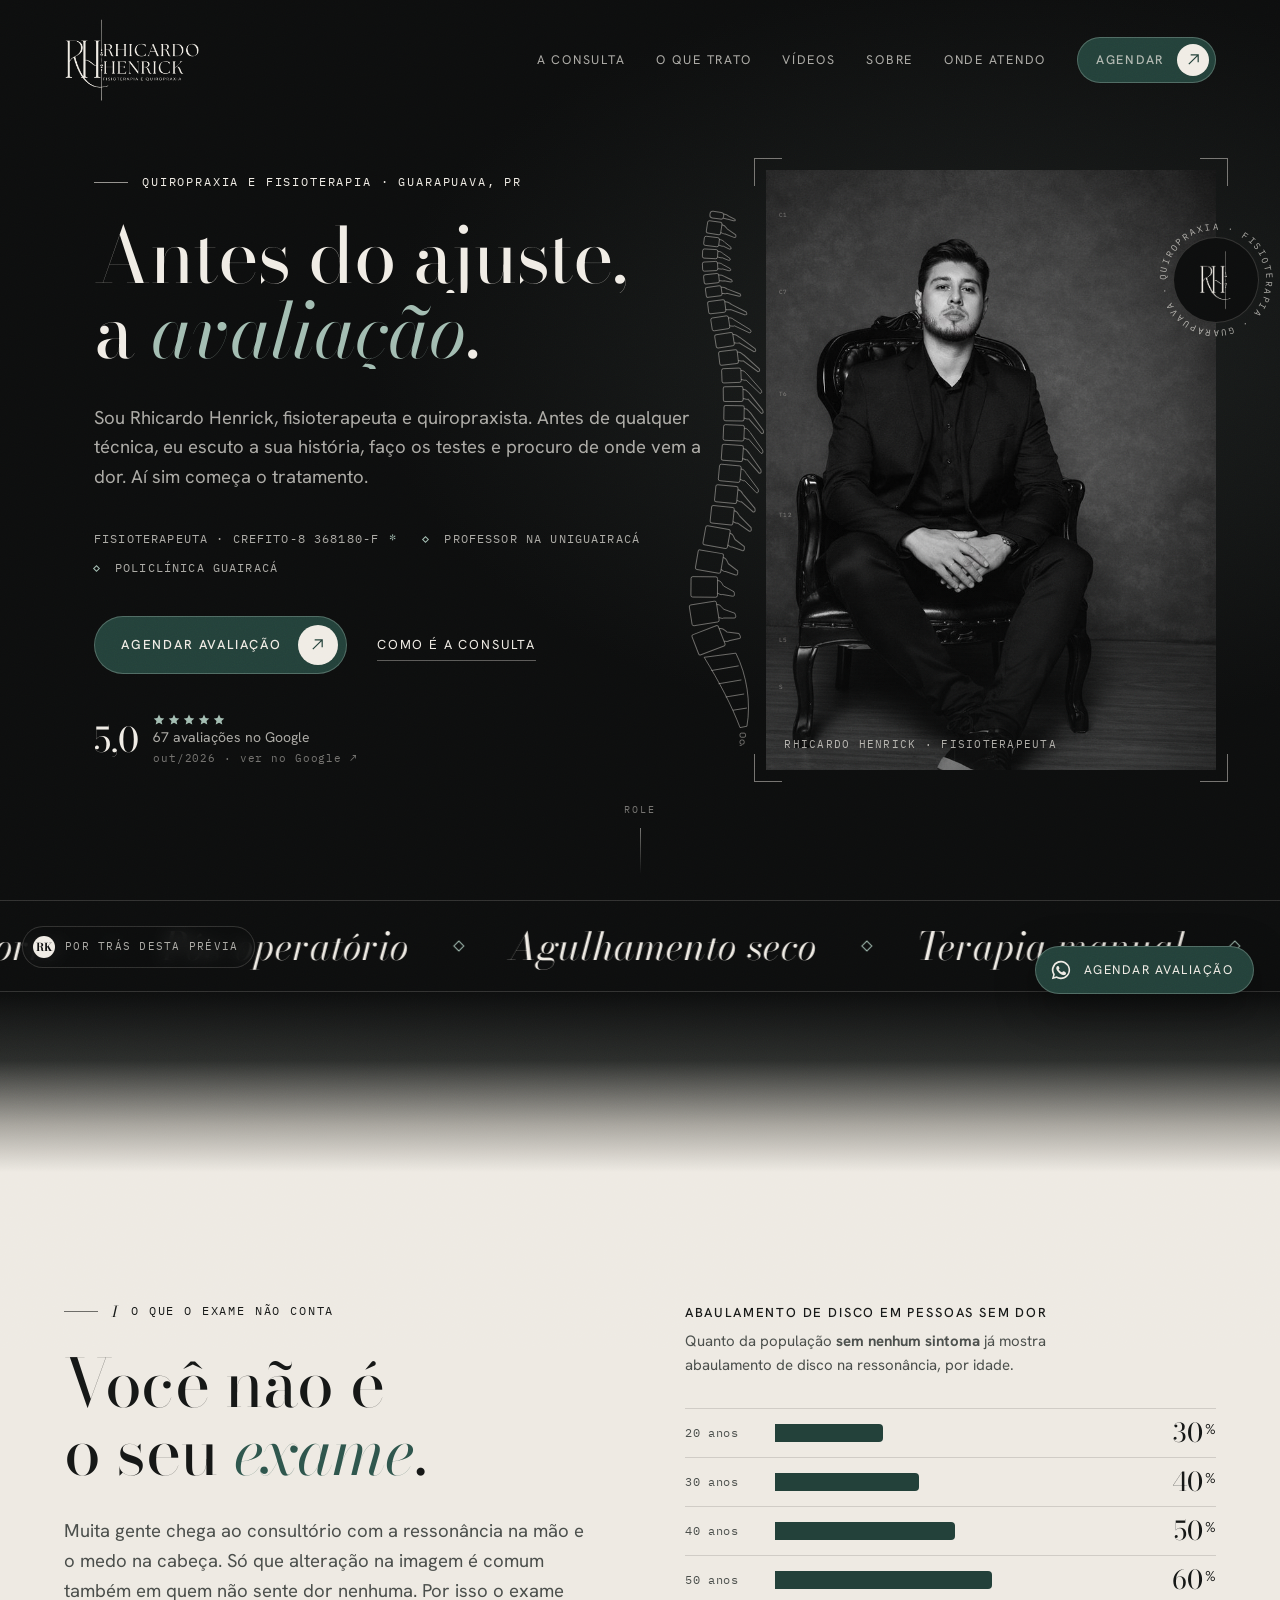
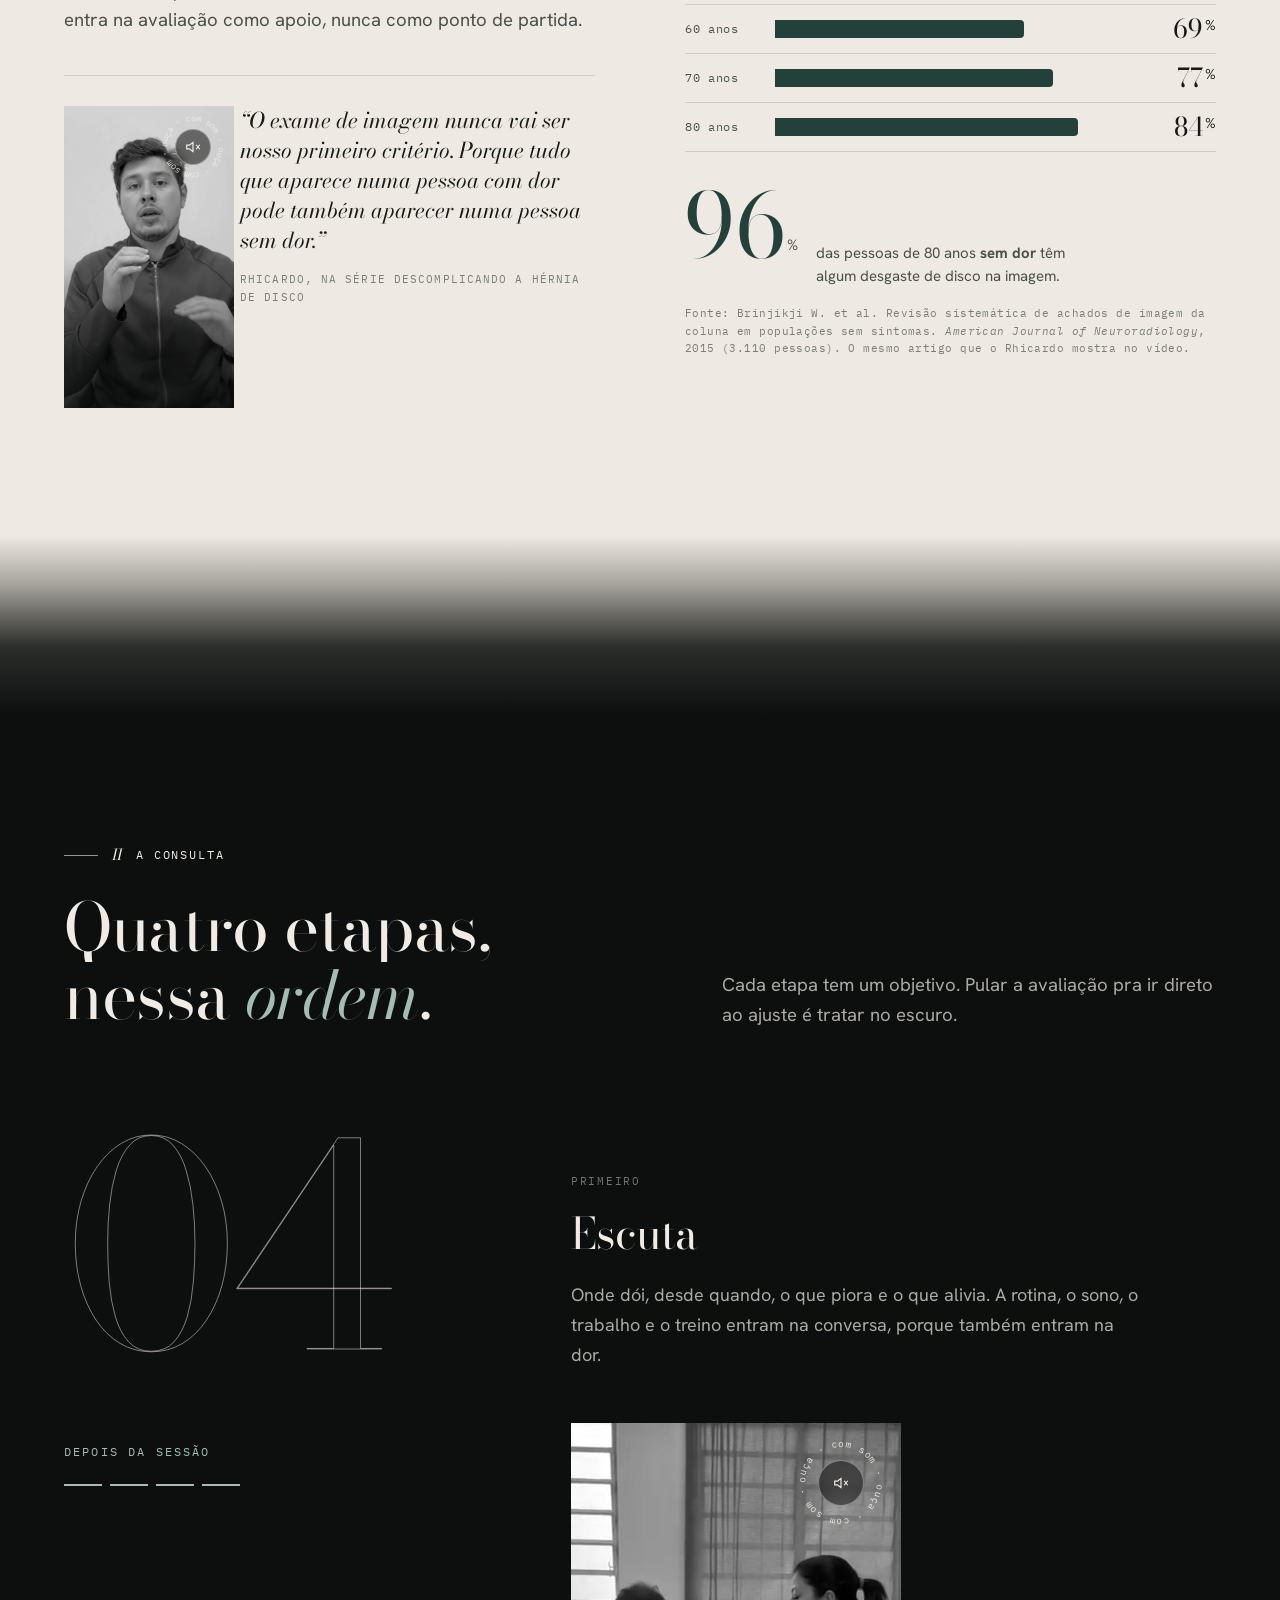
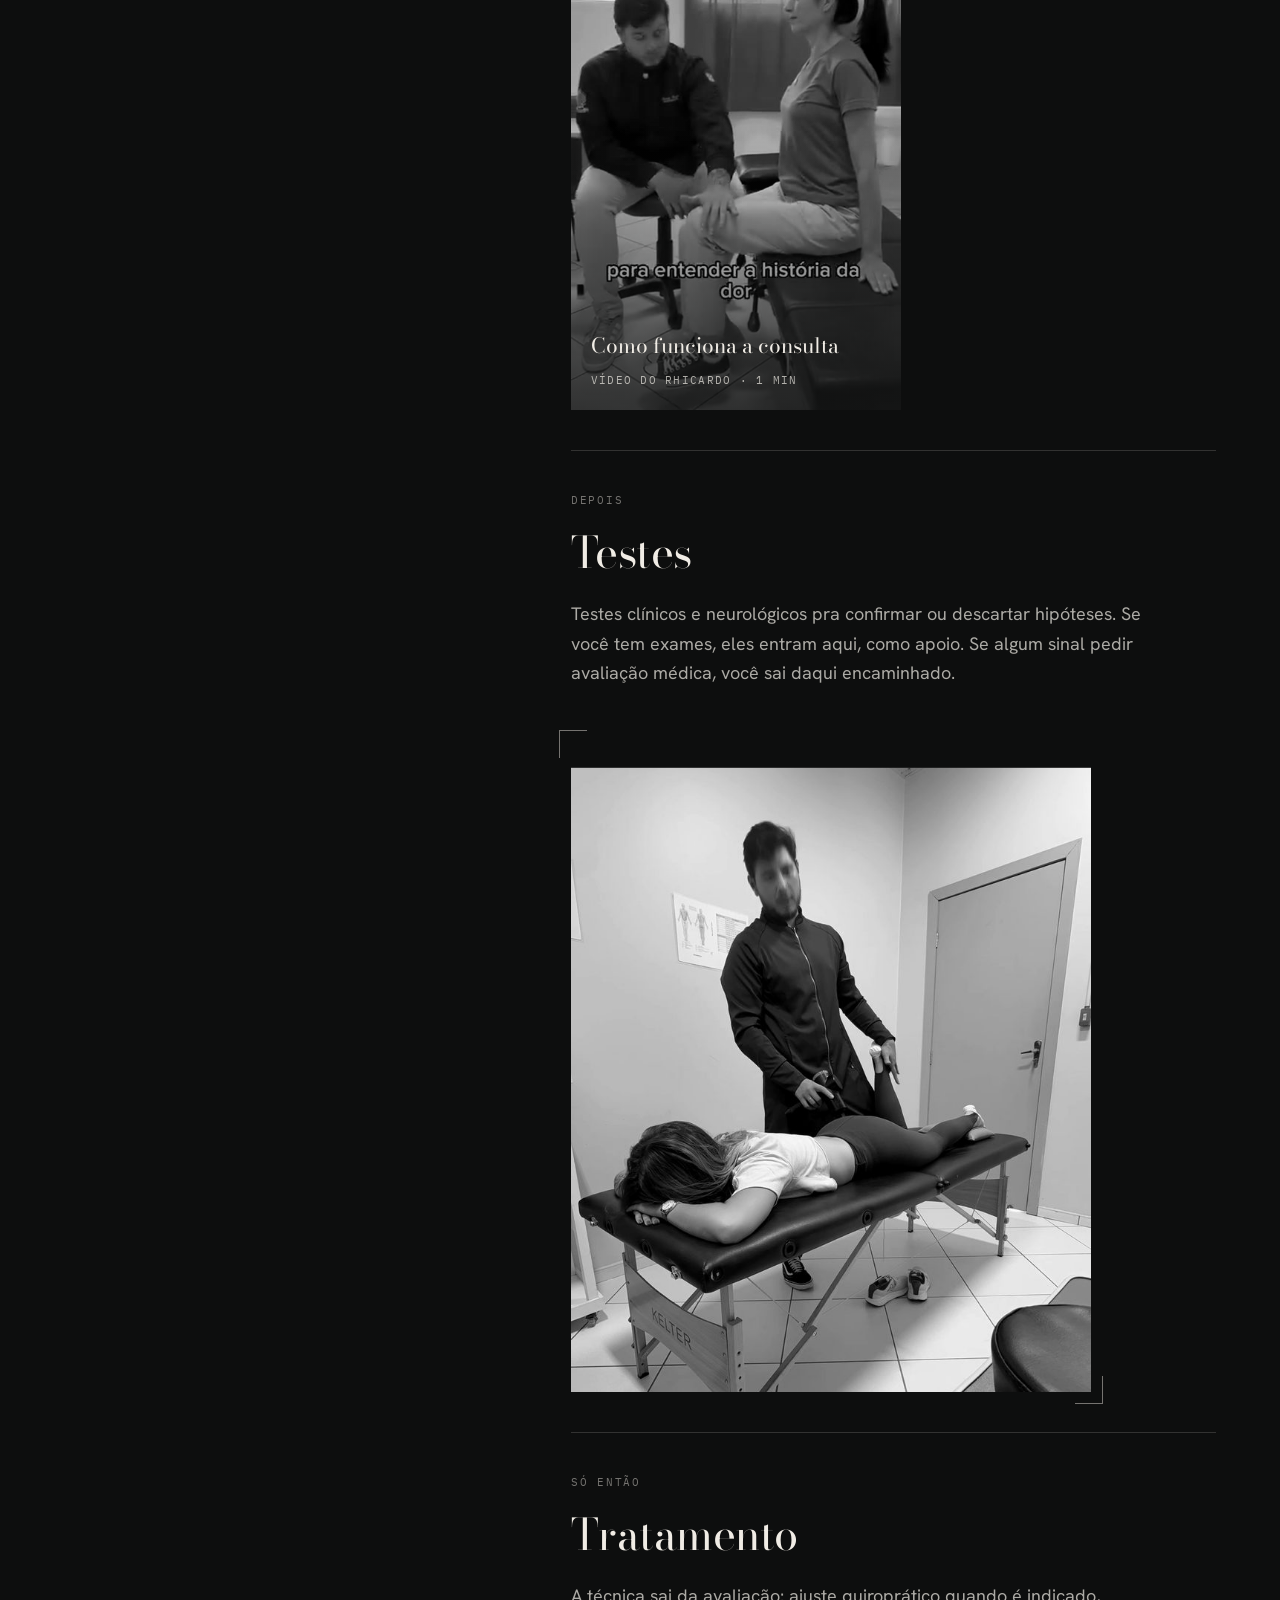
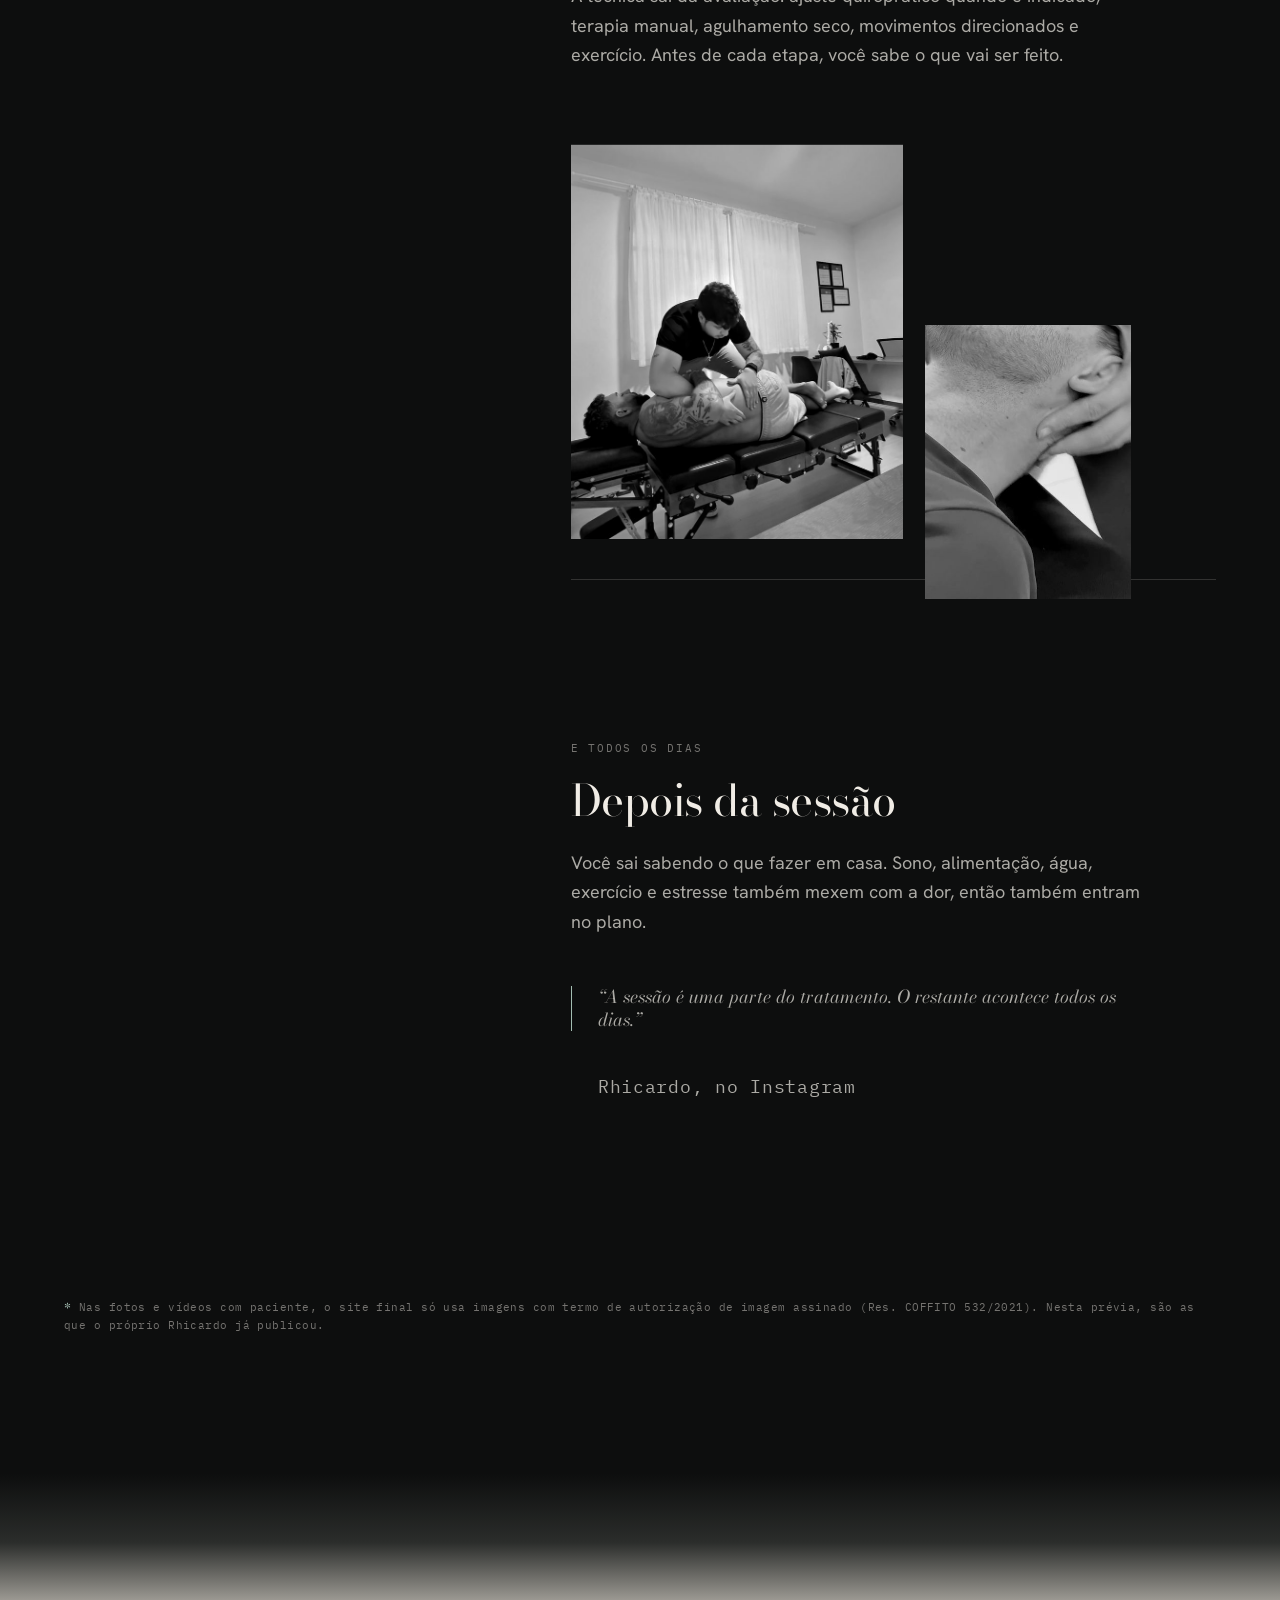
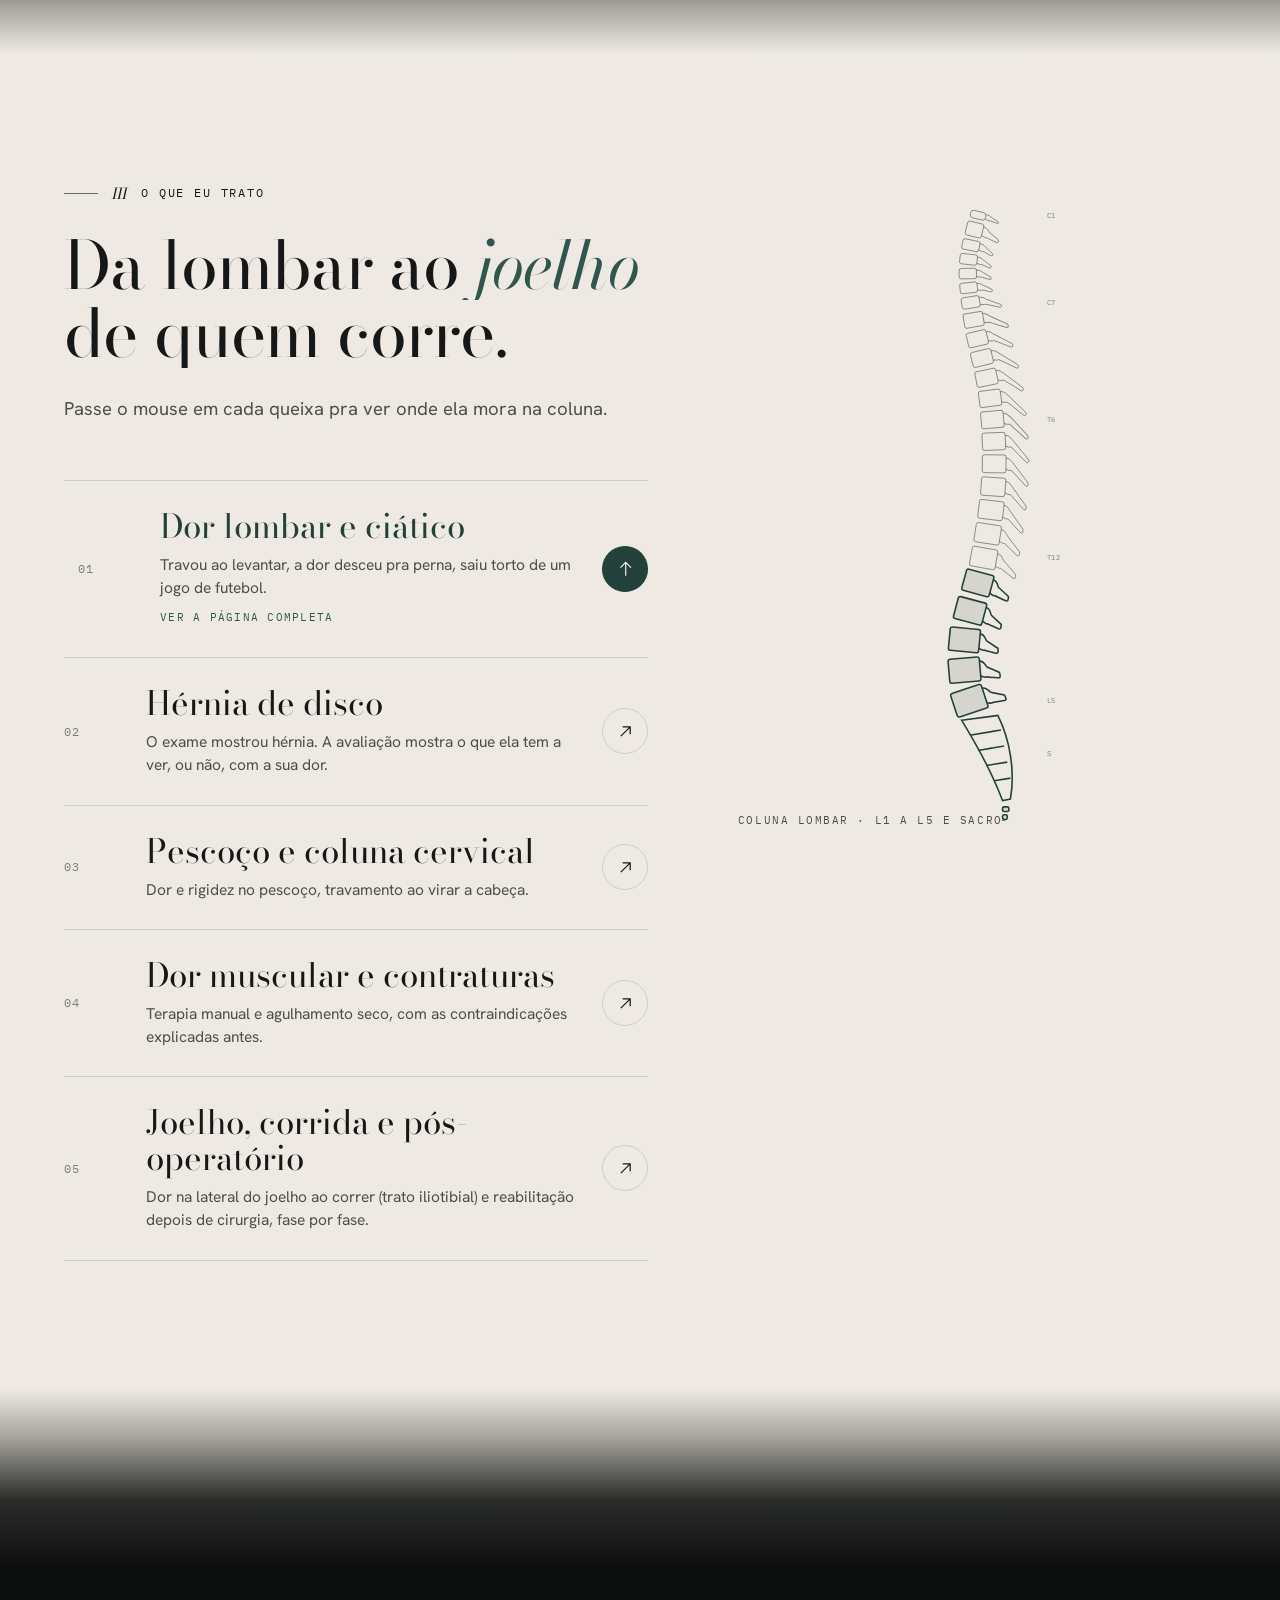
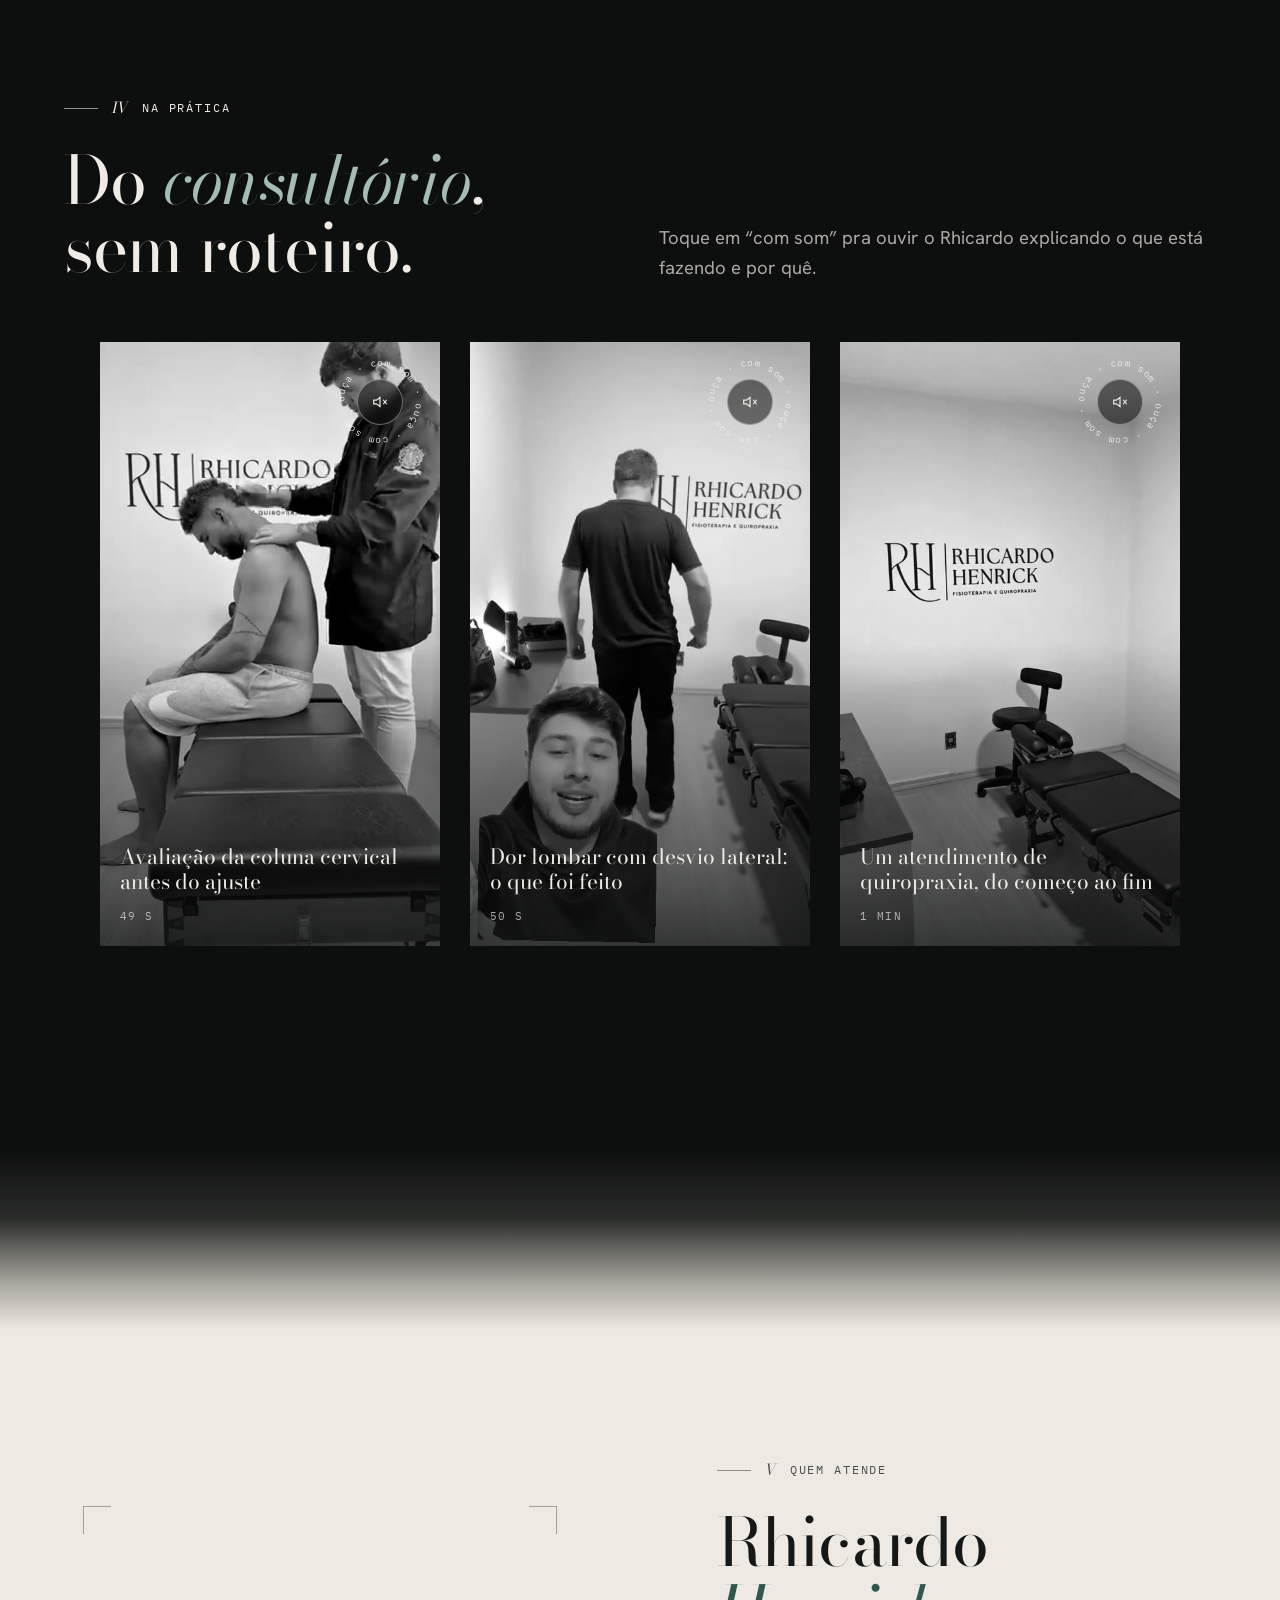
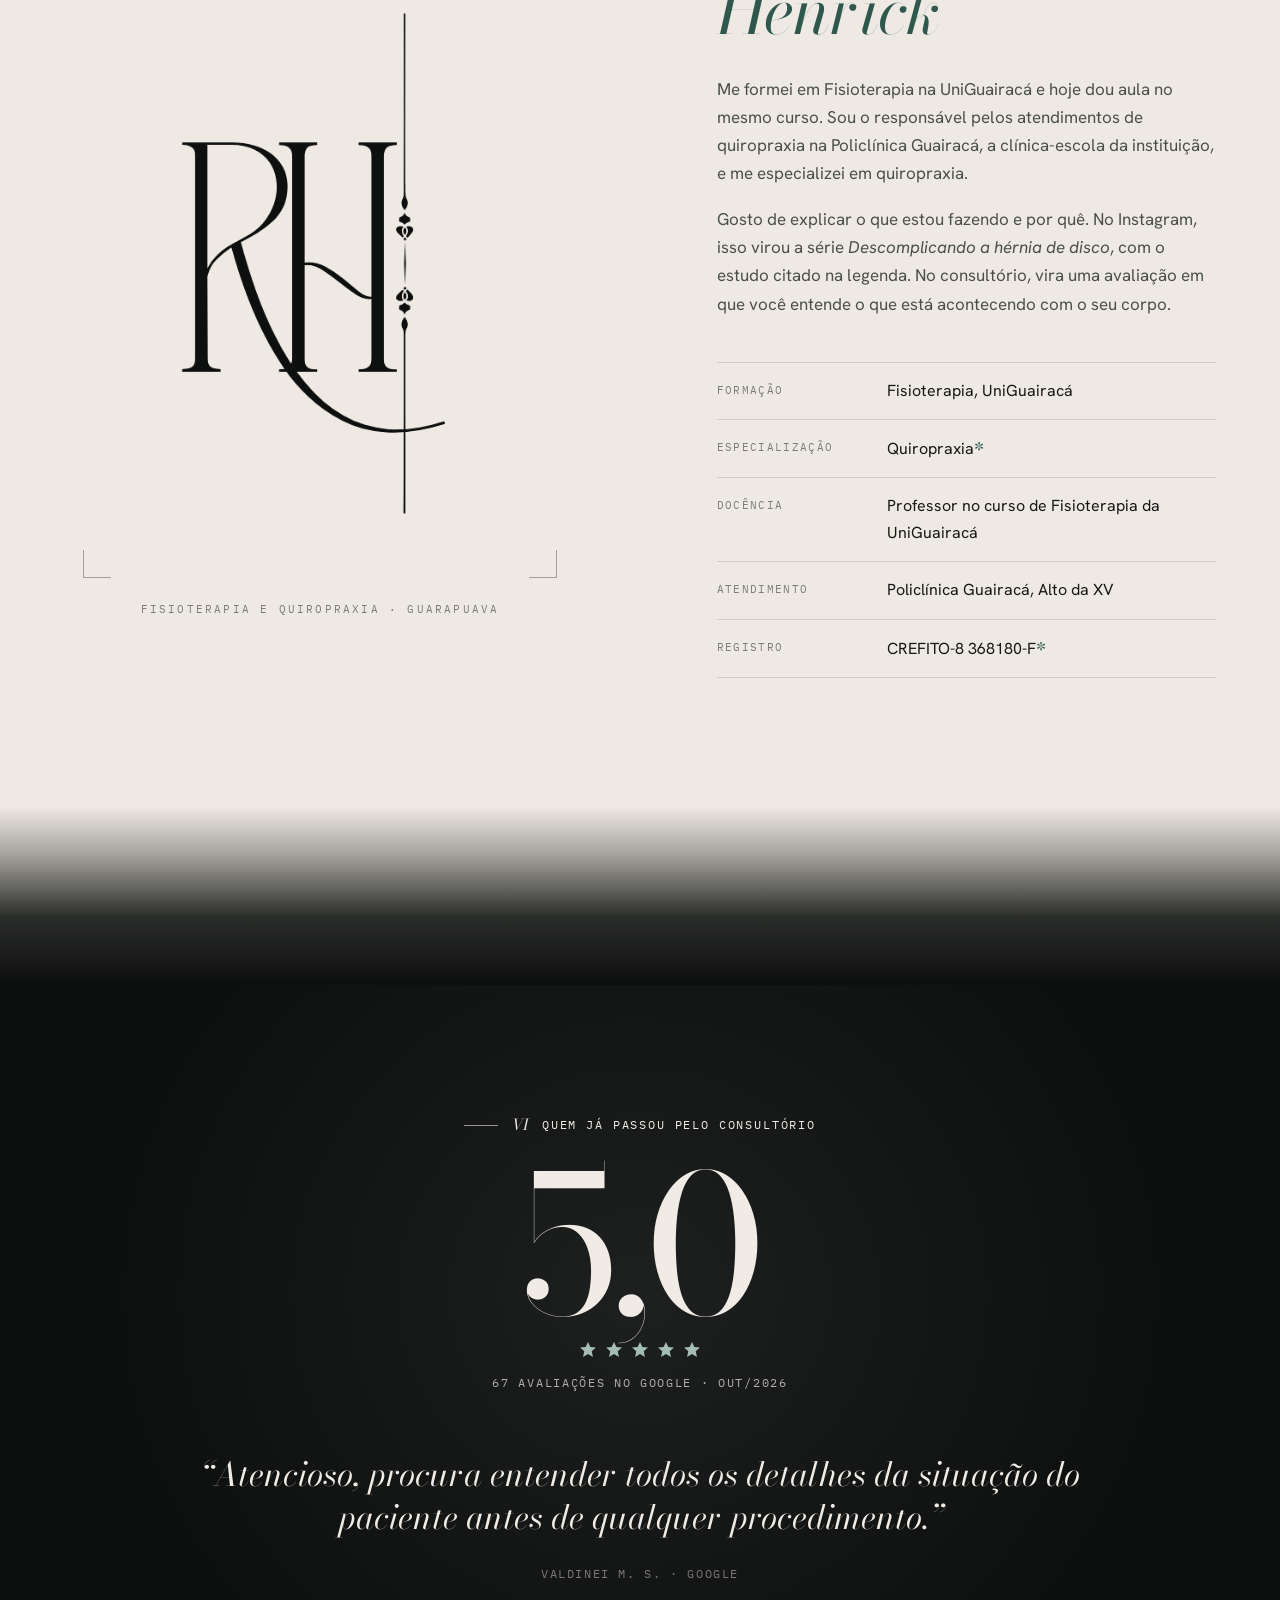
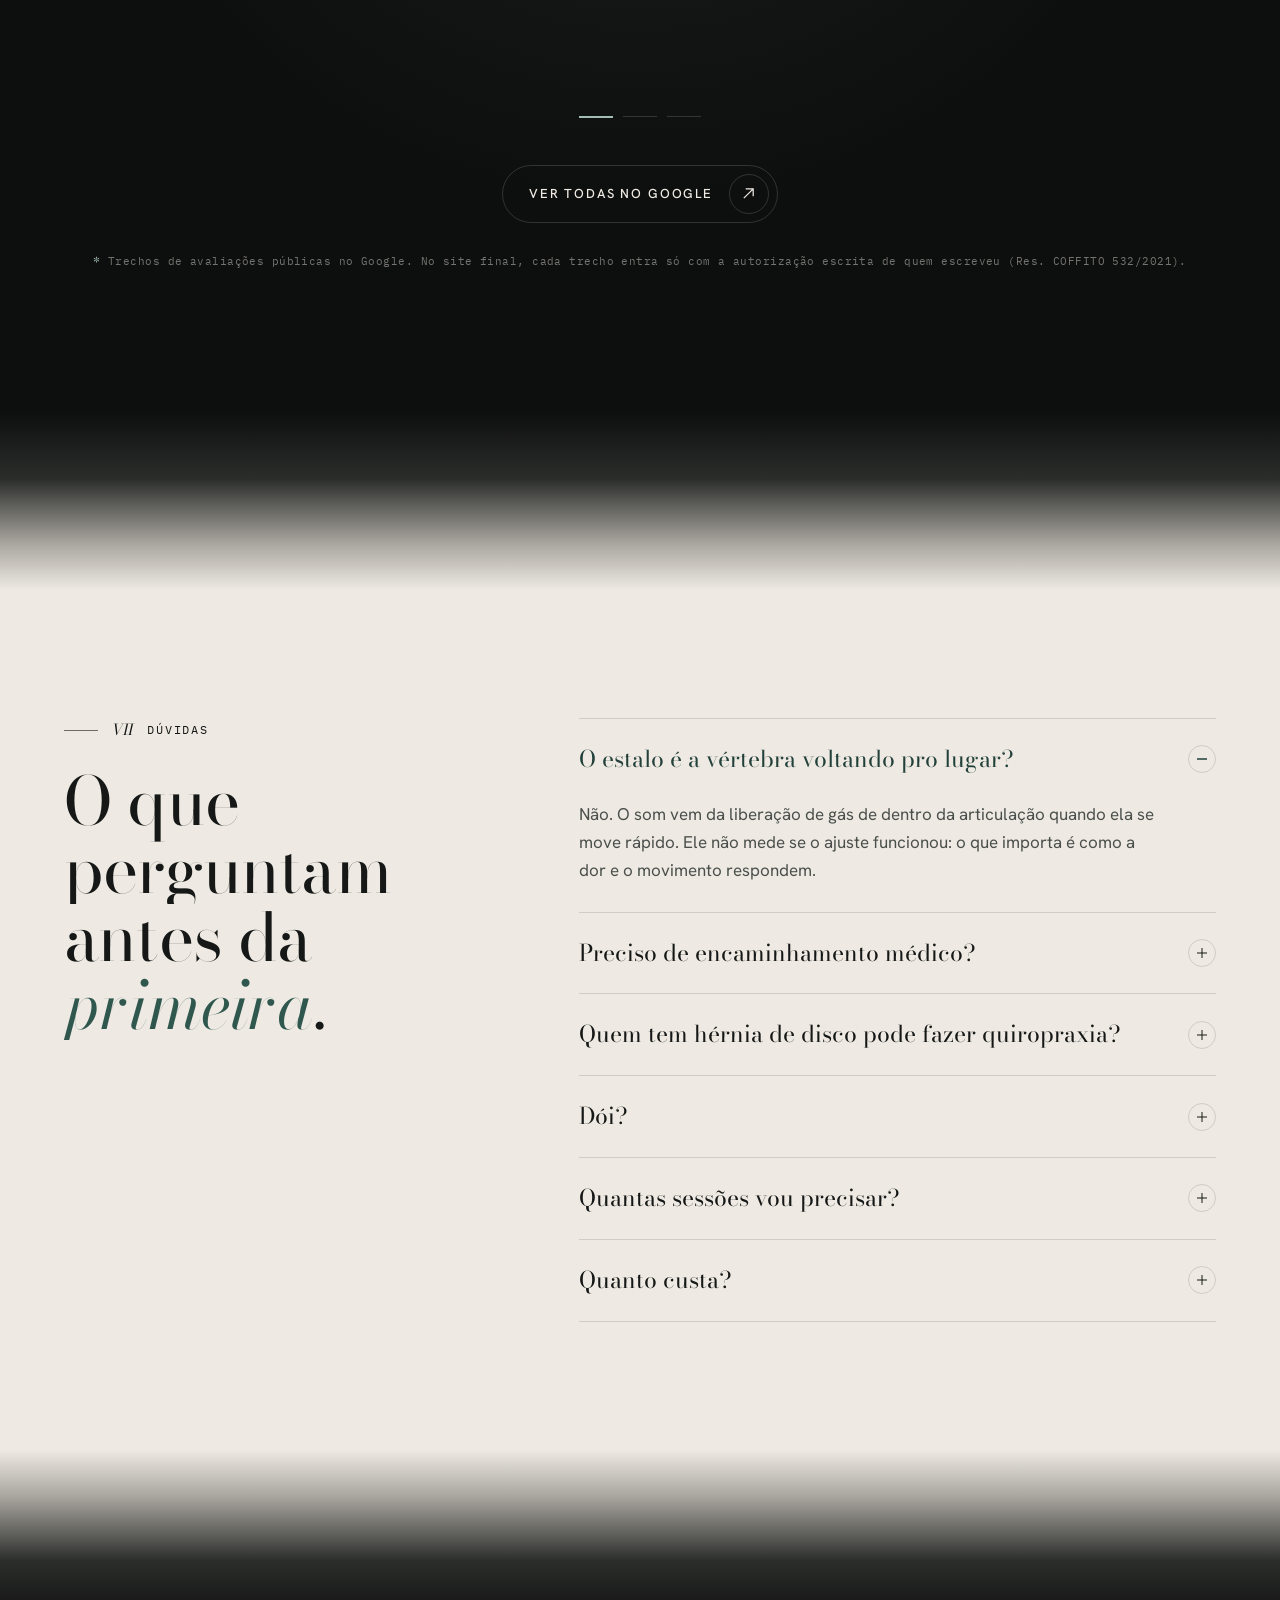
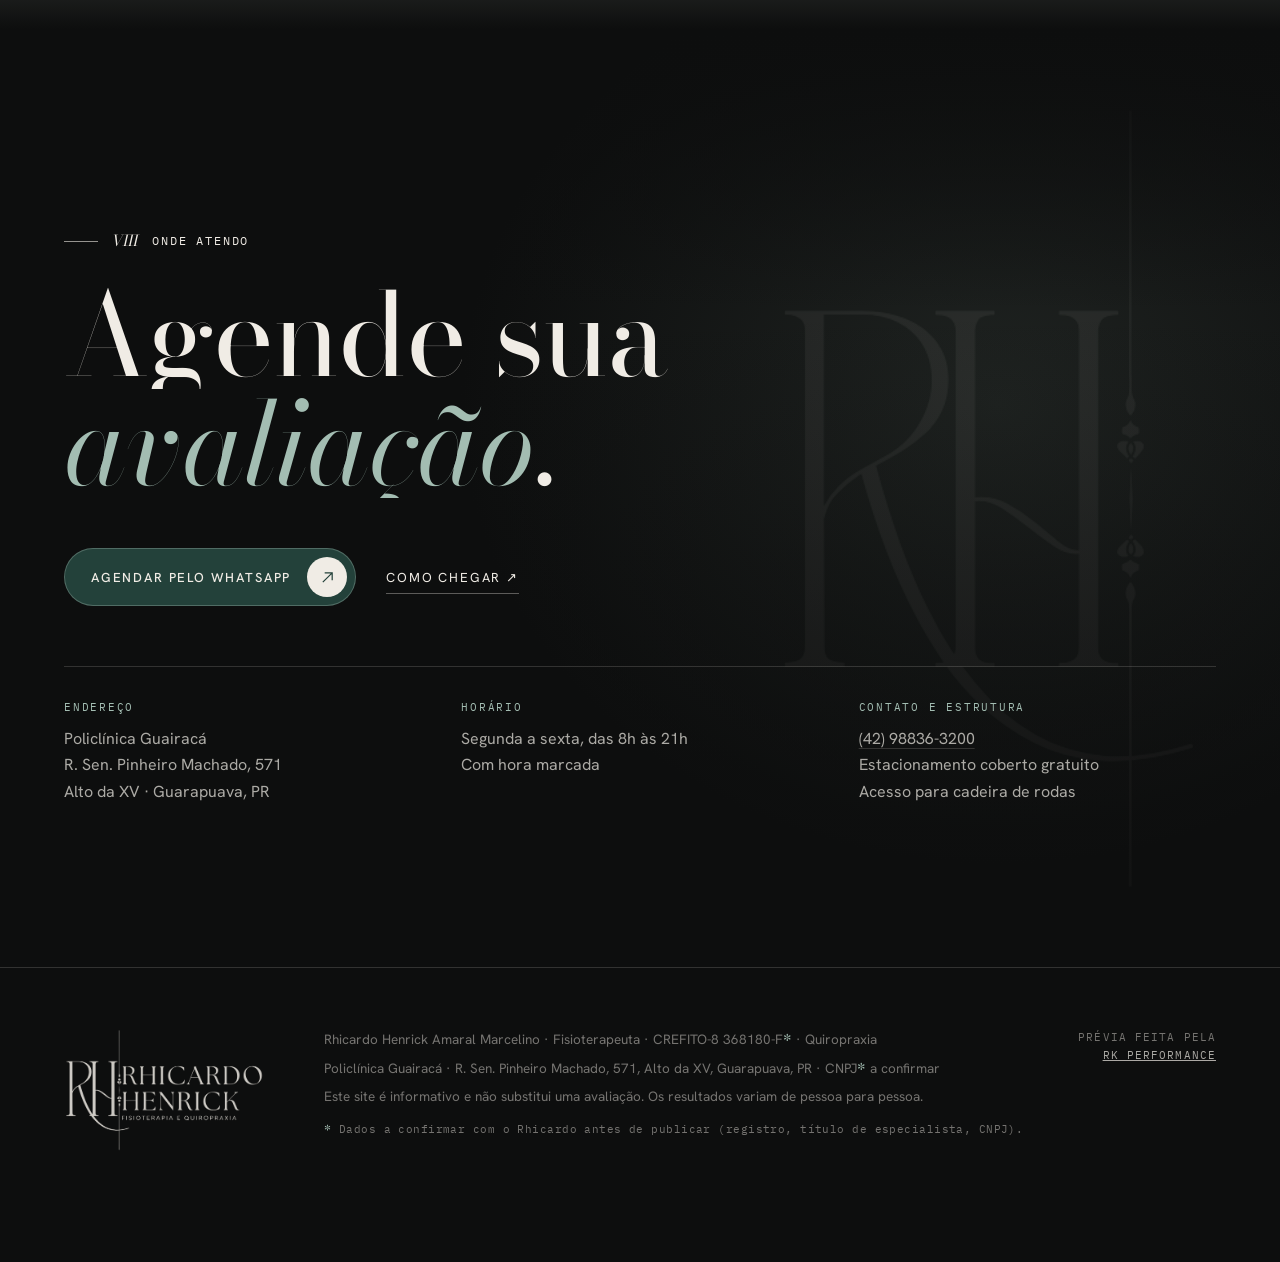
==== commit 1cb84475: "Quem atende sem foto: monograma RH em moldura no lugar da foto de atendimento Co-Authored-By: Claude" ====
--- a/index.html
+++ b/index.html
@@ -283,9 +283,11 @@
 
 <!-- 6. SOBRE -->
 <section class="sec claro sobre" id="sobre" data-secao="Sobre">
-  <div class="retrato"><img src="media/avaliacao-cervical-700.jpg" srcset="media/avaliacao-cervical-700.jpg 700w, media/avaliacao-cervical.jpg 1159w" sizes="(max-width: 900px) 100vw, 50vw" alt="Rhicardo concentrado, avaliando a coluna cervical de um paciente" loading="lazy" data-parallax="-0.05"></div>
+  <div class="retrato placa" aria-hidden="true">
+    <div class="moldura rv"><img class="mono-grande" src="media/monograma-escuro.png" alt="" data-parallax="-0.04"><i class="canto a"></i><i class="canto b"></i><i class="canto c"></i><i class="canto d"></i></div>
+    <span class="legenda-placa">Fisioterapia e Quiropraxia · Guarapuava</span>
+  </div>
   <div class="corpo">
-    <img class="agua" src="media/monograma-escuro.png" alt="" aria-hidden="true">
     <p class="kicker rv"><span class="rom">V</span> Quem atende</p>
     <h2 class="rv d1"><span class="mascara"><span>Rhicardo</span></span><span class="mascara"><span><em>Henrick</em></span></span></h2>
     <p class="rv d2">Me formei em Fisioterapia na UniGuairacá e hoje dou aula no mesmo curso. Sou o responsável pelos atendimentos de quiropraxia na Policlínica Guairacá, a clínica-escola da instituição, e me especializei em quiropraxia.</p>
@@ -297,7 +299,6 @@
       <li><span class="k">Atendimento</span><span class="v">Policlínica Guairacá, Alto da XV</span></li>
       <li><span class="k">Registro</span><span class="v">CREFITO-8 368180-F<span class="ast" style="font-size:inherit;letter-spacing:0">*</span></span></li>
     </ul>
-    <img class="assinatura rv d3" src="media/logo-escuro.png" alt="" aria-hidden="true">
   </div>
 </section>
 
--- a/assets/site.css
+++ b/assets/site.css
@@ -329,6 +329,11 @@
 .sobre .retrato { position: relative; overflow: hidden; background: #1a1a1a; }
 .sobre .retrato img { position: absolute; left: 0; top: -6%; width: 100%; height: 112%; object-fit: cover; object-position: 18% 30%; }
 .sobre .retrato::after { content: ""; position: absolute; inset: 0; background: linear-gradient(90deg, rgba(238,234,227,0) 70%, rgba(238,234,227,.25)); }
+.sobre .retrato.placa { background: transparent; display: flex; flex-direction: column; align-items: center; justify-content: center; gap: 34px; overflow: visible; }
+.sobre .retrato.placa::after { display: none; }
+.placa .moldura { position: relative; padding: clamp(40px, 5vw, 70px) clamp(50px, 6vw, 90px); }
+.sobre .retrato.placa .mono-grande { position: static; width: auto; height: min(60vh, 520px); max-width: none; object-fit: contain; }
+.placa .legenda-placa { font-family: var(--mono); font-size: 11px; letter-spacing: .2em; text-transform: uppercase; color: var(--texto-3); }
 .sobre .corpo { padding: clamp(90px, 10vw, 150px) var(--margem) clamp(90px, 10vw, 150px) clamp(40px, 6vw, 110px); position: relative; overflow: hidden; }
 .sobre .agua { position: absolute; right: -40px; bottom: -30px; width: 300px; opacity: .06; pointer-events: none; }
 .sobre h2 { margin-bottom: 30px; }
@@ -515,7 +520,8 @@
   .videos { padding-bottom: 90px; }
 
   .sec.sobre { grid-template-columns: minmax(0, 1fr); padding: 0; }
-  .sobre .retrato { height: 118vw; max-height: 640px; }
+  .sobre .retrato.placa { padding-top: 90px; gap: 22px; }
+  .sobre .retrato.placa .mono-grande { height: 260px; }
   .sobre .corpo { padding: 70px 20px 90px; }
   .fatos li { grid-template-columns: 112px minmax(0, 1fr); gap: 14px; font-size: 15px; }
 
